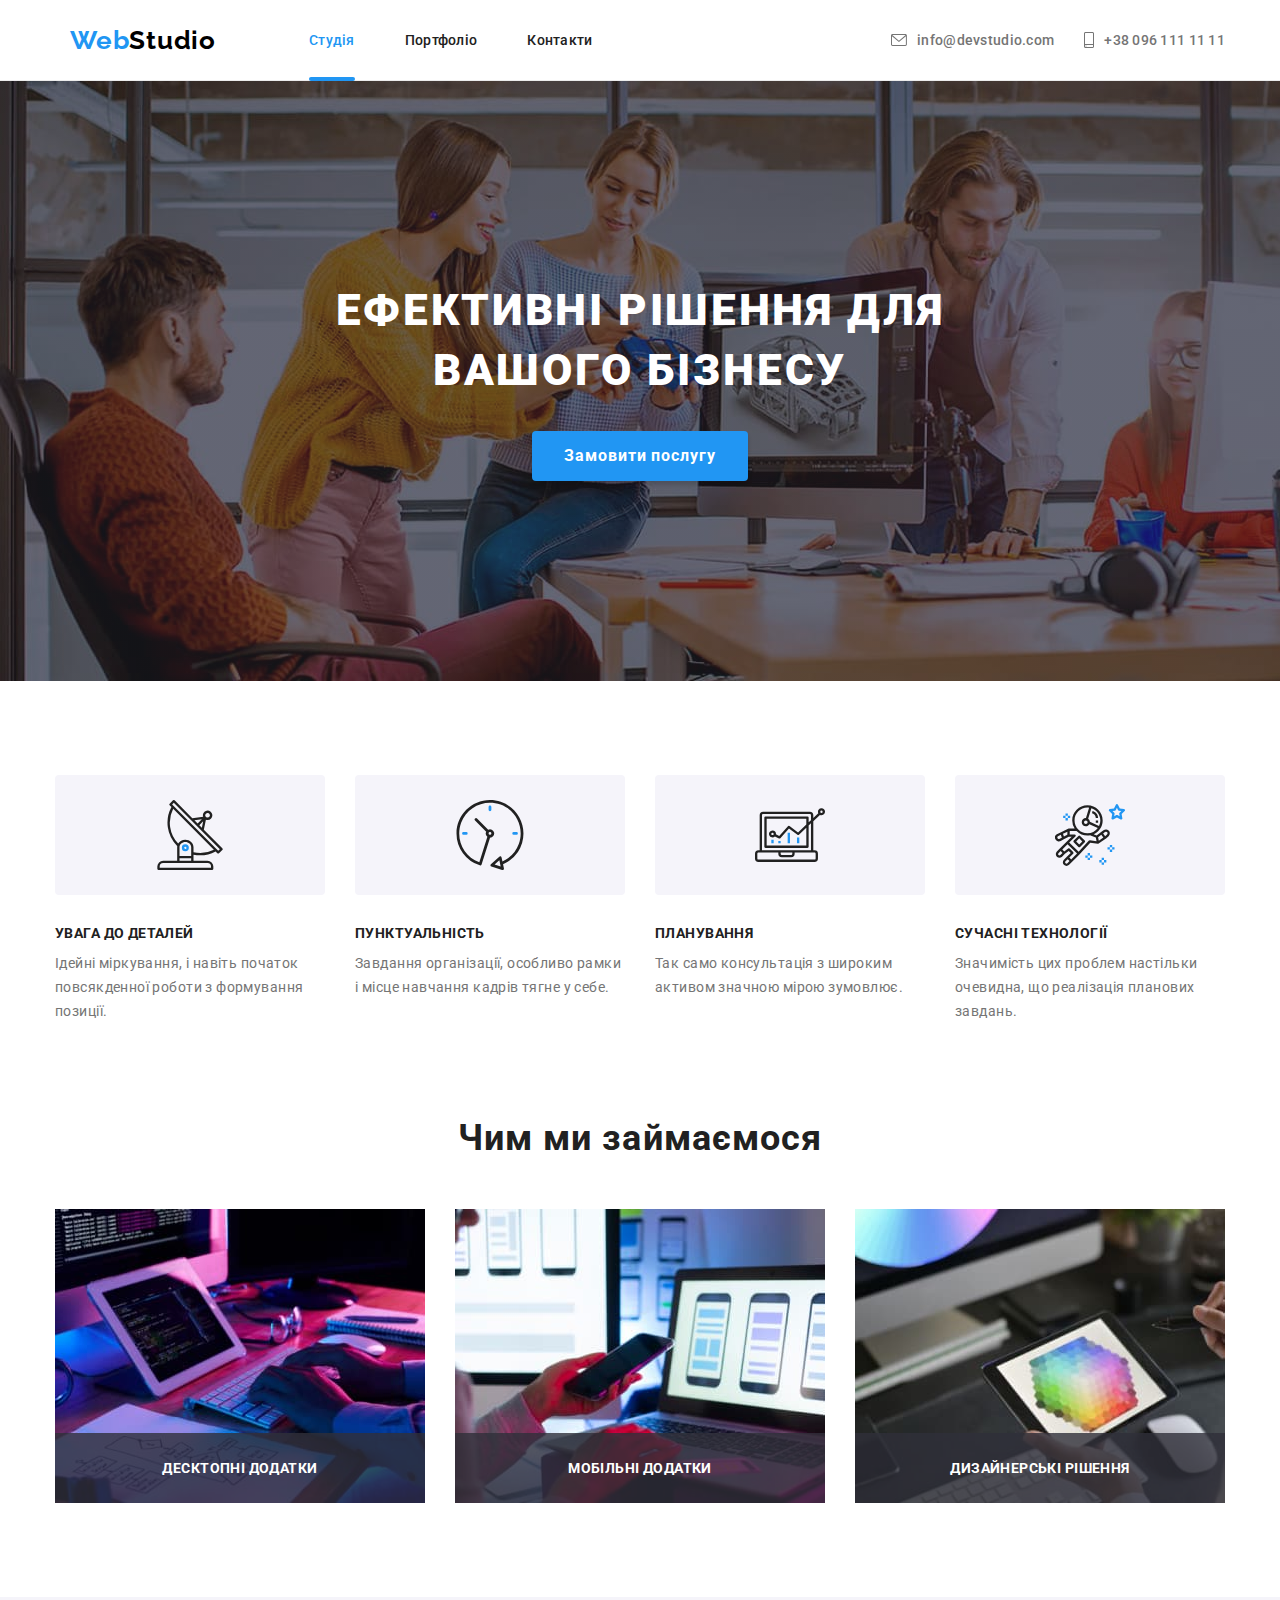
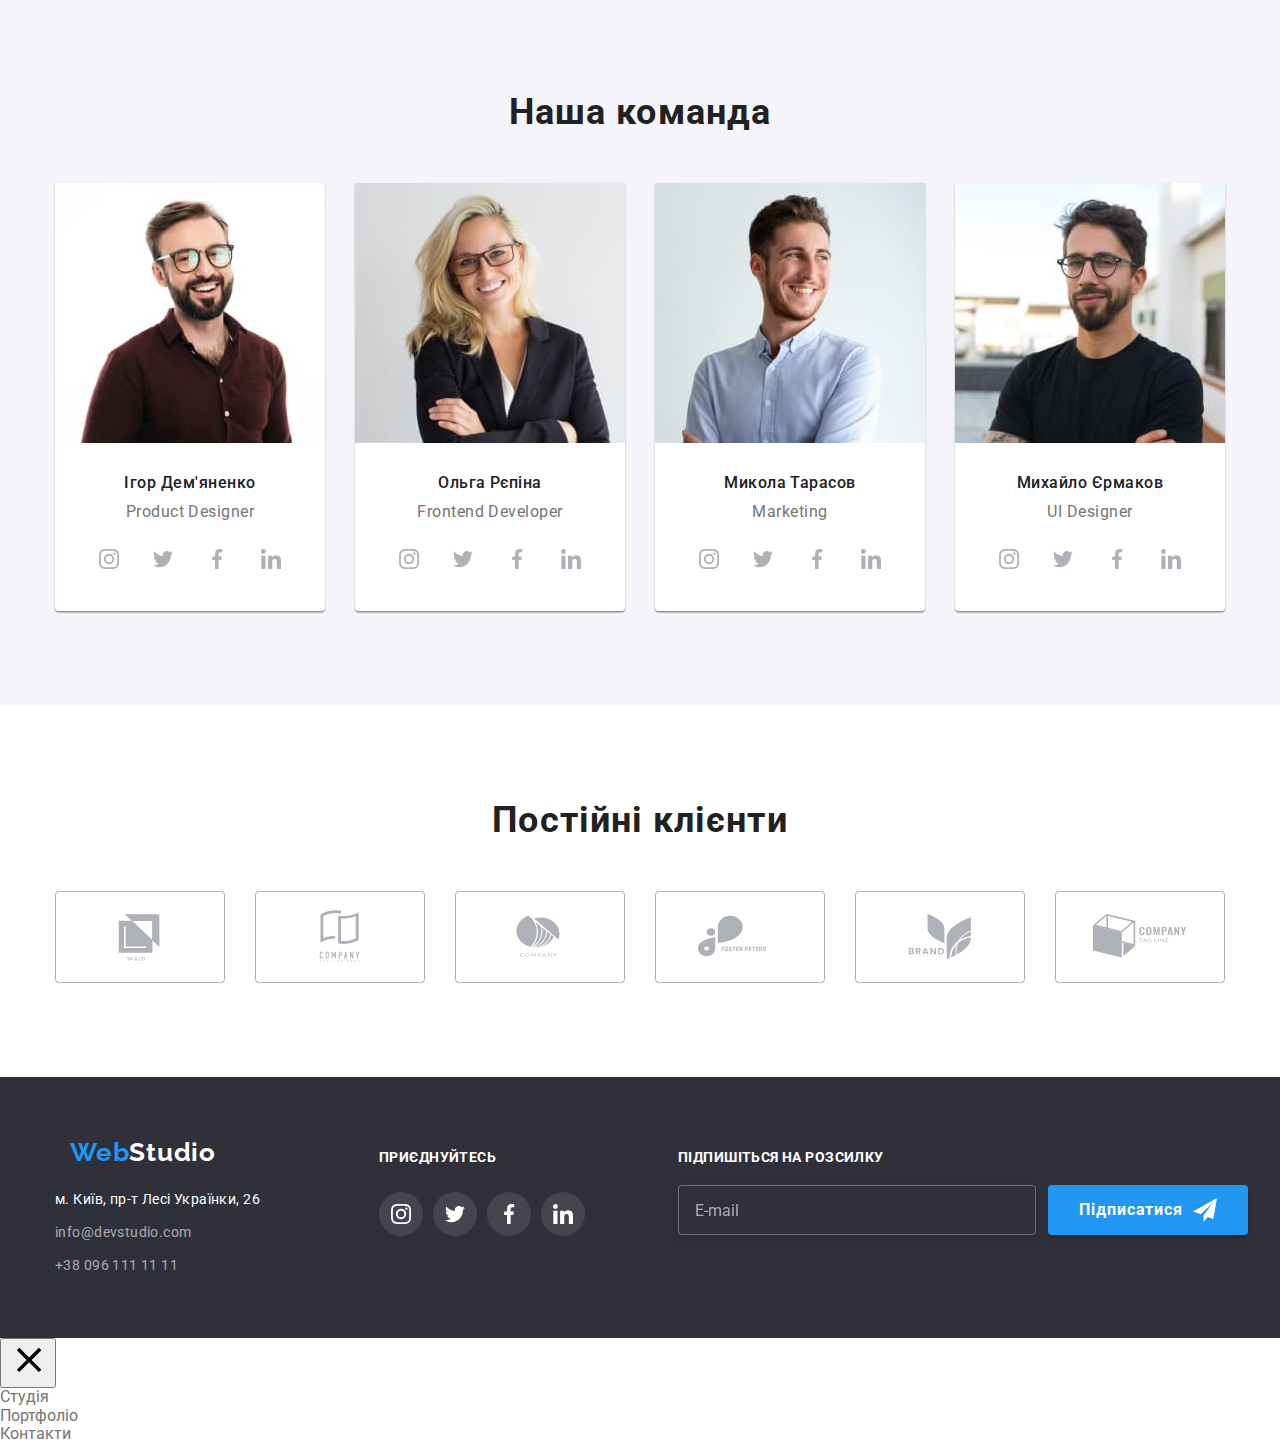
==== index.html @ e2c341a9 "moar images" ====
<!DOCTYPE html>
<html lang="en">
<head>
    <meta charset="UTF-8">
    <meta http-equiv="X-UA-Compatible" content="IE=edge">
    <meta name="viewport" content="width=device-width, initial-scale=1.0">
    <link rel="preconnect" href="https://fonts.googleapis.com">
    <link rel="preconnect" href="https://fonts.gstatic.com" crossorigin>
    <link href="https://fonts.googleapis.com/css2?family=Raleway:wght@700&family=Roboto:wght@400;500;700;900&display=swap" rel="stylesheet">
    <link rel="stylesheet" href="./css/main.min.css">
    <title>WebStudio</title>
</head>
<body>    
    
        <!-- Head -->
        <header class="header">
            <div class="container header__container">
            <!-- Name -->            
                <a class="logo header__logo" href="./index.html">Web<span>Studio</span></a>
                <!-- mobile menu -->
                <button class="menu-toggle js-open-menu btn--header" aria-expanded="false"
                aria-controls="mobile-menu">
                    <svg width="40" height="40">
                        <use xlink:href="./img/icons.svg#icon-menu_40px"></use>
                    </svg>
                </button>          
            <!-- Навігація -->
            <nav>
                <ul class="nav">
                    <li class="nav__item">
                        <a href="./index.html" target="_self" class="nav__link link nav__link--current">Студія</a>
                    </li>
                    <li class="nav__item">
                        <a href="./portfolio.html" target="_self" class="nav__link link">Портфоліо</a>
                    </li>
                    <li class="nav__item">
                        <a href="#" class="nav__link link">Контакти</a>
                    </li>
                </ul>                                                
            </nav>
            <!-- mail_tel --> 
            <ul class="contact-list">                
                <li>                    
                    <a href="mailto:info@devstudio.com" class="contact-list__link link">
                        <svg class="contact-list__icon-envelope" width="16" height="12">
                            <use xlink:href="./img/icons.svg#icon-envelope"></use>
                        </svg>info@devstudio.com</a>
                </li>                
                <li>                    
                    <a href="tel:+380961111111" class="contact-list__link link">
                        <svg class="contact-list__icon-tel" width="10" height="16">
                            <use xlink:href="./img/icons.svg#icon-smartphone"></use>
                        </svg>+38 096 111 11 11</a>
                </li>
            </ul>
        </div>                       
    </header>
        <!-- Main_content -->
    <main>
        <section class="hero hero--container">
            <div class="container">
                <h1 class="hero__title">Ефективні рішення для <br>вашого бізнесу</h1>
                <button type="button" class="btn btn--hero" data-modal-open>Замовити послугу</button>
            </div>
        </section>
        <!-- description -->
        <section class="section">
            <div class="container description">            
                <h2 class="visually-hidden">Особливості</h2>
                <ul class="description__list">
                    <li class="description__item">
                        <div class="description__icon-style">
                            <svg width="70" height="70"><use xlink:href="./img/icons.svg#icon-antenna"></use></svg>
                        </div>                        
                        <h3 class="title-uppercase description__title">УВАГА ДО ДЕТАЛЕЙ</h3>
                        <p class="description__text">Ідейні міркування, і навіть початок повсякденної роботи з формування позиції.</p>
                    </li>
                    <li class="description__item">
                        <div class="description__icon-style">
                            <svg width="70" height="70"><use xlink:href="./img/icons.svg#icon-clock"></use></svg>
                        </div>                        
                        <h3 class="title-uppercase description__title">ПУНКТУАЛЬНІСТЬ</h3>
                        <p class="description__text">Завдання організації, особливо рамки і місце навчання кадрів тягне у себе.</p>
                    </li>
                    <li class="description__item">
                        <div class="description__icon-style">
                            <svg width="70" height="70"><use xlink:href="./img/icons.svg#icon-diagram"></use></svg>
                        </div>                        
                        <h3 class="title-uppercase description__title">ПЛАНУВАННЯ</h3>
                        <p class="description__text">Так само консультація з широким активом значною мірою зумовлює.</p>
                    </li>
                    <li class="description__item">
                        <div class="description__icon-style">
                            <svg width="70" height="70"><use xlink:href="./img/icons.svg#icon-astronaut"></use></svg>
                        </div>                        
                        <h3 class="title-uppercase description__title">СУЧАСНІ ТЕХНОЛОГІЇ</h3>
                        <p class="description__text">Значимість цих проблем настільки очевидна, що реалізація планових завдань.</p>
                    </li>
                </ul>
            </div>                                                                                                                               
        </section>
        <!-- occupation -->
        <section class="occupation">
            <div class="container">
            <h2 class="title-section occupation__title">Чим ми займаємося</h2>
            <ul class="occupation__list">
                <li class="occupation__item">
                    <img src="./img/occupation1.jpg" alt="Десктопні додатки" width="370" height="294">
                    <p class="title-uppercase occupation__text">Десктопні додатки</p>                    
                </li>
                <li class="occupation__item">
                    <img src="./img/occupation2.jpg" alt="Мобільні додатки" width="370" height="294">
                    <p class="title-uppercase occupation__text">Мобільні додатки</p>
                </li>
                <li class="occupation__item">
                    <img src="./img/occupation3.jpg" alt="Дизайнерські рішення" width="370" height="294">
                    <p class="title-uppercase occupation__text">Дизайнерські рішення</p>
                </li>
            </ul>
        </div>                                                  
        </section>
        <!-- Crew -->
        <section class="section team">
            <div class="container">
            <h2 class="title-section team__title">Наша команда</h2>
            <ul class="team__list">
                <li class="team__item">
                    <div class="member">
                        <img class="member__pic" src="./img/igor-desktop.jpg" alt="Ігор Дем'яненко" width="270" height="260">                    
                        <div class="member__description">
                            <h3 class="member__name">Ігор Дем'яненко</h3>
                            <p class="member__job-title">Product Designer</p>
                            <ul class="socials member__social">
                                <li>
                                    <a class="link socials__link member__link" href="#" target="_blank" rel="noopener noreferrer">
                                        <svg width="20" height="20"><use xlink:href="./img/icons.svg#icon-instagram"></use></svg>
                                    </a>
                                </li>
                                <li>
                                    <a class="link socials__link member__link" href="#" target="_blank" rel="noopener noreferrer">
                                        <svg width="20" height="20"><use xlink:href="./img/icons.svg#icon-twitter"></use></svg>
                                    </a>
                                </li>
                                <li>
                                    <a class="link socials__link member__link" href="#" target="_blank" rel="noopener noreferrer">
                                        <svg width="20" height="20"><use xlink:href="./img/icons.svg#icon-facebook"></use></svg>
                                    </a>
                                </li>
                                <li>
                                    <a class="link socials__link member__link" href="#" target="_blank" rel="noopener noreferrer">
                                        <svg width="20" height="20"><use xlink:href="./img/icons.svg#icon-linkedin"></use></svg>
                                    </a>
                                </li>
                            </ul>
                        </div>
                    </div>
                </li>
                    
                <li class="team__item">
                    <div class="member">
                        <img class="member__pic" src="./img/olga-desktop.jpg" alt="Ольга Рєпіна" width="270" height="260">
                        <div class="member__description">
                            <h3 class="member__name">Ольга Рєпіна</h3>
                            <p class="member__job-title">Frontend Developer</p>
                            <ul class="socials member__social">
                                <li>
                                    <a class="link socials__link member__link" href="#" target="_blank" rel="noopener noreferrer">
                                        <svg width="20" height="20">
                                            <use xlink:href="./img/icons.svg#icon-instagram"></use>
                                        </svg>
                                    </a>
                                </li>
                                <li>
                                    <a class="link socials__link member__link" href="#" target="_blank" rel="noopener noreferrer">
                                        <svg width="20" height="20">
                                            <use xlink:href="./img/icons.svg#icon-twitter"></use>
                                        </svg>
                                    </a>
                                </li>
                                <li>
                                    <a class="link socials__link member__link" href="#" target="_blank" rel="noopener noreferrer">
                                        <svg width="20" height="20">
                                            <use xlink:href="./img/icons.svg#icon-facebook"></use>
                                        </svg>
                                    </a>
                                </li>
                                <li>
                                    <a class="link socials__link member__link" href="#" target="_blank" rel="noopener noreferrer">
                                        <svg width="20" height="20">
                                            <use xlink:href="./img/icons.svg#icon-linkedin"></use>
                                        </svg>
                                    </a>
                                </li>
                            </ul>
                        </div>
                    </div>
                </li>
                    
                <li class="team__item">
                    <div class="member">
                        <img class="member__pic" src="./img/mikola-desktop.jpg" alt="Микола Тарасов" width="270" height="260">                    
                        <div class="member__description">
                            <h3 class="member__name">Микола Тарасов</h3>
                            <p class="member__job-title">Marketing</p>
                            <ul class="socials member__social">
                                <li>
                                    <a class="link socials__link member__link" href="#" target="_blank" rel="noopener noreferrer">
                                        <svg width="20" height="20"><use xlink:href="./img/icons.svg#icon-instagram"></use></svg>
                                    </a>
                                </li>
                                <li>
                                    <a class="link socials__link member__link" href="#" target="_blank" rel="noopener noreferrer">
                                        <svg width="20" height="20"><use xlink:href="./img/icons.svg#icon-twitter"></use></svg>
                                    </a>
                                </li>
                                <li>
                                    <a class="link socials__link member__link" href="#" target="_blank" rel="noopener noreferrer">
                                        <svg width="20" height="20"><use xlink:href="./img/icons.svg#icon-facebook"></use></svg>
                                    </a>
                                </li>
                                <li>
                                    <a class="link socials__link member__link" href="#" target="_blank" rel="noopener noreferrer">
                                        <svg width="20" height="20"><use xlink:href="./img/icons.svg#icon-linkedin"></use></svg>
                                    </a>
                                </li>
                            </ul>
                        </div>
                    </div>
                </li>
                <li class="team__item">
                    <div class="member">
                        <img class="member__pic" src="./img/mihailo-desktop.jpg" alt="Михайло Єрмаков" width="270" height="260">
                        <div class="member__description">
                            <h3 class="member__name">Михайло Єрмаков</h3>
                            <p class="member__job-title">UI Designer</p>
                            <ul class="socials member__social">
                                <li>
                                    <a class="link socials__link member__link" href="#" target="_blank" rel="noopener noreferrer">
                                        <svg width="20" height="20">
                                            <use xlink:href="./img/icons.svg#icon-instagram"></use>
                                        </svg>
                                    </a>
                                </li>
                                <li>
                                    <a class="link socials__link member__link" href="#" target="_blank" rel="noopener noreferrer">
                                        <svg width="20" height="20">
                                            <use xlink:href="./img/icons.svg#icon-twitter"></use>
                                        </svg>
                                    </a>
                                </li>
                                <li>
                                    <a class="link socials__link member__link" href="#" target="_blank" rel="noopener noreferrer">
                                        <svg width="20" height="20">
                                            <use xlink:href="./img/icons.svg#icon-facebook"></use>
                                        </svg>
                                    </a>
                                </li>
                                <li>
                                    <a class="link socials__link member__link" href="#" target="_blank" rel="noopener noreferrer">
                                        <svg width="20" height="20">
                                            <use xlink:href="./img/icons.svg#icon-linkedin"></use>
                                        </svg>
                                    </a>
                                </li>
                            </ul>
                        </div>
                    </div>
                </li>
                    
            </ul>
        </div>                                   
        </section>
        <!-- regular customers -->
        <section class="section">
            <div class="container">
                <h2 class="title-section">Постійні клієнти</h2>
                <ul class="customers">
                    <li>
                        <a class="link customers__link" href="#" target="_blank" rel="noopener noreferrer">
                            <svg width="106" height="60"><use xlink:href="./img/icons.svg#icon-Logo-one"></use></svg>
                        </a>
                    </li>
                    <li>
                        <a class="link customers__link" href="#" target="_blank" rel="noopener noreferrer">
                            <svg width="106" height="60"><use xlink:href="./img/icons.svg#icon-Logo-two"></use></svg>
                        </a>
                    </li>
                    <li>
                        <a class="link customers__link" href="#" target="_blank" rel="noopener noreferrer">
                            <svg width="106" height="60"><use xlink:href="./img/icons.svg#icon-Logo-three"></use></svg>
                        </a>
                    </li>
                    <li>
                        <a class="link customers__link" href="#" target="_blank" rel="noopener noreferrer">
                            <svg width="106" height="60"><use xlink:href="./img/icons.svg#icon-Logo-four"></use></svg>
                        </a>
                    </li>
                    <li>
                        <a class="link customers__link" href="#" target="_blank" rel="noopener noreferrer">
                            <svg width="106" height="60"><use xlink:href="./img/icons.svg#icon-Logo-five"></use></svg>
                        </a>
                    </li>
                    <li>
                        <a class="link customers__link" href="#" target="_blank" rel="noopener noreferrer">
                            <svg width="106" height="60"><use xlink:href="./img/icons.svg#icon-Logo-six"></use></svg>
                        </a>
                    </li>
                </ul>
            </div>
        </section>
    </main>
        <!-- Contacts -->
        <footer class="footer">
            <div class="container footer__container">
                <div class="footer__header">
                    <a class="logo footer__logo" href="./index.html">Web<span>Studio</span></a>
                    <address>
                        <ul class="footer__address">
                            <li class="footer__item">
                                <a href="https://www.google.com.ua/maps/place/%D0%B1%D1%83%D0%BB.+%D0%9B%D0%B5%D1%81%D0%B8+%D0%A3%D0%BA%D1%80%D0%B0%D0%B8%D0%BD%D0%BA%D0%B8,+26,+%D0%9A%D0%B8%D0%B5%D0%B2,+02000/@50.4265807,30.5361918,17z/data=!3m1!4b1!4m5!3m4!1s0x40d4cf0e033ecbe9:0x57a4dffefec77da0!8m2!3d50.4265807!4d30.5383858?hl=ru" 
                                target="_blank" rel="noopener noreferrer" class="footer__link footer__link--place">м. Київ, пр-т Лесі Українки, 26</a>
                            </li>
                            <li class="footer__item">
                                <a href="mailto:info@devstudio.com" class="footer__link footer__link--contacts">info@devstudio.com</a>
                            </li>
                            <li class="footer__item">
                                <a href="tel:+380961111111" class="footer__link footer__link--contacts">+38 096 111 11 11</a>
                            </li>
                        </ul>             
                    </address>
                </div>
            <!-- Socials -->
                <div class="footer__socials">
                    <h3 class="title-uppercase footer__title">приєднуйтесь</h3>
                    <ul class="socials">
                        <li>
                            <a class="link socials__link socials__link--footer" href="#" target="_blank" rel="noopener noreferrer">
                                <svg width="20" height="20"><use xlink:href="./img/icons.svg#icon-instagram"></use></svg>
                            </a>
                        </li>
                        <li>
                            <a class="link socials__link socials__link--footer" href="#" target="_blank" rel="noopener noreferrer">
                                <svg width="20" height="20"><use xlink:href="./img/icons.svg#icon-twitter"></use></svg>
                            </a>
                        </li>
                        <li>
                            <a class="link socials__link socials__link--footer" href="#" target="_blank" rel="noopener noreferrer">
                                <svg width="20" height="20"><use xlink:href="./img/icons.svg#icon-facebook"></use></svg>
                            </a>
                        </li>
                        <li>
                            <a class="link socials__link socials__link--footer" href="#" target="_blank" rel="noopener noreferrer">
                                <svg width="20" height="20"><use xlink:href="./img/icons.svg#icon-linkedin"></use></svg>
                            </a>
                        </li>
                    </ul>
                </div>
            <!-- subscribe form -->
                <div class="footer__subs-form">
                    <h3 class="title-uppercase footer__title">Підпишіться на розсилку</h3>
                    <form action="#" class="subs-form">
                        <label class="subs-form__label" for="subscribe-form">
                            <input class="subs-form__input" type="email" name="subscribe-form" placeholder="E-mail" id="subscribe-form">
                        </label>
                        <button type="submit" class="btn btn--subs-form">
                            Підписатися
                            <svg width="24" height="24">
                                <use xlink:href="./img/icons.svg#icon-telegram-send"></use>
                            </svg>
                        </button>
                    </form>
                </div>
            </div>
        </footer>
        
        <!-- pop-up menu -->
        <div class="menu-container js-menu-container" id="mobile-menu">
            <button class="menu-toggle js-close-menu">
                <svg class="popup-menu__icon" width="40" height="40">
                    <use xlink:href="./img/icons.svg#icon-close-black"></use>
                </svg>
            </button>
            <!-- <div class="popup-menu__wrap"> -->
                <ul class="mobile-menu">
                    <li>Студія</li>
                    <li>Портфоліо</li>
                    <li>Контакти</li>
                </ul>
                <!-- <ul class="popup-menu__contact">
                    <li>+38 096 111 11 11</li>
                    <li>info@devstudio.com</li>
                </ul>
                <ul class="popup-menu__socials">
                    <li>Instagram</li>
                    <li>Twitter</li>
                    <li>Facebook</li>
                    <li>LinkedIn</li>
                </ul> -->
                <!-- <button class="btn popup-menu__btn .js-close-menu" type="button">
                    <svg class="popup__icon" width="40" height="40">
                        <use xlink:href="./img/icons.svg#icon-close-black"></use>
                    </svg>
                </button> -->
            <!-- </div> -->
            
        </div>

        <!-- pop-up window -->
        <div class="backdrop is-hidden" data-modal>
            <div class="modal">
                <!-- form -->
                <form action="#" class="modal-form">
                        <h3 class="modal-form__header">Залиште свої дані, ми вам передзвонимо</h3>
                    <label class="modal-form__label" for="name-form">
                        Ім'я
                        <input class="modal-form__input" type="text" name="name-form" autofocus>
                        <svg class="modal-form__icon" width="18" height="18">
                            <use xlink:href="./img/icons.svg#icon-person-black"></use>
                        </svg>
                    </label>
                    <label class="modal-form__label" for="tel-form">
                        Телефон
                        <input class="modal-form__input" type="tel" name="tel-form">
                        <svg class="modal-form__icon" width="18" height="18">
                            <use xlink:href="./img/icons.svg#icon-phone-black"></use>
                        </svg>
                    </label>
                    <label class="modal-form__label" for="email-form">
                        Пошта
                        <input class="modal-form__input" type="email" name="email-form">
                        <svg class="modal-form__icon" width="18" height="18">
                            <use xlink:href="./img/icons.svg#icon-email-black"></use>
                        </svg>
                    </label>
                    <label class="modal-form__label" for="textarea">
                        Коментар
                        <!-- <div class="form-textarea-div"> -->
                            <textarea class="modal-form__textarea" name="textarea" placeholder="Введіть текст"></textarea>
                        <!-- </div> -->
                    </label>
                    <div class="modal-form__checkbox">
                        <input class="visually-hidden" type="checkbox" name="form-checkbox" id="form-checkbox">
                        <label for="form-checkbox" class="modal-form__checkbox-label">Погоджуюся з розсилкою та приймаю <a href="#" class="modal-form__checkbox-link" target="_blank" rel="noopener noreferrer">Умови договору</a></label>
                    </div>
                    <button class="btn btn--modal-form" type="submit">Відправити</button>
                </form>
                <button type="button" class="btn modal__btn" data-modal-close>
                    <svg class="modal__icon" width="30" height="30"><use xlink:href="./img/icons.svg#icon-close-black"></use></svg>
                </button>                
            </div>
        </div>
    <script src="./js/mobile-menu.js"></script>
    <script src="./js/modal.js"></script>
</body>
</html>
---- css/main.min.css ----
/*! modern-normalize v1.1.0 | MIT License | https://github.com/sindresorhus/modern-normalize */*,::before,::after{-webkit-box-sizing:border-box;box-sizing:border-box}html{line-height:1.15;-webkit-text-size-adjust:100%;-moz-tab-size:4;-o-tab-size:4;tab-size:4}body{margin:0;font-family:system-ui,-apple-system,"Segoe UI",Roboto,Helvetica,Arial,sans-serif,"Apple Color Emoji","Segoe UI Emoji"}hr{height:0;color:inherit}abbr[title]{-webkit-text-decoration:underline dotted;text-decoration:underline dotted}b,strong{font-weight:bolder}code,kbd,samp,pre{font-family:ui-monospace,SFMono-Regular,Consolas,"Liberation Mono",Menlo,monospace;font-size:1em}small{font-size:80%}sub,sup{font-size:75%;line-height:0;position:relative;vertical-align:baseline}sub{bottom:-0.25em}sup{top:-0.5em}table{text-indent:0;border-color:inherit}button,input,optgroup,select,textarea{font-family:inherit;font-size:100%;line-height:1.15;margin:0}button,select{text-transform:none}button,[type=button],[type=reset],[type=submit]{-webkit-appearance:button;-moz-appearance:button;appearance:button}::-moz-focus-inner{border-style:none;padding:0}:-moz-focusring{outline:1px dotted ButtonText}:-moz-ui-invalid{box-shadow:none}legend{padding:0}progress{vertical-align:baseline}::-webkit-inner-spin-button,::-webkit-outer-spin-button{height:auto}[type=search]{-webkit-appearance:textfield;-moz-appearance:textfield;appearance:textfield;outline-offset:-2px}::-webkit-search-decoration{-webkit-appearance:none;appearance:none}::-webkit-file-upload-button{-webkit-appearance:button;appearance:button;font:inherit}summary{display:list-item}:root{--bgnd-gray: #2F303A;--bgnd-gray-main: rgba(47, 48, 58, 0.4);--bgnd-light-blue: rgba(33, 150, 243, 0.9);--bgnd-light-gray: #F5F4FA;--black-color: #000;--dark-gray: #212121;--dark-shadow: rgba(0, 0, 0, 0.15);--light-blue: #2196F3;--light-blue-bord: rgba(33, 150, 243, 1);--light-blue-select: #188CE8;--light-gray: #757575;--light-gray-bord: rgba(255, 255, 255, 0.3);--selection-color: #2196F3;--shadow-bord: rgba(33, 33, 33, 0.2);--white-color: #FFF;--white-bord: #ECECEC;--white-bord-menu: #EEEEEE;--logo-black: #000;--logo-light-blue: #2196F3;--logo-white: #FFF;--icon-dark: rgba(255, 255, 255, 0.1);--icon-gray: #AFB1B8;--icon-white: #fff;--time: 250ms;--time-effect: cubic-bezier(0.4, 0, 0.2, 1);--font-roboto: "Roboto", sans-serif;--font-raleway: "Raleway", sans-serif}body{font-family:var(--font-roboto);color:var(--light-gray)}h1,h2,h3,p{margin-top:0;margin-bottom:0}ul{margin-top:0;margin-bottom:0;padding-left:0;list-style:none}img{display:block;max-width:100%;height:auto}input{display:block;outline:none}.btn{display:-webkit-box;display:-ms-flexbox;display:flex;-webkit-box-align:center;-ms-flex-align:center;align-items:center;text-align:center;cursor:pointer}.container{max-width:767px;margin:0 auto;padding:0 15px}@media screen and (min-width: 768px){.container{max-width:1199px}}@media screen and (min-width: 1200px){.container{min-width:1200px}}.link{text-decoration:none}.section{padding-top:60px;padding-bottom:60px}@media screen and (min-width: 1200px){.section{padding-top:94px;padding-bottom:94px}}.title-section{font-weight:700;font-size:36px;line-height:1.1667;text-align:center;letter-spacing:.03em;color:var(--dark-gray)}.title-uppercase{font-weight:700;font-size:14px;line-height:1.1429;letter-spacing:.03em;text-transform:uppercase}.visually-hidden{position:absolute;width:1px;height:1px;margin:-1px;border:0;padding:0;white-space:nowrap;-webkit-clip-path:inset(100%);clip-path:inset(100%);clip:rect(0 0 0 0);overflow:hidden}#subscribe-form{color:var(--light-gray)}.header{border-bottom:1px solid var(--white-bord);background-color:var(--white-color)}@media screen and (max-width: 767px){.header{position:relative}}.header__container{display:-webkit-box;display:-ms-flexbox;display:flex;-webkit-box-align:center;-ms-flex-align:center;align-items:center}.header__logo{margin-right:auto}@media screen and (min-width: 768px){.header__logo{margin-right:87px}}@media screen and (min-width: 1200px){.header__logo{margin-right:93px}}.header__logo span{color:var(--logo-black)}.logo{font-family:var(--font-raleway);font-weight:700;font-size:24px;line-height:1.1667;letter-spacing:.03em;padding-top:16px;padding-bottom:16px;padding-left:15px;color:var(--logo-light-blue);text-decoration:none}@media screen and (min-width: 768px){.logo{font-weight:700;font-size:24px;line-height:1.1667;padding-left:15px}}@media screen and (min-width: 1200px){.logo{font-weight:700;font-size:26px;line-height:1.1923}}.nav{display:none}@media screen and (min-width: 768px){.nav{display:-webkit-box;display:-ms-flexbox;display:flex;-webkit-box-align:center;-ms-flex-align:center;align-items:center}}.nav__item:not(:last-child){margin-right:50px}.nav__item{position:relative}.nav__link{position:relative;display:block;font-weight:500;font-size:14px;line-height:1.1429;letter-spacing:.02em;color:var(--dark-gray);padding-top:32px;padding-bottom:32px;-webkit-transition:color var(--time) var(--time-effect);transition:color var(--time) var(--time-effect)}.nav__link:hover,.nav__link:focus{color:var(--selection-color)}.nav__link:hover::after,.nav__link:focus::after{-webkit-transform:scaleX(1);transform:scaleX(1)}.nav__link--current{color:var(--selection-color)}.nav__link--current::after{position:absolute;content:"";display:block;bottom:-1px;width:100%;height:4px;border-radius:2px;background:var(--selection-color);-webkit-transition:-webkit-transform var(--time) var(--time-effect);transition:-webkit-transform var(--time) var(--time-effect);transition:transform var(--time) var(--time-effect);transition:transform var(--time) var(--time-effect), -webkit-transform var(--time) var(--time-effect)}.contact-list{display:none}@media screen and (min-width: 768px)and (max-width: 1199px){.contact-list{display:-webkit-box;display:-ms-flexbox;display:flex;-webkit-box-orient:vertical;-webkit-box-direction:normal;-ms-flex-direction:column;flex-direction:column;gap:10px;position:absolute;top:21px;right:15px}}@media screen and (min-width: 1200px){.contact-list{display:-webkit-box;display:-ms-flexbox;display:flex;margin-left:auto;gap:30px}}.contact-list__link{font-weight:500;font-size:12px;line-height:1.1667;letter-spacing:.02em;color:var(--light-gray);margin-left:auto;display:-webkit-box;display:-ms-flexbox;display:flex;-webkit-box-align:center;-ms-flex-align:center;align-items:center;fill:currentColor;-webkit-transition:color var(--time) var(--time-effect);transition:color var(--time) var(--time-effect)}@media screen and (min-width: 1200px){.contact-list__link{font-weight:500;font-size:14px;line-height:1.1429}}.contact-list__link:hover,.contact-list__link:focus{color:var(--selection-color);fill:currentColor}.contact-list__icon-envelope{margin-right:8px;width:14px;height:10px}@media screen and (min-width: 1200px){.contact-list__icon-envelope{margin-right:10px;width:16px;height:12px}}.contact-list__icon-tel{margin-right:8px;width:10px;height:14px}@media screen and (min-width: 1200px){.contact-list__icon-tel{margin-right:10px;width:10px;height:16px}}.hero{display:-webkit-box;display:-ms-flexbox;display:flex;-webkit-box-pack:center;-ms-flex-pack:center;justify-content:center;background-color:var(--bgnd-gray);margin:0 auto}@media screen and (min-width: 1200px){.hero{max-width:1600px}}.hero--container{padding-top:118px;padding-bottom:118px;height:400px;background-image:-webkit-gradient(linear, left top, right top, from(var(--bgnd-gray-main)), to(var(--bgnd-gray-main))),url(../img/head-mobile.jpg);background-image:linear-gradient(to right, var(--bgnd-gray-main), var(--bgnd-gray-main)),url(../img/head-mobile.jpg);background-repeat:no-repeat;background-size:cover;text-align:center}@media screen and (min-width: 768px){.hero--container{background-image:-webkit-gradient(linear, left top, right top, from(var(--bgnd-gray-main)), to(var(--bgnd-gray-main))),url(../img/head-tablet.jpg);background-image:linear-gradient(to right, var(--bgnd-gray-main), var(--bgnd-gray-main)),url(../img/head-tablet.jpg)}}@media screen and (min-width: 1200px){.hero--container{padding-top:200px;padding-bottom:200px;background-image:-webkit-gradient(linear, left top, right top, from(var(--bgnd-gray-main)), to(var(--bgnd-gray-main))),url(../img/head-desktop.jpg);background-image:linear-gradient(to right, var(--bgnd-gray-main), var(--bgnd-gray-main)),url(../img/head-desktop.jpg);max-width:1600px;height:600px}}.hero__title{font-weight:900;font-size:26px;line-height:1.6154;max-width:360px;text-align:center;letter-spacing:.06em;text-transform:uppercase;color:var(--white-color);margin-bottom:30px;margin-left:auto;margin-right:auto}@media screen and (min-width: 1200px){.hero__title{font-weight:900;font-size:44px;line-height:1.36;max-width:696px}}.btn--header{-webkit-box-pack:center;-ms-flex-pack:center;justify-content:center;position:absolute;top:10px;right:15px;background-color:rgba(0,0,0,0);fill:var(--black-color);border:1px solid rgba(0,0,0,0)}@media screen and (min-width: 768px){.btn--header{display:none}}.btn--hero{font-family:var(--font-roboto);font-weight:700;font-size:16px;line-height:1.875;display:-webkit-box;display:-ms-flexbox;display:flex;-webkit-box-pack:center;-ms-flex-pack:center;justify-content:center;-webkit-box-align:center;-ms-flex-align:center;align-items:center;text-align:center;letter-spacing:.06em;-webkit-box-shadow:0px 4px 4px var(--dark-shadow);box-shadow:0px 4px 4px var(--dark-shadow);border-radius:4px;color:var(--white-color);background-color:var(--light-blue);padding:10px 24px;min-width:200px;height:50px;margin:0 auto;border:none}@media screen and (min-width: 1200px){.btn--hero{font-weight:700;font-size:16px;line-height:1.875;padding:10px 32px;min-width:216px}}.btn--modal-form{-webkit-box-pack:center;-ms-flex-pack:center;justify-content:center;margin-bottom:0;margin-left:124px;width:200px;height:50px;font-weight:700;font-size:16px;line-height:1.875;letter-spacing:.06em;color:var(--white-color);background:var(--light-blue);-webkit-box-shadow:0px 4px 4px var(--dark-shadow);box-shadow:0px 4px 4px var(--dark-shadow);border-radius:4px;padding:10px 52px;border:none;-webkit-transition:background-color var(--time) var(--time-effect),color var(--time) var(--time-effect);transition:background-color var(--time) var(--time-effect),color var(--time) var(--time-effect)}.btn--modal-form:hover,.btn--modal-form:focus{background-color:var(--light-blue-select);color:var(--white-color);-webkit-box-shadow:0px 4px 4px var(--dark-shadow);box-shadow:0px 4px 4px var(--dark-shadow);border-radius:4px}.btn--subs-form{-webkit-box-pack:center;-ms-flex-pack:center;justify-content:center;gap:10px;width:200px;height:50px;font-weight:700;font-size:16px;line-height:1.875;letter-spacing:.06em;color:var(--white-color);fill:var(--white-color);background-color:var(--light-blue);-webkit-box-shadow:0px 4px 4px var(--dark-shadow);box-shadow:0px 4px 4px var(--dark-shadow);border-radius:4px;border:none}.btn--link-filter{font-family:var(--font-roboto);font-weight:500;font-size:16px;line-height:1.625;letter-spacing:.03em;border-radius:4px;color:var(--dark-gray);padding:6px 22px;background:var(--bgnd-light-gray);border-radius:4px;border:none;-webkit-transition:color var(--time) var(--time-effect),background-color var(--time) var(--time-effect);transition:color var(--time) var(--time-effect),background-color var(--time) var(--time-effect)}.btn--link-filter:hover,.btn--link-filter:focus{background-color:var(--selection-color);color:var(--white-color);-webkit-box-shadow:0px 3px 1px rgba(0,0,0,.1),0px 1px 2px rgba(0,0,0,.08),0px 2px 2px rgba(0,0,0,.12);box-shadow:0px 3px 1px rgba(0,0,0,.1),0px 1px 2px rgba(0,0,0,.08),0px 2px 2px rgba(0,0,0,.12);border-radius:4px}.description{background-color:var(--white-color)}.description__list{display:-webkit-box;display:-ms-flexbox;display:flex}@media screen and (max-width: 767px){.description__list{-webkit-box-orient:vertical;-webkit-box-direction:normal;-ms-flex-direction:column;flex-direction:column;-webkit-box-align:center;-ms-flex-align:center;align-items:center}}@media screen and (min-width: 768px)and (max-width: 1199px){.description__list{gap:30px;-ms-flex-wrap:wrap;flex-wrap:wrap;-webkit-box-align:center;-ms-flex-align:center;align-items:center;-webkit-box-pack:center;-ms-flex-pack:center;justify-content:center}}@media screen and (min-width: 1200px){.description__list{-webkit-box-orient:horizontal;-webkit-box-direction:normal;-ms-flex-direction:row;flex-direction:row}}.description__item{max-width:450px}@media screen and (max-width: 767px){.description__item{-webkit-box-pack:center;-ms-flex-pack:center;justify-content:center}.description__item:not(:first-child){margin-top:30px}}@media screen and (min-width: 768px)and (max-width: 1199px){.description__item{width:354px}}@media screen and (min-width: 1200px){.description__item{width:270px}.description__item:not(:last-child){margin-right:30px}}.description__icon-style{display:-webkit-box;display:-ms-flexbox;display:flex;-webkit-box-align:center;-ms-flex-align:center;align-items:center;-webkit-box-pack:center;-ms-flex-pack:center;justify-content:center;width:450px;height:120px;margin-bottom:30px;background:var(--bgnd-light-gray);border-radius:4px;fill:var(--dark-gray)}@media screen and (min-width: 768px){.description__icon-style{width:354px;height:120px}}@media screen and (min-width: 1200px){.description__icon-style{width:270px;height:120px}}.description__title{color:var(--dark-gray);margin-bottom:10px}@media screen and (max-width: 767px){.description__title{text-align:center}}.description__text{font-size:14px;line-height:1.7143;letter-spacing:.03em}.occupation{display:none}@media screen and (min-width: 1200px){.occupation{display:-webkit-box;display:-ms-flexbox;display:flex;padding-bottom:94px}}.occupation__title{margin-bottom:50px;display:-webkit-box;display:-ms-flexbox;display:flex;text-align:center;-webkit-box-pack:center;-ms-flex-pack:center;justify-content:center}.occupation__list{display:-webkit-box;display:-ms-flexbox;display:flex;text-align:center;width:1170px;margin-right:-30px}.occupation__item{margin-right:30px;position:relative}.occupation__item:last-child{margin-right:0}.occupation__text{text-align:center;width:100%;height:70px;position:absolute;padding-top:27px;padding-bottom:27px;bottom:0;color:var(--white-color);background-color:rgba(47,48,58,.8)}.team{background-color:var(--bgnd-light-gray)}.team__title{margin-bottom:50px}.team__list{display:-webkit-box;display:-ms-flexbox;display:flex}.team__item{width:1170px;background:var(--white-color);-webkit-box-shadow:0px 1px 3px rgba(0,0,0,.12),0px 1px 1px rgba(0,0,0,.14),0px 2px 1px rgba(0,0,0,.2);box-shadow:0px 1px 3px rgba(0,0,0,.12),0px 1px 1px rgba(0,0,0,.14),0px 2px 1px rgba(0,0,0,.2);border-radius:0px 0px 4px 4px}.team__item:not(:last-child){margin-right:30px}.member{display:block}.member__pic{padding-top:0}.member__description{padding-top:30px;padding-bottom:30px}.member__social{margin-top:16px}.member__name{font-weight:500;font-size:16px;line-height:1.1875;text-align:center;letter-spacing:.03em;color:var(--dark-gray);margin-bottom:10px}.member__job-title{font-size:16px;line-height:1.1875;text-align:center;letter-spacing:.03em}.member__link{background-color:var(--white-color);fill:var(--icon-gray);-webkit-transition:fill var(--time) var(--time-effect),background-color var(--time) var(--time-effect);transition:fill var(--time) var(--time-effect),background-color var(--time) var(--time-effect)}.socials{display:-webkit-box;display:-ms-flexbox;display:flex;-webkit-box-align:center;-ms-flex-align:center;align-items:center;-webkit-box-pack:center;-ms-flex-pack:center;justify-content:center;gap:10px}.socials__link{display:-webkit-box;display:-ms-flexbox;display:flex;-webkit-box-align:center;-ms-flex-align:center;align-items:center;-webkit-box-pack:center;-ms-flex-pack:center;justify-content:center;width:44px;height:44px;border-radius:50%}.socials__link:hover,.socials__link:focus{fill:var(--icon-white);background-color:var(--selection-color)}.socials__link--footer{background-color:var(--icon-dark);fill:var(--icon-white);-webkit-transition:background-color var(--time) var(--time-effect);transition:background-color var(--time) var(--time-effect)}.customers{display:-webkit-box;display:-ms-flexbox;display:flex;-webkit-box-align:center;-ms-flex-align:center;align-items:center;-webkit-box-pack:center;-ms-flex-pack:center;justify-content:center;gap:30px;margin-top:50px}.customers__link{display:-webkit-box;display:-ms-flexbox;display:flex;-webkit-box-align:center;-ms-flex-align:center;align-items:center;-webkit-box-pack:center;-ms-flex-pack:center;justify-content:center;width:170px;height:92px;border:1px solid var(--icon-gray);border-radius:4px;fill:var(--icon-gray);-webkit-transition:fill var(--time) var(--time-effect),border var(--time) var(--time-effect);transition:fill var(--time) var(--time-effect),border var(--time) var(--time-effect)}.customers__link:hover,.customers__link:focus{border:1px solid var(--selection-color);fill:var(--selection-color)}.footer{background-color:var(--bgnd-gray)}.footer__container{display:-webkit-box;display:-ms-flexbox;display:flex;-webkit-box-pack:start;-ms-flex-pack:start;justify-content:flex-start;gap:70px}.footer__header{display:block;padding-top:60px;padding-bottom:60px}.footer__logo{margin-right:93px}.footer__logo span{color:var(--logo-white)}.footer__address{margin-top:20px}.footer__item:not(:last-child){margin-bottom:9px}.footer__link{font-style:normal;font-size:14px;line-height:1.71;letter-spacing:.03em;text-decoration:none}.footer__link--place{color:var(--white-color)}.footer__link--contacts{color:rgba(255,255,255,.6)}.footer__link:hover,.footer__link:focus{color:var(--selection-color)}.footer__socials{display:-webkit-box;display:-ms-flexbox;display:flex;width:206px;-ms-flex-wrap:wrap;flex-wrap:wrap;padding-top:72px;padding-bottom:100px}.footer__title{color:var(--white-color);margin-bottom:20px}.footer__subs-form{display:-webkit-box;display:-ms-flexbox;display:flex;-ms-flex-wrap:wrap;flex-wrap:wrap;width:570px;height:86px;margin-left:23px;padding-top:72px;padding-bottom:94px}.subs-form{display:-webkit-box;display:-ms-flexbox;display:flex;-webkit-box-pack:start;-ms-flex-pack:start;justify-content:flex-start;-ms-flex-wrap:nowrap;flex-wrap:nowrap;-webkit-box-align:center;-ms-flex-align:center;align-items:center;gap:12px}.subs-form__label{display:-webkit-box;display:-ms-flexbox;display:flex;font-size:16px;line-height:1.25;-webkit-box-align:center;-ms-flex-align:center;align-items:center;letter-spacing:.03em}.subs-form__input{width:358px;height:50px;border:1px solid var(--light-gray-bord);-webkit-filter:drop-shadow(0px 4px 4px var(--dark-shadow));filter:drop-shadow(0px 4px 4px var(--dark-shadow));border-radius:4px;background-color:var(--bgnd-gray);padding:15px 16px;resize:none}.subs-form__input::-webkit-input-placeholder{color:rgba(255,255,255,.6)}.subs-form__input::-moz-placeholder{color:rgba(255,255,255,.6)}.subs-form__input:-ms-input-placeholder{color:rgba(255,255,255,.6)}.subs-form__input::-ms-input-placeholder{color:rgba(255,255,255,.6)}.subs-form__input::placeholder{color:rgba(255,255,255,.6)}.backdrop{position:fixed;top:0;left:0;width:100%;height:100%;background-color:rgba(0,0,0,.2);-webkit-transition:opacity var(--time) var(--time-effect),visibility var(--time) var(--time-effect);transition:opacity var(--time) var(--time-effect),visibility var(--time) var(--time-effect)}.is-hidden{opacity:0;visibility:hidden;pointer-events:none}.modal{position:absolute;left:50%;top:50%;width:528px;height:581px;-webkit-transform:translate(-50%, -50%);transform:translate(-50%, -50%);background-color:var(--white-color);-webkit-box-shadow:0px 1px 3px rgba(0,0,0,.12),0px 1px 1px rgba(0,0,0,.14),0px 2px 1px rgba(0,0,0,.2);box-shadow:0px 1px 3px rgba(0,0,0,.12),0px 1px 1px rgba(0,0,0,.14),0px 2px 1px rgba(0,0,0,.2);border-radius:4px}.modal__btn{-webkit-box-pack:center;-ms-flex-pack:center;justify-content:center;position:absolute;top:8px;right:8px;width:30px;height:30px;border-radius:50%;border:1px solid rgba(0,0,0,.1);background-color:rgba(0,0,0,0);padding:0;fill:var(--black-color);-webkit-transition:fill var(--time) var(--time-effect);transition:fill var(--time) var(--time-effect)}.modal__btn:hover,.modal__btn:focus{fill:var(--selection-color)}.modal__icon{width:18px;height:18px}.modal-form{padding:40px 40px;max-width:528px}.modal-form__header{font-weight:700;font-size:20px;line-height:1.15;text-align:center;letter-spacing:.03em;color:var(--dark-gray);display:block;margin-top:0;margin-bottom:12px}.modal-form__input{height:40px;border:1px solid var(--shadow-bord);border-radius:4px;padding:12px 12px 12px 42px;color:var(--dark-gray);-webkit-transition:border var(--time) var(--time-effect);transition:border var(--time) var(--time-effect)}.modal-form__input:hover+svg,.modal-form__input:focus+svg{fill:var(--selection-color)}.modal-form__input:hover,.modal-form__input:focus{border:1px solid var(--light-blue-bord)}.modal-form__label{display:-webkit-box;display:-ms-flexbox;display:flex;-webkit-box-orient:vertical;-webkit-box-direction:normal;-ms-flex-direction:column;flex-direction:column;font-size:12px;line-height:1.1667;letter-spacing:.01em;position:relative;fill:var(--dark-gray)}.modal-form__label:not(:last-child){margin-bottom:10px}.modal-form__input,.modal-form__textarea{display:block;width:100%;margin-top:4px;outline:none}.modal-form__icon{position:absolute;bottom:11px;left:12px;-webkit-transition:fill var(--time) var(--time-effect);transition:fill var(--time) var(--time-effect)}.modal-form__textarea{border:1px solid var(--shadow-bord);border-radius:4px;margin-top:4px;-webkit-transition:border var(--time) var(--time-effect);transition:border var(--time) var(--time-effect);height:120px;resize:none;padding:12px 16px}.modal-form__textarea::-webkit-input-placeholder{color:rgba(117,117,117,.5)}.modal-form__textarea::-moz-placeholder{color:rgba(117,117,117,.5)}.modal-form__textarea:-ms-input-placeholder{color:rgba(117,117,117,.5)}.modal-form__textarea::-ms-input-placeholder{color:rgba(117,117,117,.5)}.modal-form__textarea::placeholder{color:rgba(117,117,117,.5)}.modal-form__textarea:hover,.modal-form__textarea:focus{border:1px solid var(--light-blue-bord)}.modal-form__checkbox{display:-webkit-box;display:-ms-flexbox;display:flex;-webkit-box-align:center;-ms-flex-align:center;align-items:center;-webkit-box-pack:start;-ms-flex-pack:start;justify-content:flex-start;margin-top:20px;margin-left:12px;height:24px;margin-bottom:30px}.modal-form__checkbox label{position:relative}.modal-form__checkbox label::before{position:absolute;top:5px;left:2px;display:inline-block;content:"";width:16px;height:15px;border:1px solid var(--dark-gray);border-radius:2px;margin-right:7px;cursor:pointer;-webkit-transition:background-color var(--time) var(--time-effect),border var(--time) var(--time-effect);transition:background-color var(--time) var(--time-effect),border var(--time) var(--time-effect)}.modal-form__checkbox input:checked+label::before{background-color:var(--selection-color);background-image:url(../img/check.svg);background-position:center;background-repeat:no-repeat;border:1px solid var(--selection-color)}.modal-form__checkbox-label{display:inline-block;font-size:14px;line-height:1.7143;letter-spacing:.03em;padding-left:25px}.modal-form__checkbox-link{color:var(--light-blue)}.link-filter{display:-webkit-box;display:-ms-flexbox;display:flex;margin-bottom:50px;-webkit-box-pack:center;-ms-flex-pack:center;justify-content:center}.link-filter__item:not(:last-child){margin-right:8px}.project{display:-webkit-box;display:-ms-flexbox;display:flex;-ms-flex-wrap:wrap;flex-wrap:wrap;gap:30px}.project__item{background:var(--white-color);border:1px solid var(--white-bord-menu);max-width:370px;-webkit-transition:-webkit-box-shadow var(--time) var(--time-effect);transition:-webkit-box-shadow var(--time) var(--time-effect);transition:box-shadow var(--time) var(--time-effect);transition:box-shadow var(--time) var(--time-effect), -webkit-box-shadow var(--time) var(--time-effect)}.project__name{padding-left:24px;padding-top:20px;padding-bottom:20px}.project__title{font-weight:700;font-size:18px;line-height:2;letter-spacing:.06em;color:var(--dark-gray)}.project__link{display:block;text-decoration:none}.project__link:hover,.project__link:focus{background:var(--white-color);border:1px solid var(--white-bord-menu);-webkit-box-shadow:0px 1px 1px rgba(0,0,0,.12),0px 4px 4px rgba(0,0,0,.06),1px 4px 6px rgba(0,0,0,.16);box-shadow:0px 1px 1px rgba(0,0,0,.12),0px 4px 4px rgba(0,0,0,.06),1px 4px 6px rgba(0,0,0,.16)}.project__link:hover .project__wrap-text,.project__link:focus .project__wrap-text{-webkit-transform:translateY(0%);transform:translateY(0%)}.project__wrap{position:relative;overflow:hidden}.project__text{font-size:16px;line-height:1.875;letter-spacing:.03em;color:var(--dark-gray)}.project__wrap-text{font-size:18px;line-height:1.5556;letter-spacing:.03em;color:var(--white-color);background-color:var(--bgnd-light-blue);position:absolute;top:0;left:0;width:100%;height:100%;padding:63px 24px;overflow:hidden;-webkit-transform:translateY(101%);transform:translateY(101%);-webkit-transition:-webkit-transform var(--time) var(--time-effect);transition:-webkit-transform var(--time) var(--time-effect);transition:transform var(--time) var(--time-effect);transition:transform var(--time) var(--time-effect), -webkit-transform var(--time) var(--time-effect)}/*# sourceMappingURL=main.min.css.map */
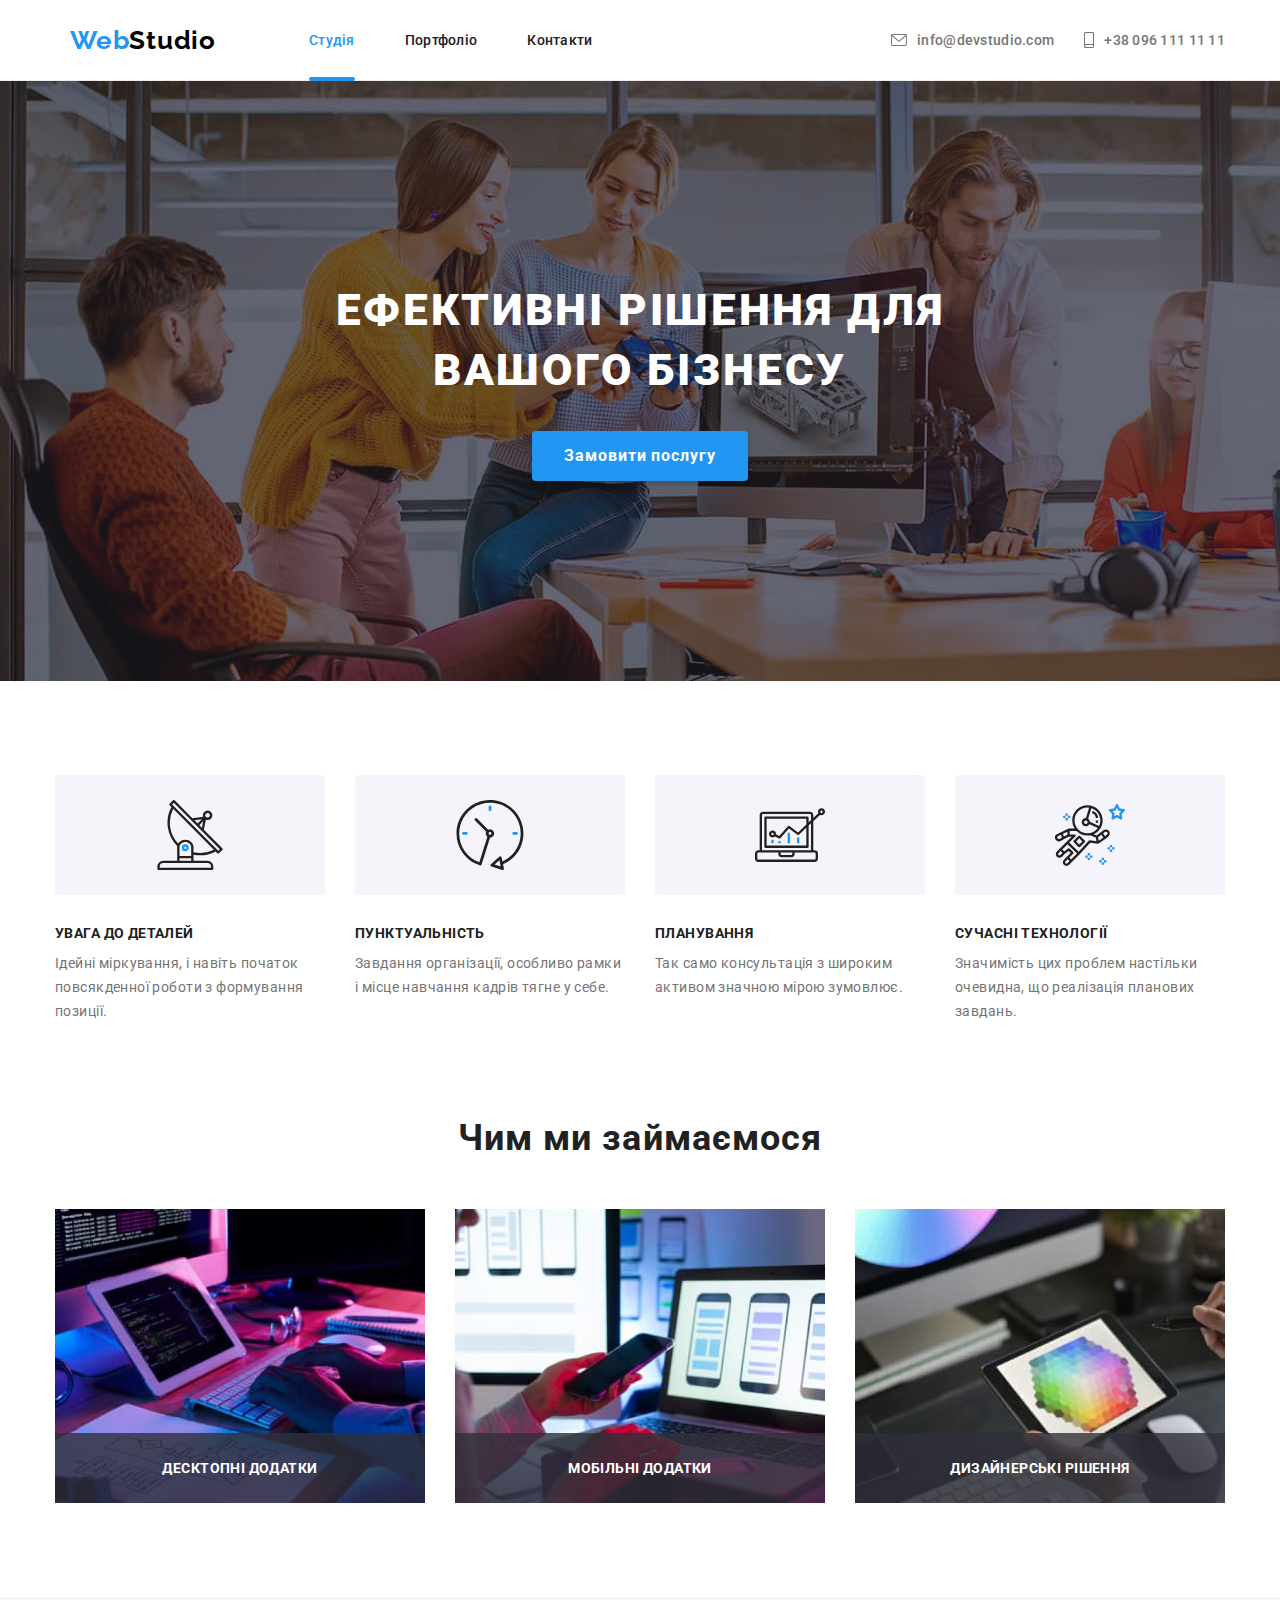
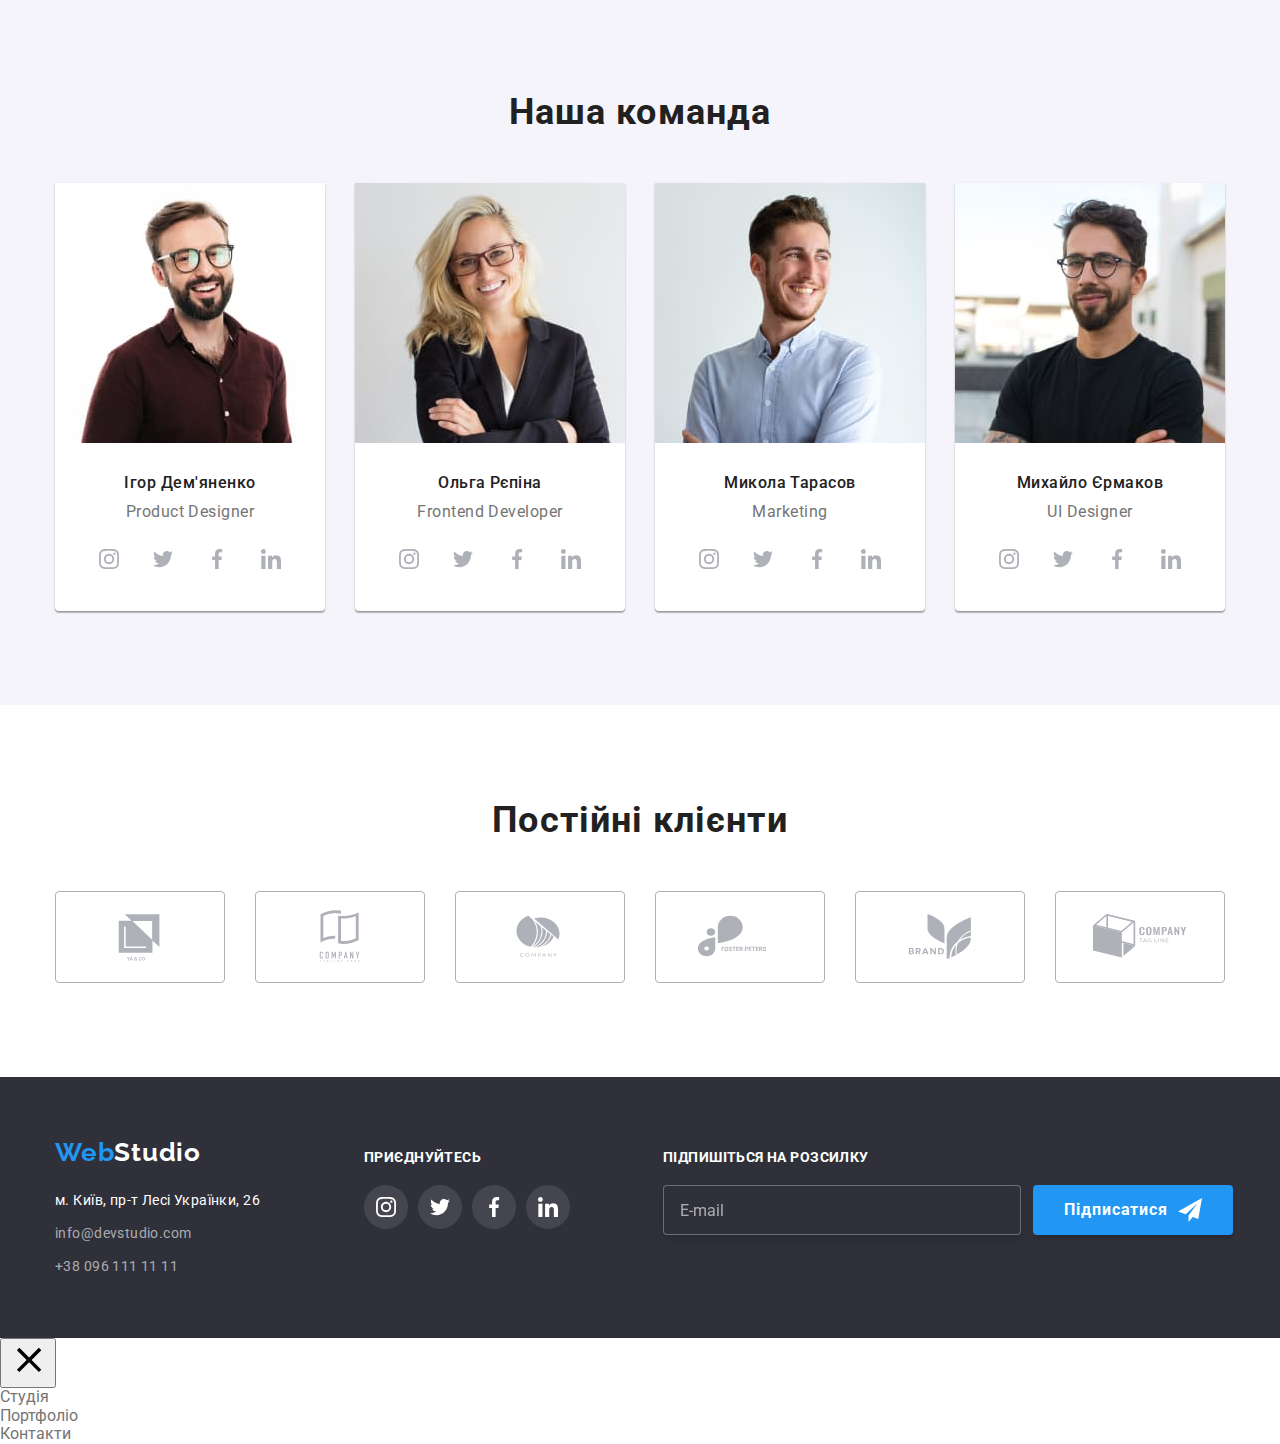
==== commit ddbf1cb2: "night update" ====
--- a/index.html
+++ b/index.html
@@ -105,15 +105,26 @@
             <h2 class="title-section occupation__title">Чим ми займаємося</h2>
             <ul class="occupation__list">
                 <li class="occupation__item">
-                    <img src="./img/occupation1.jpg" alt="Десктопні додатки" width="370" height="294">
+                    <picture>
+                        <source srcset="./img/occupation1.jpg 1x, ./img/occupation1@2x.jpg 2x"
+                            media="(min-width:1200px)" type="image/jpeg" />
+                        <img src="./img/occupation1.jpg" alt="Десктопні додатки">
+                    </picture>
                     <p class="title-uppercase occupation__text">Десктопні додатки</p>                    
                 </li>
                 <li class="occupation__item">
-                    <img src="./img/occupation2.jpg" alt="Мобільні додатки" width="370" height="294">
+                    <picture>
+                        <source srcset="./img/occupation2.jpg 1x, ./img/occupation2@2x.jpg 2x"
+                            media="(min-width:1200px)" type="image/jpeg" />
+                        <img src="./img/occupation2.jpg" alt="Мобільні додатки" width="370" height="294">
+                    </picture>
                     <p class="title-uppercase occupation__text">Мобільні додатки</p>
                 </li>
                 <li class="occupation__item">
-                    <img src="./img/occupation3.jpg" alt="Дизайнерські рішення" width="370" height="294">
+                    <picture>
+                        <source srcset="./img/occupation3.jpg 1x, ./img/occupation3@2x.jpg 2x" media="(min-width:1200px)" type="image/jpeg" />
+                        <img src="./img/occupation3.jpg" alt="Дизайнерські рішення" width="370" height="294">
+                    </picture>
                     <p class="title-uppercase occupation__text">Дизайнерські рішення</p>
                 </li>
             </ul>
@@ -126,7 +137,12 @@
             <ul class="team__list">
                 <li class="team__item">
                     <div class="member">
-                        <img class="member__pic" src="./img/igor-desktop.jpg" alt="Ігор Дем'яненко" width="270" height="260">                    
+                        <picture >
+                            <source srcset="./img/igor-mobile.jpg 1x, ./img/igor-mobile@2x.jpg 2x" media="(max-width:767px)" type="image/jpeg" />
+                            <source srcset="./img/igor-tablet.jpg 1x, ./img/igor-tablet@2x.jpg 2x" media="(min-width:768px) and (max-width:1199px)" type="image/jpeg" />
+                            <source srcset="./img/igor-desktop.jpg 1x, ./img/igor-desktop@2x.jpg 2x" media="(min-width:1200px)" type="image/jpeg" />
+                            <img class="member__pic" src="./img/igor-mobile.jpg" alt="Ігор Дем'яненко">
+                        </picture>                    
                         <div class="member__description">
                             <h3 class="member__name">Ігор Дем'яненко</h3>
                             <p class="member__job-title">Product Designer</p>
@@ -158,7 +174,12 @@
                     
                 <li class="team__item">
                     <div class="member">
-                        <img class="member__pic" src="./img/olga-desktop.jpg" alt="Ольга Рєпіна" width="270" height="260">
+                        <picture>
+                            <source srcset="./img/olga-mobile.jpg 1x, ./img/olga-mobile@2x.jpg 2x" media="(max-width:767px)" type="image/jpeg" />
+                            <source srcset="./img/olga-tablet.jpg 1x, ./img/olga-tablet@2x.jpg 2x" media="(min-width:768px) and (max-width:1199px)" type="image/jpeg" />
+                            <source srcset="./img/olga-desktop.jpg 1x, ./img/olga-desktop@2x.jpg 2x" media="(min-width:1200px)" type="image/jpeg" />
+                            <img class="member__pic" src="./img/olga-mobile.jpg" alt="Ольга Рєпіна">
+                        </picture>
                         <div class="member__description">
                             <h3 class="member__name">Ольга Рєпіна</h3>
                             <p class="member__job-title">Frontend Developer</p>
@@ -198,7 +219,13 @@
                     
                 <li class="team__item">
                     <div class="member">
-                        <img class="member__pic" src="./img/mikola-desktop.jpg" alt="Микола Тарасов" width="270" height="260">                    
+                        <picture>
+                            <source srcset="./img/mikola-mobile.jpg 1x, ./img/mikola-mobile@2x.jpg 2x" media="(max-width:767px)" type="image/jpeg" />
+                            <source srcset="./img/mikola-tablet.jpg 1x, ./img/mikola-tablet@2x.jpg 2x" media="(min-width:768px) and (max-width:1199px)"
+                                type="image/jpeg" />
+                            <source srcset="./img/mikola-desktop.jpg 1x, ./img/mikola-desktop@2x.jpg 2x" media="(min-width:1200px)" type="image/jpeg" />
+                            <img class="member__pic" src="./img/mikola-mobile.jpg" alt="Микола Тарасов">
+                        </picture>                    
                         <div class="member__description">
                             <h3 class="member__name">Микола Тарасов</h3>
                             <p class="member__job-title">Marketing</p>
@@ -229,7 +256,13 @@
                 </li>
                 <li class="team__item">
                     <div class="member">
-                        <img class="member__pic" src="./img/mihailo-desktop.jpg" alt="Михайло Єрмаков" width="270" height="260">
+                        <picture>
+                            <source srcset="./img/mihailo-mobile.jpg 1x, ./img/mihailo-mobile@2x.jpg 2x" media="(max-width:767px)" type="image/jpeg" />
+                            <source srcset="./img/mihailo-tablet.jpg 1x, ./img/mihailo-tablet@2x.jpg 2x" media="(min-width:768px) and (max-width:1199px)"
+                                type="image/jpeg" />
+                            <source srcset="./img/mihailo-desktop.jpg 1x, ./img/mihailo-desktop@2x.jpg 2x" media="(min-width:1200px)" type="image/jpeg" />
+                            <img class="member__pic" src="./img/mihailo-mobile.jpg" alt="Михайло Єрмаков">
+                        </picture>
                         <div class="member__description">
                             <h3 class="member__name">Михайло Єрмаков</h3>
                             <p class="member__job-title">UI Designer</p>
--- a/css/main.min.css
+++ b/css/main.min.css
@@ -1 +1 @@
-/*! modern-normalize v1.1.0 | MIT License | https://github.com/sindresorhus/modern-normalize */*,::before,::after{-webkit-box-sizing:border-box;box-sizing:border-box}html{line-height:1.15;-webkit-text-size-adjust:100%;-moz-tab-size:4;-o-tab-size:4;tab-size:4}body{margin:0;font-family:system-ui,-apple-system,"Segoe UI",Roboto,Helvetica,Arial,sans-serif,"Apple Color Emoji","Segoe UI Emoji"}hr{height:0;color:inherit}abbr[title]{-webkit-text-decoration:underline dotted;text-decoration:underline dotted}b,strong{font-weight:bolder}code,kbd,samp,pre{font-family:ui-monospace,SFMono-Regular,Consolas,"Liberation Mono",Menlo,monospace;font-size:1em}small{font-size:80%}sub,sup{font-size:75%;line-height:0;position:relative;vertical-align:baseline}sub{bottom:-0.25em}sup{top:-0.5em}table{text-indent:0;border-color:inherit}button,input,optgroup,select,textarea{font-family:inherit;font-size:100%;line-height:1.15;margin:0}button,select{text-transform:none}button,[type=button],[type=reset],[type=submit]{-webkit-appearance:button;-moz-appearance:button;appearance:button}::-moz-focus-inner{border-style:none;padding:0}:-moz-focusring{outline:1px dotted ButtonText}:-moz-ui-invalid{box-shadow:none}legend{padding:0}progress{vertical-align:baseline}::-webkit-inner-spin-button,::-webkit-outer-spin-button{height:auto}[type=search]{-webkit-appearance:textfield;-moz-appearance:textfield;appearance:textfield;outline-offset:-2px}::-webkit-search-decoration{-webkit-appearance:none;appearance:none}::-webkit-file-upload-button{-webkit-appearance:button;appearance:button;font:inherit}summary{display:list-item}:root{--bgnd-gray: #2F303A;--bgnd-gray-main: rgba(47, 48, 58, 0.4);--bgnd-light-blue: rgba(33, 150, 243, 0.9);--bgnd-light-gray: #F5F4FA;--black-color: #000;--dark-gray: #212121;--dark-shadow: rgba(0, 0, 0, 0.15);--light-blue: #2196F3;--light-blue-bord: rgba(33, 150, 243, 1);--light-blue-select: #188CE8;--light-gray: #757575;--light-gray-bord: rgba(255, 255, 255, 0.3);--selection-color: #2196F3;--shadow-bord: rgba(33, 33, 33, 0.2);--white-color: #FFF;--white-bord: #ECECEC;--white-bord-menu: #EEEEEE;--logo-black: #000;--logo-light-blue: #2196F3;--logo-white: #FFF;--icon-dark: rgba(255, 255, 255, 0.1);--icon-gray: #AFB1B8;--icon-white: #fff;--time: 250ms;--time-effect: cubic-bezier(0.4, 0, 0.2, 1);--font-roboto: "Roboto", sans-serif;--font-raleway: "Raleway", sans-serif}body{font-family:var(--font-roboto);color:var(--light-gray)}h1,h2,h3,p{margin-top:0;margin-bottom:0}ul{margin-top:0;margin-bottom:0;padding-left:0;list-style:none}img{display:block;max-width:100%;height:auto}input{display:block;outline:none}.btn{display:-webkit-box;display:-ms-flexbox;display:flex;-webkit-box-align:center;-ms-flex-align:center;align-items:center;text-align:center;cursor:pointer}.container{max-width:767px;margin:0 auto;padding:0 15px}@media screen and (min-width: 768px){.container{max-width:1199px}}@media screen and (min-width: 1200px){.container{min-width:1200px}}.link{text-decoration:none}.section{padding-top:60px;padding-bottom:60px}@media screen and (min-width: 1200px){.section{padding-top:94px;padding-bottom:94px}}.title-section{font-weight:700;font-size:36px;line-height:1.1667;text-align:center;letter-spacing:.03em;color:var(--dark-gray)}.title-uppercase{font-weight:700;font-size:14px;line-height:1.1429;letter-spacing:.03em;text-transform:uppercase}.visually-hidden{position:absolute;width:1px;height:1px;margin:-1px;border:0;padding:0;white-space:nowrap;-webkit-clip-path:inset(100%);clip-path:inset(100%);clip:rect(0 0 0 0);overflow:hidden}#subscribe-form{color:var(--light-gray)}.header{border-bottom:1px solid var(--white-bord);background-color:var(--white-color)}@media screen and (max-width: 767px){.header{position:relative}}.header__container{display:-webkit-box;display:-ms-flexbox;display:flex;-webkit-box-align:center;-ms-flex-align:center;align-items:center}.header__logo{margin-right:auto}@media screen and (min-width: 768px){.header__logo{margin-right:87px}}@media screen and (min-width: 1200px){.header__logo{margin-right:93px}}.header__logo span{color:var(--logo-black)}.logo{font-family:var(--font-raleway);font-weight:700;font-size:24px;line-height:1.1667;letter-spacing:.03em;padding-top:16px;padding-bottom:16px;padding-left:15px;color:var(--logo-light-blue);text-decoration:none}@media screen and (min-width: 768px){.logo{font-weight:700;font-size:24px;line-height:1.1667;padding-left:15px}}@media screen and (min-width: 1200px){.logo{font-weight:700;font-size:26px;line-height:1.1923}}.nav{display:none}@media screen and (min-width: 768px){.nav{display:-webkit-box;display:-ms-flexbox;display:flex;-webkit-box-align:center;-ms-flex-align:center;align-items:center}}.nav__item:not(:last-child){margin-right:50px}.nav__item{position:relative}.nav__link{position:relative;display:block;font-weight:500;font-size:14px;line-height:1.1429;letter-spacing:.02em;color:var(--dark-gray);padding-top:32px;padding-bottom:32px;-webkit-transition:color var(--time) var(--time-effect);transition:color var(--time) var(--time-effect)}.nav__link:hover,.nav__link:focus{color:var(--selection-color)}.nav__link:hover::after,.nav__link:focus::after{-webkit-transform:scaleX(1);transform:scaleX(1)}.nav__link--current{color:var(--selection-color)}.nav__link--current::after{position:absolute;content:"";display:block;bottom:-1px;width:100%;height:4px;border-radius:2px;background:var(--selection-color);-webkit-transition:-webkit-transform var(--time) var(--time-effect);transition:-webkit-transform var(--time) var(--time-effect);transition:transform var(--time) var(--time-effect);transition:transform var(--time) var(--time-effect), -webkit-transform var(--time) var(--time-effect)}.contact-list{display:none}@media screen and (min-width: 768px)and (max-width: 1199px){.contact-list{display:-webkit-box;display:-ms-flexbox;display:flex;-webkit-box-orient:vertical;-webkit-box-direction:normal;-ms-flex-direction:column;flex-direction:column;gap:10px;position:absolute;top:21px;right:15px}}@media screen and (min-width: 1200px){.contact-list{display:-webkit-box;display:-ms-flexbox;display:flex;margin-left:auto;gap:30px}}.contact-list__link{font-weight:500;font-size:12px;line-height:1.1667;letter-spacing:.02em;color:var(--light-gray);margin-left:auto;display:-webkit-box;display:-ms-flexbox;display:flex;-webkit-box-align:center;-ms-flex-align:center;align-items:center;fill:currentColor;-webkit-transition:color var(--time) var(--time-effect);transition:color var(--time) var(--time-effect)}@media screen and (min-width: 1200px){.contact-list__link{font-weight:500;font-size:14px;line-height:1.1429}}.contact-list__link:hover,.contact-list__link:focus{color:var(--selection-color);fill:currentColor}.contact-list__icon-envelope{margin-right:8px;width:14px;height:10px}@media screen and (min-width: 1200px){.contact-list__icon-envelope{margin-right:10px;width:16px;height:12px}}.contact-list__icon-tel{margin-right:8px;width:10px;height:14px}@media screen and (min-width: 1200px){.contact-list__icon-tel{margin-right:10px;width:10px;height:16px}}.hero{display:-webkit-box;display:-ms-flexbox;display:flex;-webkit-box-pack:center;-ms-flex-pack:center;justify-content:center;background-color:var(--bgnd-gray);margin:0 auto}@media screen and (min-width: 1200px){.hero{max-width:1600px}}.hero--container{padding-top:118px;padding-bottom:118px;height:400px;background-image:-webkit-gradient(linear, left top, right top, from(var(--bgnd-gray-main)), to(var(--bgnd-gray-main))),url(../img/head-mobile.jpg);background-image:linear-gradient(to right, var(--bgnd-gray-main), var(--bgnd-gray-main)),url(../img/head-mobile.jpg);background-repeat:no-repeat;background-size:cover;text-align:center}@media screen and (min-width: 768px){.hero--container{background-image:-webkit-gradient(linear, left top, right top, from(var(--bgnd-gray-main)), to(var(--bgnd-gray-main))),url(../img/head-tablet.jpg);background-image:linear-gradient(to right, var(--bgnd-gray-main), var(--bgnd-gray-main)),url(../img/head-tablet.jpg)}}@media screen and (min-width: 1200px){.hero--container{padding-top:200px;padding-bottom:200px;background-image:-webkit-gradient(linear, left top, right top, from(var(--bgnd-gray-main)), to(var(--bgnd-gray-main))),url(../img/head-desktop.jpg);background-image:linear-gradient(to right, var(--bgnd-gray-main), var(--bgnd-gray-main)),url(../img/head-desktop.jpg);max-width:1600px;height:600px}}.hero__title{font-weight:900;font-size:26px;line-height:1.6154;max-width:360px;text-align:center;letter-spacing:.06em;text-transform:uppercase;color:var(--white-color);margin-bottom:30px;margin-left:auto;margin-right:auto}@media screen and (min-width: 1200px){.hero__title{font-weight:900;font-size:44px;line-height:1.36;max-width:696px}}.btn--header{-webkit-box-pack:center;-ms-flex-pack:center;justify-content:center;position:absolute;top:10px;right:15px;background-color:rgba(0,0,0,0);fill:var(--black-color);border:1px solid rgba(0,0,0,0)}@media screen and (min-width: 768px){.btn--header{display:none}}.btn--hero{font-family:var(--font-roboto);font-weight:700;font-size:16px;line-height:1.875;display:-webkit-box;display:-ms-flexbox;display:flex;-webkit-box-pack:center;-ms-flex-pack:center;justify-content:center;-webkit-box-align:center;-ms-flex-align:center;align-items:center;text-align:center;letter-spacing:.06em;-webkit-box-shadow:0px 4px 4px var(--dark-shadow);box-shadow:0px 4px 4px var(--dark-shadow);border-radius:4px;color:var(--white-color);background-color:var(--light-blue);padding:10px 24px;min-width:200px;height:50px;margin:0 auto;border:none}@media screen and (min-width: 1200px){.btn--hero{font-weight:700;font-size:16px;line-height:1.875;padding:10px 32px;min-width:216px}}.btn--modal-form{-webkit-box-pack:center;-ms-flex-pack:center;justify-content:center;margin-bottom:0;margin-left:124px;width:200px;height:50px;font-weight:700;font-size:16px;line-height:1.875;letter-spacing:.06em;color:var(--white-color);background:var(--light-blue);-webkit-box-shadow:0px 4px 4px var(--dark-shadow);box-shadow:0px 4px 4px var(--dark-shadow);border-radius:4px;padding:10px 52px;border:none;-webkit-transition:background-color var(--time) var(--time-effect),color var(--time) var(--time-effect);transition:background-color var(--time) var(--time-effect),color var(--time) var(--time-effect)}.btn--modal-form:hover,.btn--modal-form:focus{background-color:var(--light-blue-select);color:var(--white-color);-webkit-box-shadow:0px 4px 4px var(--dark-shadow);box-shadow:0px 4px 4px var(--dark-shadow);border-radius:4px}.btn--subs-form{-webkit-box-pack:center;-ms-flex-pack:center;justify-content:center;gap:10px;width:200px;height:50px;font-weight:700;font-size:16px;line-height:1.875;letter-spacing:.06em;color:var(--white-color);fill:var(--white-color);background-color:var(--light-blue);-webkit-box-shadow:0px 4px 4px var(--dark-shadow);box-shadow:0px 4px 4px var(--dark-shadow);border-radius:4px;border:none}.btn--link-filter{font-family:var(--font-roboto);font-weight:500;font-size:16px;line-height:1.625;letter-spacing:.03em;border-radius:4px;color:var(--dark-gray);padding:6px 22px;background:var(--bgnd-light-gray);border-radius:4px;border:none;-webkit-transition:color var(--time) var(--time-effect),background-color var(--time) var(--time-effect);transition:color var(--time) var(--time-effect),background-color var(--time) var(--time-effect)}.btn--link-filter:hover,.btn--link-filter:focus{background-color:var(--selection-color);color:var(--white-color);-webkit-box-shadow:0px 3px 1px rgba(0,0,0,.1),0px 1px 2px rgba(0,0,0,.08),0px 2px 2px rgba(0,0,0,.12);box-shadow:0px 3px 1px rgba(0,0,0,.1),0px 1px 2px rgba(0,0,0,.08),0px 2px 2px rgba(0,0,0,.12);border-radius:4px}.description{background-color:var(--white-color)}.description__list{display:-webkit-box;display:-ms-flexbox;display:flex}@media screen and (max-width: 767px){.description__list{-webkit-box-orient:vertical;-webkit-box-direction:normal;-ms-flex-direction:column;flex-direction:column;-webkit-box-align:center;-ms-flex-align:center;align-items:center}}@media screen and (min-width: 768px)and (max-width: 1199px){.description__list{gap:30px;-ms-flex-wrap:wrap;flex-wrap:wrap;-webkit-box-align:center;-ms-flex-align:center;align-items:center;-webkit-box-pack:center;-ms-flex-pack:center;justify-content:center}}@media screen and (min-width: 1200px){.description__list{-webkit-box-orient:horizontal;-webkit-box-direction:normal;-ms-flex-direction:row;flex-direction:row}}.description__item{max-width:450px}@media screen and (max-width: 767px){.description__item{-webkit-box-pack:center;-ms-flex-pack:center;justify-content:center}.description__item:not(:first-child){margin-top:30px}}@media screen and (min-width: 768px)and (max-width: 1199px){.description__item{width:354px}}@media screen and (min-width: 1200px){.description__item{width:270px}.description__item:not(:last-child){margin-right:30px}}.description__icon-style{display:-webkit-box;display:-ms-flexbox;display:flex;-webkit-box-align:center;-ms-flex-align:center;align-items:center;-webkit-box-pack:center;-ms-flex-pack:center;justify-content:center;width:450px;height:120px;margin-bottom:30px;background:var(--bgnd-light-gray);border-radius:4px;fill:var(--dark-gray)}@media screen and (min-width: 768px){.description__icon-style{width:354px;height:120px}}@media screen and (min-width: 1200px){.description__icon-style{width:270px;height:120px}}.description__title{color:var(--dark-gray);margin-bottom:10px}@media screen and (max-width: 767px){.description__title{text-align:center}}.description__text{font-size:14px;line-height:1.7143;letter-spacing:.03em}.occupation{display:none}@media screen and (min-width: 1200px){.occupation{display:-webkit-box;display:-ms-flexbox;display:flex;padding-bottom:94px}}.occupation__title{margin-bottom:50px;display:-webkit-box;display:-ms-flexbox;display:flex;text-align:center;-webkit-box-pack:center;-ms-flex-pack:center;justify-content:center}.occupation__list{display:-webkit-box;display:-ms-flexbox;display:flex;text-align:center;width:1170px;margin-right:-30px}.occupation__item{margin-right:30px;position:relative}.occupation__item:last-child{margin-right:0}.occupation__text{text-align:center;width:100%;height:70px;position:absolute;padding-top:27px;padding-bottom:27px;bottom:0;color:var(--white-color);background-color:rgba(47,48,58,.8)}.team{background-color:var(--bgnd-light-gray)}.team__title{margin-bottom:50px}.team__list{display:-webkit-box;display:-ms-flexbox;display:flex}.team__item{width:1170px;background:var(--white-color);-webkit-box-shadow:0px 1px 3px rgba(0,0,0,.12),0px 1px 1px rgba(0,0,0,.14),0px 2px 1px rgba(0,0,0,.2);box-shadow:0px 1px 3px rgba(0,0,0,.12),0px 1px 1px rgba(0,0,0,.14),0px 2px 1px rgba(0,0,0,.2);border-radius:0px 0px 4px 4px}.team__item:not(:last-child){margin-right:30px}.member{display:block}.member__pic{padding-top:0}.member__description{padding-top:30px;padding-bottom:30px}.member__social{margin-top:16px}.member__name{font-weight:500;font-size:16px;line-height:1.1875;text-align:center;letter-spacing:.03em;color:var(--dark-gray);margin-bottom:10px}.member__job-title{font-size:16px;line-height:1.1875;text-align:center;letter-spacing:.03em}.member__link{background-color:var(--white-color);fill:var(--icon-gray);-webkit-transition:fill var(--time) var(--time-effect),background-color var(--time) var(--time-effect);transition:fill var(--time) var(--time-effect),background-color var(--time) var(--time-effect)}.socials{display:-webkit-box;display:-ms-flexbox;display:flex;-webkit-box-align:center;-ms-flex-align:center;align-items:center;-webkit-box-pack:center;-ms-flex-pack:center;justify-content:center;gap:10px}.socials__link{display:-webkit-box;display:-ms-flexbox;display:flex;-webkit-box-align:center;-ms-flex-align:center;align-items:center;-webkit-box-pack:center;-ms-flex-pack:center;justify-content:center;width:44px;height:44px;border-radius:50%}.socials__link:hover,.socials__link:focus{fill:var(--icon-white);background-color:var(--selection-color)}.socials__link--footer{background-color:var(--icon-dark);fill:var(--icon-white);-webkit-transition:background-color var(--time) var(--time-effect);transition:background-color var(--time) var(--time-effect)}.customers{display:-webkit-box;display:-ms-flexbox;display:flex;-webkit-box-align:center;-ms-flex-align:center;align-items:center;-webkit-box-pack:center;-ms-flex-pack:center;justify-content:center;gap:30px;margin-top:50px}.customers__link{display:-webkit-box;display:-ms-flexbox;display:flex;-webkit-box-align:center;-ms-flex-align:center;align-items:center;-webkit-box-pack:center;-ms-flex-pack:center;justify-content:center;width:170px;height:92px;border:1px solid var(--icon-gray);border-radius:4px;fill:var(--icon-gray);-webkit-transition:fill var(--time) var(--time-effect),border var(--time) var(--time-effect);transition:fill var(--time) var(--time-effect),border var(--time) var(--time-effect)}.customers__link:hover,.customers__link:focus{border:1px solid var(--selection-color);fill:var(--selection-color)}.footer{background-color:var(--bgnd-gray)}.footer__container{display:-webkit-box;display:-ms-flexbox;display:flex;-webkit-box-pack:start;-ms-flex-pack:start;justify-content:flex-start;gap:70px}.footer__header{display:block;padding-top:60px;padding-bottom:60px}.footer__logo{margin-right:93px}.footer__logo span{color:var(--logo-white)}.footer__address{margin-top:20px}.footer__item:not(:last-child){margin-bottom:9px}.footer__link{font-style:normal;font-size:14px;line-height:1.71;letter-spacing:.03em;text-decoration:none}.footer__link--place{color:var(--white-color)}.footer__link--contacts{color:rgba(255,255,255,.6)}.footer__link:hover,.footer__link:focus{color:var(--selection-color)}.footer__socials{display:-webkit-box;display:-ms-flexbox;display:flex;width:206px;-ms-flex-wrap:wrap;flex-wrap:wrap;padding-top:72px;padding-bottom:100px}.footer__title{color:var(--white-color);margin-bottom:20px}.footer__subs-form{display:-webkit-box;display:-ms-flexbox;display:flex;-ms-flex-wrap:wrap;flex-wrap:wrap;width:570px;height:86px;margin-left:23px;padding-top:72px;padding-bottom:94px}.subs-form{display:-webkit-box;display:-ms-flexbox;display:flex;-webkit-box-pack:start;-ms-flex-pack:start;justify-content:flex-start;-ms-flex-wrap:nowrap;flex-wrap:nowrap;-webkit-box-align:center;-ms-flex-align:center;align-items:center;gap:12px}.subs-form__label{display:-webkit-box;display:-ms-flexbox;display:flex;font-size:16px;line-height:1.25;-webkit-box-align:center;-ms-flex-align:center;align-items:center;letter-spacing:.03em}.subs-form__input{width:358px;height:50px;border:1px solid var(--light-gray-bord);-webkit-filter:drop-shadow(0px 4px 4px var(--dark-shadow));filter:drop-shadow(0px 4px 4px var(--dark-shadow));border-radius:4px;background-color:var(--bgnd-gray);padding:15px 16px;resize:none}.subs-form__input::-webkit-input-placeholder{color:rgba(255,255,255,.6)}.subs-form__input::-moz-placeholder{color:rgba(255,255,255,.6)}.subs-form__input:-ms-input-placeholder{color:rgba(255,255,255,.6)}.subs-form__input::-ms-input-placeholder{color:rgba(255,255,255,.6)}.subs-form__input::placeholder{color:rgba(255,255,255,.6)}.backdrop{position:fixed;top:0;left:0;width:100%;height:100%;background-color:rgba(0,0,0,.2);-webkit-transition:opacity var(--time) var(--time-effect),visibility var(--time) var(--time-effect);transition:opacity var(--time) var(--time-effect),visibility var(--time) var(--time-effect)}.is-hidden{opacity:0;visibility:hidden;pointer-events:none}.modal{position:absolute;left:50%;top:50%;width:528px;height:581px;-webkit-transform:translate(-50%, -50%);transform:translate(-50%, -50%);background-color:var(--white-color);-webkit-box-shadow:0px 1px 3px rgba(0,0,0,.12),0px 1px 1px rgba(0,0,0,.14),0px 2px 1px rgba(0,0,0,.2);box-shadow:0px 1px 3px rgba(0,0,0,.12),0px 1px 1px rgba(0,0,0,.14),0px 2px 1px rgba(0,0,0,.2);border-radius:4px}.modal__btn{-webkit-box-pack:center;-ms-flex-pack:center;justify-content:center;position:absolute;top:8px;right:8px;width:30px;height:30px;border-radius:50%;border:1px solid rgba(0,0,0,.1);background-color:rgba(0,0,0,0);padding:0;fill:var(--black-color);-webkit-transition:fill var(--time) var(--time-effect);transition:fill var(--time) var(--time-effect)}.modal__btn:hover,.modal__btn:focus{fill:var(--selection-color)}.modal__icon{width:18px;height:18px}.modal-form{padding:40px 40px;max-width:528px}.modal-form__header{font-weight:700;font-size:20px;line-height:1.15;text-align:center;letter-spacing:.03em;color:var(--dark-gray);display:block;margin-top:0;margin-bottom:12px}.modal-form__input{height:40px;border:1px solid var(--shadow-bord);border-radius:4px;padding:12px 12px 12px 42px;color:var(--dark-gray);-webkit-transition:border var(--time) var(--time-effect);transition:border var(--time) var(--time-effect)}.modal-form__input:hover+svg,.modal-form__input:focus+svg{fill:var(--selection-color)}.modal-form__input:hover,.modal-form__input:focus{border:1px solid var(--light-blue-bord)}.modal-form__label{display:-webkit-box;display:-ms-flexbox;display:flex;-webkit-box-orient:vertical;-webkit-box-direction:normal;-ms-flex-direction:column;flex-direction:column;font-size:12px;line-height:1.1667;letter-spacing:.01em;position:relative;fill:var(--dark-gray)}.modal-form__label:not(:last-child){margin-bottom:10px}.modal-form__input,.modal-form__textarea{display:block;width:100%;margin-top:4px;outline:none}.modal-form__icon{position:absolute;bottom:11px;left:12px;-webkit-transition:fill var(--time) var(--time-effect);transition:fill var(--time) var(--time-effect)}.modal-form__textarea{border:1px solid var(--shadow-bord);border-radius:4px;margin-top:4px;-webkit-transition:border var(--time) var(--time-effect);transition:border var(--time) var(--time-effect);height:120px;resize:none;padding:12px 16px}.modal-form__textarea::-webkit-input-placeholder{color:rgba(117,117,117,.5)}.modal-form__textarea::-moz-placeholder{color:rgba(117,117,117,.5)}.modal-form__textarea:-ms-input-placeholder{color:rgba(117,117,117,.5)}.modal-form__textarea::-ms-input-placeholder{color:rgba(117,117,117,.5)}.modal-form__textarea::placeholder{color:rgba(117,117,117,.5)}.modal-form__textarea:hover,.modal-form__textarea:focus{border:1px solid var(--light-blue-bord)}.modal-form__checkbox{display:-webkit-box;display:-ms-flexbox;display:flex;-webkit-box-align:center;-ms-flex-align:center;align-items:center;-webkit-box-pack:start;-ms-flex-pack:start;justify-content:flex-start;margin-top:20px;margin-left:12px;height:24px;margin-bottom:30px}.modal-form__checkbox label{position:relative}.modal-form__checkbox label::before{position:absolute;top:5px;left:2px;display:inline-block;content:"";width:16px;height:15px;border:1px solid var(--dark-gray);border-radius:2px;margin-right:7px;cursor:pointer;-webkit-transition:background-color var(--time) var(--time-effect),border var(--time) var(--time-effect);transition:background-color var(--time) var(--time-effect),border var(--time) var(--time-effect)}.modal-form__checkbox input:checked+label::before{background-color:var(--selection-color);background-image:url(../img/check.svg);background-position:center;background-repeat:no-repeat;border:1px solid var(--selection-color)}.modal-form__checkbox-label{display:inline-block;font-size:14px;line-height:1.7143;letter-spacing:.03em;padding-left:25px}.modal-form__checkbox-link{color:var(--light-blue)}.link-filter{display:-webkit-box;display:-ms-flexbox;display:flex;margin-bottom:50px;-webkit-box-pack:center;-ms-flex-pack:center;justify-content:center}.link-filter__item:not(:last-child){margin-right:8px}.project{display:-webkit-box;display:-ms-flexbox;display:flex;-ms-flex-wrap:wrap;flex-wrap:wrap;gap:30px}.project__item{background:var(--white-color);border:1px solid var(--white-bord-menu);max-width:370px;-webkit-transition:-webkit-box-shadow var(--time) var(--time-effect);transition:-webkit-box-shadow var(--time) var(--time-effect);transition:box-shadow var(--time) var(--time-effect);transition:box-shadow var(--time) var(--time-effect), -webkit-box-shadow var(--time) var(--time-effect)}.project__name{padding-left:24px;padding-top:20px;padding-bottom:20px}.project__title{font-weight:700;font-size:18px;line-height:2;letter-spacing:.06em;color:var(--dark-gray)}.project__link{display:block;text-decoration:none}.project__link:hover,.project__link:focus{background:var(--white-color);border:1px solid var(--white-bord-menu);-webkit-box-shadow:0px 1px 1px rgba(0,0,0,.12),0px 4px 4px rgba(0,0,0,.06),1px 4px 6px rgba(0,0,0,.16);box-shadow:0px 1px 1px rgba(0,0,0,.12),0px 4px 4px rgba(0,0,0,.06),1px 4px 6px rgba(0,0,0,.16)}.project__link:hover .project__wrap-text,.project__link:focus .project__wrap-text{-webkit-transform:translateY(0%);transform:translateY(0%)}.project__wrap{position:relative;overflow:hidden}.project__text{font-size:16px;line-height:1.875;letter-spacing:.03em;color:var(--dark-gray)}.project__wrap-text{font-size:18px;line-height:1.5556;letter-spacing:.03em;color:var(--white-color);background-color:var(--bgnd-light-blue);position:absolute;top:0;left:0;width:100%;height:100%;padding:63px 24px;overflow:hidden;-webkit-transform:translateY(101%);transform:translateY(101%);-webkit-transition:-webkit-transform var(--time) var(--time-effect);transition:-webkit-transform var(--time) var(--time-effect);transition:transform var(--time) var(--time-effect);transition:transform var(--time) var(--time-effect), -webkit-transform var(--time) var(--time-effect)}/*# sourceMappingURL=main.min.css.map */+/*! modern-normalize v1.1.0 | MIT License | https://github.com/sindresorhus/modern-normalize */*,::before,::after{-webkit-box-sizing:border-box;box-sizing:border-box}html{line-height:1.15;-webkit-text-size-adjust:100%;-moz-tab-size:4;-o-tab-size:4;tab-size:4}body{margin:0;font-family:system-ui,-apple-system,"Segoe UI",Roboto,Helvetica,Arial,sans-serif,"Apple Color Emoji","Segoe UI Emoji"}hr{height:0;color:inherit}abbr[title]{-webkit-text-decoration:underline dotted;text-decoration:underline dotted}b,strong{font-weight:bolder}code,kbd,samp,pre{font-family:ui-monospace,SFMono-Regular,Consolas,"Liberation Mono",Menlo,monospace;font-size:1em}small{font-size:80%}sub,sup{font-size:75%;line-height:0;position:relative;vertical-align:baseline}sub{bottom:-0.25em}sup{top:-0.5em}table{text-indent:0;border-color:inherit}button,input,optgroup,select,textarea{font-family:inherit;font-size:100%;line-height:1.15;margin:0}button,select{text-transform:none}button,[type=button],[type=reset],[type=submit]{-webkit-appearance:button;-moz-appearance:button;appearance:button}::-moz-focus-inner{border-style:none;padding:0}:-moz-focusring{outline:1px dotted ButtonText}:-moz-ui-invalid{box-shadow:none}legend{padding:0}progress{vertical-align:baseline}::-webkit-inner-spin-button,::-webkit-outer-spin-button{height:auto}[type=search]{-webkit-appearance:textfield;-moz-appearance:textfield;appearance:textfield;outline-offset:-2px}::-webkit-search-decoration{-webkit-appearance:none;appearance:none}::-webkit-file-upload-button{-webkit-appearance:button;appearance:button;font:inherit}summary{display:list-item}:root{--bgnd-gray: #2F303A;--bgnd-gray-main: rgba(47, 48, 58, 0.4);--bgnd-light-blue: rgba(33, 150, 243, 0.9);--bgnd-light-gray: #F5F4FA;--black-color: #000;--dark-gray: #212121;--dark-shadow: rgba(0, 0, 0, 0.15);--light-blue: #2196F3;--light-blue-bord: rgba(33, 150, 243, 1);--light-blue-select: #188CE8;--light-gray: #757575;--light-gray-bord: rgba(255, 255, 255, 0.3);--selection-color: #2196F3;--shadow-bord: rgba(33, 33, 33, 0.2);--white-color: #FFF;--white-bord: #ECECEC;--white-bord-menu: #EEEEEE;--logo-black: #000;--logo-light-blue: #2196F3;--logo-white: #FFF;--icon-dark: rgba(255, 255, 255, 0.1);--icon-gray: #AFB1B8;--icon-white: #fff;--time: 250ms;--time-effect: cubic-bezier(0.4, 0, 0.2, 1);--font-roboto: "Roboto", sans-serif;--font-raleway: "Raleway", sans-serif}body{font-family:var(--font-roboto);color:var(--light-gray)}h1,h2,h3,p{margin-top:0;margin-bottom:0}ul{margin-top:0;margin-bottom:0;padding-left:0;list-style:none}img{display:block;max-width:100%;height:auto}input{display:block;outline:none}.btn{display:-webkit-box;display:-ms-flexbox;display:flex;-webkit-box-align:center;-ms-flex-align:center;align-items:center;text-align:center;cursor:pointer}.container{max-width:480px;margin:0 auto;padding:0 15px}@media screen and (min-width: 768px){.container{max-width:768px}}@media screen and (min-width: 1200px){.container{min-width:1200px}}.link{text-decoration:none}.section{padding-top:60px;padding-bottom:60px}@media screen and (min-width: 1200px){.section{padding-top:94px;padding-bottom:94px}}.title-section{font-weight:700;font-size:28px;line-height:1.1786;text-align:center;letter-spacing:.03em;color:var(--dark-gray)}@media screen and (min-width: 1200px){.title-section{font-weight:700;font-size:36px;line-height:1.1667}}.title-uppercase{font-weight:700;font-size:14px;line-height:1.1429;letter-spacing:.03em;text-transform:uppercase}.visually-hidden{position:absolute;width:1px;height:1px;margin:-1px;border:0;padding:0;white-space:nowrap;-webkit-clip-path:inset(100%);clip-path:inset(100%);clip:rect(0 0 0 0);overflow:hidden}#subscribe-form{color:var(--light-gray)}.header{border-bottom:1px solid var(--white-bord);background-color:var(--white-color)}@media screen and (max-width: 767px){.header{position:relative}}.header__container{display:-webkit-box;display:-ms-flexbox;display:flex;-webkit-box-align:center;-ms-flex-align:center;align-items:center}.header__logo{margin-right:auto;padding-top:16px;padding-bottom:16px;padding-left:15px}@media screen and (min-width: 768px){.header__logo{margin-right:87px}}@media screen and (min-width: 1200px){.header__logo{margin-right:93px}}.header__logo span{color:var(--logo-black)}.logo{font-family:var(--font-raleway);font-weight:700;font-size:24px;line-height:1.1667;letter-spacing:.03em;color:var(--logo-light-blue);text-decoration:none}@media screen and (min-width: 768px){.logo{font-weight:700;font-size:24px;line-height:1.1667}}@media screen and (min-width: 1200px){.logo{font-weight:700;font-size:26px;line-height:1.1923}}.nav{display:none}@media screen and (min-width: 768px){.nav{display:-webkit-box;display:-ms-flexbox;display:flex;-webkit-box-align:center;-ms-flex-align:center;align-items:center}}.nav__item:not(:last-child){margin-right:50px}.nav__item{position:relative}.nav__link{position:relative;display:block;font-weight:500;font-size:14px;line-height:1.1429;letter-spacing:.02em;color:var(--dark-gray);padding-top:32px;padding-bottom:32px;-webkit-transition:color var(--time) var(--time-effect);transition:color var(--time) var(--time-effect)}.nav__link:hover,.nav__link:focus{color:var(--selection-color)}.nav__link:hover::after,.nav__link:focus::after{-webkit-transform:scaleX(1);transform:scaleX(1)}.nav__link--current{color:var(--selection-color)}.nav__link--current::after{position:absolute;content:"";display:block;bottom:-1px;width:100%;height:4px;border-radius:2px;background:var(--selection-color);-webkit-transition:-webkit-transform var(--time) var(--time-effect);transition:-webkit-transform var(--time) var(--time-effect);transition:transform var(--time) var(--time-effect);transition:transform var(--time) var(--time-effect), -webkit-transform var(--time) var(--time-effect)}.contact-list{display:none}@media screen and (min-width: 768px)and (max-width: 1199px){.contact-list{display:-webkit-box;display:-ms-flexbox;display:flex;-webkit-box-orient:vertical;-webkit-box-direction:normal;-ms-flex-direction:column;flex-direction:column;gap:10px;position:absolute;top:21px;right:15px}}@media screen and (min-width: 1200px){.contact-list{display:-webkit-box;display:-ms-flexbox;display:flex;margin-left:auto;gap:30px}}.contact-list__link{font-weight:500;font-size:12px;line-height:1.1667;letter-spacing:.02em;color:var(--light-gray);margin-left:auto;display:-webkit-box;display:-ms-flexbox;display:flex;-webkit-box-align:center;-ms-flex-align:center;align-items:center;fill:currentColor;-webkit-transition:color var(--time) var(--time-effect);transition:color var(--time) var(--time-effect)}@media screen and (min-width: 1200px){.contact-list__link{font-weight:500;font-size:14px;line-height:1.1429}}.contact-list__link:hover,.contact-list__link:focus{color:var(--selection-color);fill:currentColor}.contact-list__icon-envelope{margin-right:8px;width:14px;height:10px}@media screen and (min-width: 1200px){.contact-list__icon-envelope{margin-right:10px;width:16px;height:12px}}.contact-list__icon-tel{margin-right:8px;width:10px;height:14px}@media screen and (min-width: 1200px){.contact-list__icon-tel{margin-right:10px;width:10px;height:16px}}.hero{display:-webkit-box;display:-ms-flexbox;display:flex;-webkit-box-pack:center;-ms-flex-pack:center;justify-content:center;background-color:var(--bgnd-gray);margin:0 auto}@media screen and (min-width: 1200px){.hero{max-width:1600px}}.hero--container{padding-top:118px;padding-bottom:118px;height:400px;background-image:-webkit-gradient(linear, left top, right top, from(var(--bgnd-gray-main)), to(var(--bgnd-gray-main))),url(../img/head-mobile.jpg);background-image:linear-gradient(to right, var(--bgnd-gray-main), var(--bgnd-gray-main)),url(../img/head-mobile.jpg);background-repeat:no-repeat;background-size:cover;text-align:center}@media(min-device-pixel-ratio: 2)and (max-width: 767px),(-webkit-min-device-pixel-ratio: 2)and (max-width: 767px),(min-resolution: 192dpi)and (max-width: 767px),(min-resolution: 2dppx)and (max-width: 767px){.hero--container{background-image:-webkit-gradient(linear, left top, right top, from(var(--bgnd-gray-main)), to(var(--bgnd-gray-main))),url(../img/head-mobile@2x.jpg);background-image:linear-gradient(to right, var(--bgnd-gray-main), var(--bgnd-gray-main)),url(../img/head-mobile@2x.jpg)}}@media screen and (min-width: 768px){.hero--container{background-image:-webkit-gradient(linear, left top, right top, from(var(--bgnd-gray-main)), to(var(--bgnd-gray-main))),url(../img/head-tablet.jpg);background-image:linear-gradient(to right, var(--bgnd-gray-main), var(--bgnd-gray-main)),url(../img/head-tablet.jpg)}}@media(min-device-pixel-ratio: 2)and (min-width: 768px),(-webkit-min-device-pixel-ratio: 2)and (min-width: 768px),(min-resolution: 192dpi)and (min-width: 768px),(min-resolution: 2dppx)and (min-width: 768px){.hero--container{background-image:-webkit-gradient(linear, left top, right top, from(var(--bgnd-gray-main)), to(var(--bgnd-gray-main))),url(../img/head-tablet@2x.jpg);background-image:linear-gradient(to right, var(--bgnd-gray-main), var(--bgnd-gray-main)),url(../img/head-tablet@2x.jpg)}}@media screen and (min-width: 1200px){.hero--container{padding-top:200px;padding-bottom:200px;background-image:-webkit-gradient(linear, left top, right top, from(var(--bgnd-gray-main)), to(var(--bgnd-gray-main))),url(../img/head-desktop.jpg);background-image:linear-gradient(to right, var(--bgnd-gray-main), var(--bgnd-gray-main)),url(../img/head-desktop.jpg);max-width:1600px;height:600px}}@media(min-device-pixel-ratio: 2)and (min-width: 1200px),(-webkit-min-device-pixel-ratio: 2)and (min-width: 1200px),(min-resolution: 192dpi)and (min-width: 1200px),(min-resolution: 2dppx)and (min-width: 1200px){.hero--container{padding-top:200px;padding-bottom:200px;background-image:-webkit-gradient(linear, left top, right top, from(var(--bgnd-gray-main)), to(var(--bgnd-gray-main))),url(../img/head-desktop@2x.jpg);background-image:linear-gradient(to right, var(--bgnd-gray-main), var(--bgnd-gray-main)),url(../img/head-desktop@2x.jpg);max-width:1600px;height:600px}}.hero__title{font-weight:900;font-size:26px;line-height:1.6154;max-width:360px;text-align:center;letter-spacing:.06em;text-transform:uppercase;color:var(--white-color);margin-bottom:30px;margin-left:auto;margin-right:auto}@media screen and (min-width: 1200px){.hero__title{font-weight:900;font-size:44px;line-height:1.36;max-width:696px}}.btn--header{-webkit-box-pack:center;-ms-flex-pack:center;justify-content:center;position:absolute;top:10px;right:15px;background-color:rgba(0,0,0,0);fill:var(--black-color);border:1px solid rgba(0,0,0,0)}@media screen and (min-width: 768px){.btn--header{display:none}}.btn--hero{font-family:var(--font-roboto);font-weight:700;font-size:16px;line-height:1.875;display:-webkit-box;display:-ms-flexbox;display:flex;-webkit-box-pack:center;-ms-flex-pack:center;justify-content:center;-webkit-box-align:center;-ms-flex-align:center;align-items:center;text-align:center;letter-spacing:.06em;-webkit-box-shadow:0px 4px 4px var(--dark-shadow);box-shadow:0px 4px 4px var(--dark-shadow);border-radius:4px;color:var(--white-color);background-color:var(--light-blue);padding:10px 24px;min-width:200px;height:50px;margin:0 auto;border:none}@media screen and (min-width: 1200px){.btn--hero{font-weight:700;font-size:16px;line-height:1.875;padding:10px 32px;min-width:216px}}.btn--modal-form{-webkit-box-pack:center;-ms-flex-pack:center;justify-content:center;margin-bottom:0;margin-left:124px;width:200px;height:50px;font-weight:700;font-size:16px;line-height:1.875;letter-spacing:.06em;color:var(--white-color);background:var(--light-blue);-webkit-box-shadow:0px 4px 4px var(--dark-shadow);box-shadow:0px 4px 4px var(--dark-shadow);border-radius:4px;padding:10px 52px;border:none;-webkit-transition:background-color var(--time) var(--time-effect),color var(--time) var(--time-effect);transition:background-color var(--time) var(--time-effect),color var(--time) var(--time-effect)}.btn--modal-form:hover,.btn--modal-form:focus{background-color:var(--light-blue-select);color:var(--white-color);-webkit-box-shadow:0px 4px 4px var(--dark-shadow);box-shadow:0px 4px 4px var(--dark-shadow);border-radius:4px}.btn--subs-form{display:-webkit-box;display:-ms-flexbox;display:flex;-webkit-box-align:center;-ms-flex-align:center;align-items:center;text-align:center;-webkit-box-pack:center;-ms-flex-pack:center;justify-content:center;gap:12px;width:200px;height:50px;font-weight:700;font-size:16px;line-height:1.875;letter-spacing:.06em;color:var(--white-color);fill:var(--white-color);background-color:var(--light-blue);-webkit-box-shadow:0px 4px 4px var(--dark-shadow);box-shadow:0px 4px 4px var(--dark-shadow);border-radius:4px;border:none}@media screen and (min-width: 1200px){.btn--subs-form{gap:10px}}.btn--link-filter{font-family:var(--font-roboto);font-weight:500;font-size:16px;line-height:1.625;letter-spacing:.03em;border-radius:4px;color:var(--dark-gray);padding:6px 22px;background:var(--bgnd-light-gray);border-radius:4px;border:none;-webkit-transition:color var(--time) var(--time-effect),background-color var(--time) var(--time-effect);transition:color var(--time) var(--time-effect),background-color var(--time) var(--time-effect)}.btn--link-filter:hover,.btn--link-filter:focus{background-color:var(--selection-color);color:var(--white-color);-webkit-box-shadow:0px 3px 1px rgba(0,0,0,.1),0px 1px 2px rgba(0,0,0,.08),0px 2px 2px rgba(0,0,0,.12);box-shadow:0px 3px 1px rgba(0,0,0,.1),0px 1px 2px rgba(0,0,0,.08),0px 2px 2px rgba(0,0,0,.12);border-radius:4px}.description{background-color:var(--white-color)}.description__list{display:-webkit-box;display:-ms-flexbox;display:flex}@media screen and (max-width: 767px){.description__list{-webkit-box-orient:vertical;-webkit-box-direction:normal;-ms-flex-direction:column;flex-direction:column;-webkit-box-align:center;-ms-flex-align:center;align-items:center}}@media screen and (min-width: 768px)and (max-width: 1199px){.description__list{gap:30px;-ms-flex-wrap:wrap;flex-wrap:wrap;-webkit-box-align:center;-ms-flex-align:center;align-items:center;-webkit-box-pack:center;-ms-flex-pack:center;justify-content:center}}@media screen and (min-width: 1200px){.description__list{-webkit-box-orient:horizontal;-webkit-box-direction:normal;-ms-flex-direction:row;flex-direction:row}}.description__item{max-width:450px}@media screen and (max-width: 767px){.description__item{-webkit-box-pack:center;-ms-flex-pack:center;justify-content:center}.description__item:not(:first-child){margin-top:30px}}@media screen and (min-width: 768px)and (max-width: 1199px){.description__item{width:354px}}@media screen and (min-width: 1200px){.description__item{width:270px}.description__item:not(:last-child){margin-right:30px}}.description__icon-style{display:-webkit-box;display:-ms-flexbox;display:flex;-webkit-box-align:center;-ms-flex-align:center;align-items:center;-webkit-box-pack:center;-ms-flex-pack:center;justify-content:center;width:100%;height:120px;margin-bottom:30px;background:var(--bgnd-light-gray);border-radius:4px;fill:var(--dark-gray)}@media screen and (min-width: 768px){.description__icon-style{width:354px;height:120px}}@media screen and (min-width: 1200px){.description__icon-style{width:270px;height:120px}}.description__title{color:var(--dark-gray);margin-bottom:10px}@media screen and (max-width: 767px){.description__title{text-align:center}}.description__text{font-size:14px;line-height:1.7143;letter-spacing:.03em}.occupation{display:none}@media screen and (min-width: 1200px){.occupation{display:-webkit-box;display:-ms-flexbox;display:flex;padding-bottom:94px}}.occupation__title{margin-bottom:50px;display:-webkit-box;display:-ms-flexbox;display:flex;text-align:center;-webkit-box-pack:center;-ms-flex-pack:center;justify-content:center}.occupation__list{display:-webkit-box;display:-ms-flexbox;display:flex;text-align:center;width:1170px;margin-right:-30px}.occupation__item{margin-right:30px;position:relative;width:100%;height:100%}.occupation__item:last-child{margin-right:0}.occupation__text{text-align:center;width:100%;height:70px;position:absolute;padding-top:27px;padding-bottom:27px;bottom:0;color:var(--white-color);background-color:rgba(47,48,58,.8)}.team{background-color:var(--bgnd-light-gray)}.team__title{margin-bottom:30px}@media screen and (min-width: 1200px){.team__title{margin-bottom:50px}}.team__list{display:-webkit-box;display:-ms-flexbox;display:flex}@media screen and (max-width: 767px){.team__list{-webkit-box-orient:vertical;-webkit-box-direction:normal;-ms-flex-direction:column;flex-direction:column;-webkit-box-align:center;-ms-flex-align:center;align-items:center;gap:30px}}@media screen and (min-width: 768px)and (max-width: 1199px){.team__list{gap:30px;-ms-flex-wrap:wrap;flex-wrap:wrap;-webkit-box-align:center;-ms-flex-align:center;align-items:center;-webkit-box-pack:center;-ms-flex-pack:center;justify-content:center}}.team__item{max-width:450px;background:var(--white-color);-webkit-box-shadow:0px 1px 3px rgba(0,0,0,.12),0px 1px 1px rgba(0,0,0,.14),0px 2px 1px rgba(0,0,0,.2);box-shadow:0px 1px 3px rgba(0,0,0,.12),0px 1px 1px rgba(0,0,0,.14),0px 2px 1px rgba(0,0,0,.2);border-radius:0px 0px 4px 4px}@media screen and (max-width: 767px){.team__item{-webkit-box-pack:center;-ms-flex-pack:center;justify-content:center}}@media screen and (min-width: 768px)and (max-width: 1199px){.team__item{width:354px}}@media screen and (min-width: 1200px){.team__item{width:1170px}.team__item:not(:last-child){margin-right:30px}}.member{display:block}.member__pic{padding-top:0}.member__description{padding-top:30px;padding-bottom:24px}@media screen and (min-width: 1200px){.member__description{padding-bottom:30px}}.member__social{margin-top:16px}.member__name{font-weight:500;font-size:16px;line-height:1.1875;text-align:center;letter-spacing:.03em;color:var(--dark-gray);margin-bottom:10px}.member__job-title{font-size:16px;line-height:1.1875;text-align:center;letter-spacing:.03em}.member__link{background-color:var(--white-color);fill:var(--icon-gray);-webkit-transition:fill var(--time) var(--time-effect),background-color var(--time) var(--time-effect);transition:fill var(--time) var(--time-effect),background-color var(--time) var(--time-effect)}.socials{display:-webkit-box;display:-ms-flexbox;display:flex;-webkit-box-align:center;-ms-flex-align:center;align-items:center;-webkit-box-pack:center;-ms-flex-pack:center;justify-content:center;gap:10px}.socials__link{display:-webkit-box;display:-ms-flexbox;display:flex;-webkit-box-align:center;-ms-flex-align:center;align-items:center;-webkit-box-pack:center;-ms-flex-pack:center;justify-content:center;width:44px;height:44px;border-radius:50%}.socials__link:hover,.socials__link:focus{fill:var(--icon-white);background-color:var(--selection-color)}.socials__link--footer{background-color:var(--icon-dark);fill:var(--icon-white);-webkit-transition:background-color var(--time) var(--time-effect);transition:background-color var(--time) var(--time-effect)}.customers{display:-webkit-box;display:-ms-flexbox;display:flex;-webkit-box-align:center;-ms-flex-align:center;align-items:center;-webkit-box-pack:center;-ms-flex-pack:center;justify-content:center;gap:30px;margin-top:30px}@media screen and (max-width: 767px){.customers{-ms-flex-wrap:wrap;flex-wrap:wrap}}@media screen and (min-width: 768px)and (max-width: 1199px){.customers{-ms-flex-wrap:wrap;flex-wrap:wrap}}@media screen and (min-width: 1200px){.customers{margin-top:50px}}.customers__link{display:-webkit-box;display:-ms-flexbox;display:flex;-webkit-box-align:center;-ms-flex-align:center;align-items:center;-webkit-box-pack:center;-ms-flex-pack:center;justify-content:center;width:210px;height:92px;border:1px solid var(--icon-gray);border-radius:4px;fill:var(--icon-gray);-webkit-transition:fill var(--time) var(--time-effect),border var(--time) var(--time-effect);transition:fill var(--time) var(--time-effect),border var(--time) var(--time-effect)}@media screen and (min-width: 768px){.customers__link{width:226px;height:92px}}@media screen and (min-width: 1200px){.customers__link{width:170px;height:92px}}.customers__link:hover,.customers__link:focus{border:1px solid var(--selection-color);fill:var(--selection-color)}.footer{background-color:var(--bgnd-gray)}.footer__container{display:-webkit-box;display:-ms-flexbox;display:flex}@media screen and (max-width: 767px){.footer__container{max-width:767px;-webkit-box-orient:vertical;-webkit-box-direction:normal;-ms-flex-direction:column;flex-direction:column;-webkit-box-align:center;-ms-flex-align:center;align-items:center;gap:60px}}@media screen and (min-width: 1200px){.footer__container{display:-webkit-box;display:-ms-flexbox;display:flex;-webkit-box-pack:start;-ms-flex-pack:start;justify-content:flex-start;gap:70px}}.footer__header{display:block}@media screen and (max-width: 767px){.footer__header{padding-top:60px}}@media screen and (min-width: 1200px){.footer__header{display:block;padding-top:60px;padding-bottom:60px}}.footer__logo{text-align:center}@media screen and (max-width: 767px){.footer__logo{display:-webkit-box;display:-ms-flexbox;display:flex;-webkit-box-pack:center;-ms-flex-pack:center;justify-content:center}}@media screen and (min-width: 1200px){.footer__logo{margin-right:93px}}.footer__logo span{color:var(--logo-white)}.footer__address{margin-top:20px}@media screen and (max-width: 1199px){.footer__address{text-align:center}}@media screen and (min-width: 1200px){.footer__address{margin-top:20px}}.footer__item:not(:last-child){margin-bottom:8px}@media screen and (min-width: 1200px){.footer__item:not(:last-child){margin-bottom:9px}}.footer__link{font-style:normal;font-size:14px;line-height:1.7143;letter-spacing:.03em;text-align:center;text-decoration:none}@media screen and (min-width: 1200px){.footer__link{font-style:normal;font-size:14px;line-height:1.7143;letter-spacing:.03em;text-decoration:none}}.footer__link--place{color:var(--white-color)}.footer__link--contacts{color:rgba(255,255,255,.6)}.footer__link:hover,.footer__link:focus{color:var(--selection-color)}.footer__socials{display:-webkit-box;display:-ms-flexbox;display:flex;width:206px;-ms-flex-wrap:wrap;flex-wrap:wrap}@media screen and (max-width: 767px){.footer__socials{-webkit-box-orient:vertical;-webkit-box-direction:normal;-ms-flex-direction:column;flex-direction:column}}@media screen and (min-width: 768px){.footer__socials{-webkit-box-orient:vertical;-webkit-box-direction:normal;-ms-flex-direction:column;flex-direction:column}}@media screen and (min-width: 1200px){.footer__socials{display:-webkit-box;display:-ms-flexbox;display:flex;width:206px;-ms-flex-wrap:wrap;flex-wrap:wrap;padding-top:72px;padding-bottom:100px}}.footer__title{color:var(--white-color);margin-bottom:20px}@media screen and (max-width: 1199px){.footer__title{text-align:center}}.footer__subs-form{display:-webkit-box;display:-ms-flexbox;display:flex}@media screen and (max-width: 767px){.footer__subs-form{-webkit-box-orient:vertical;-webkit-box-direction:normal;-ms-flex-direction:column;flex-direction:column}}@media screen and (min-width: 1200px){.footer__subs-form{display:-webkit-box;display:-ms-flexbox;display:flex;-ms-flex-wrap:wrap;flex-wrap:wrap;width:570px;height:86px;margin-left:23px;padding-top:72px;padding-bottom:94px}}.subs-form{display:-webkit-box;display:-ms-flexbox;display:flex}@media screen and (max-width: 767px){.subs-form{-webkit-box-orient:vertical;-webkit-box-direction:normal;-ms-flex-direction:column;flex-direction:column}}@media screen and (min-width: 1200px){.subs-form{-webkit-box-pack:start;-ms-flex-pack:start;justify-content:flex-start;-ms-flex-wrap:nowrap;flex-wrap:nowrap;-webkit-box-align:center;-ms-flex-align:center;align-items:center;gap:12px}}.subs-form__label{display:-webkit-box;display:-ms-flexbox;display:flex;font-size:16px;line-height:1.25;-webkit-box-align:center;-ms-flex-align:center;align-items:center;letter-spacing:.03em}.subs-form__input{width:358px;height:50px;border:1px solid var(--light-gray-bord);-webkit-filter:drop-shadow(0px 4px 4px var(--dark-shadow));filter:drop-shadow(0px 4px 4px var(--dark-shadow));border-radius:4px;background-color:var(--bgnd-gray);padding:15px 16px;resize:none}@media screen and (min-width: 1200px){.subs-form__input{width:358px;height:50px;border:1px solid var(--light-gray-bord);-webkit-filter:drop-shadow(0px 4px 4px var(--dark-shadow));filter:drop-shadow(0px 4px 4px var(--dark-shadow));border-radius:4px;background-color:var(--bgnd-gray);padding:15px 16px;resize:none}}.subs-form__input::-webkit-input-placeholder{color:rgba(255,255,255,.6)}.subs-form__input::-moz-placeholder{color:rgba(255,255,255,.6)}.subs-form__input:-ms-input-placeholder{color:rgba(255,255,255,.6)}.subs-form__input::-ms-input-placeholder{color:rgba(255,255,255,.6)}.subs-form__input::placeholder{color:rgba(255,255,255,.6)}.backdrop{position:fixed;top:0;left:0;width:100%;height:100%;background-color:rgba(0,0,0,.2);-webkit-transition:opacity var(--time) var(--time-effect),visibility var(--time) var(--time-effect);transition:opacity var(--time) var(--time-effect),visibility var(--time) var(--time-effect)}.is-hidden{opacity:0;visibility:hidden;pointer-events:none}.modal{position:absolute;left:50%;top:50%;width:528px;height:581px;-webkit-transform:translate(-50%, -50%);transform:translate(-50%, -50%);background-color:var(--white-color);-webkit-box-shadow:0px 1px 3px rgba(0,0,0,.12),0px 1px 1px rgba(0,0,0,.14),0px 2px 1px rgba(0,0,0,.2);box-shadow:0px 1px 3px rgba(0,0,0,.12),0px 1px 1px rgba(0,0,0,.14),0px 2px 1px rgba(0,0,0,.2);border-radius:4px}.modal__btn{-webkit-box-pack:center;-ms-flex-pack:center;justify-content:center;position:absolute;top:8px;right:8px;width:30px;height:30px;border-radius:50%;border:1px solid rgba(0,0,0,.1);background-color:rgba(0,0,0,0);padding:0;fill:var(--black-color);-webkit-transition:fill var(--time) var(--time-effect);transition:fill var(--time) var(--time-effect)}.modal__btn:hover,.modal__btn:focus{fill:var(--selection-color)}.modal__icon{width:18px;height:18px}.modal-form{padding:40px 40px;max-width:528px}.modal-form__header{font-weight:700;font-size:20px;line-height:1.15;text-align:center;letter-spacing:.03em;color:var(--dark-gray);display:block;margin-top:0;margin-bottom:12px}.modal-form__input{height:40px;border:1px solid var(--shadow-bord);border-radius:4px;padding:12px 12px 12px 42px;color:var(--dark-gray);-webkit-transition:border var(--time) var(--time-effect);transition:border var(--time) var(--time-effect)}.modal-form__input:hover+svg,.modal-form__input:focus+svg{fill:var(--selection-color)}.modal-form__input:hover,.modal-form__input:focus{border:1px solid var(--light-blue-bord)}.modal-form__label{display:-webkit-box;display:-ms-flexbox;display:flex;-webkit-box-orient:vertical;-webkit-box-direction:normal;-ms-flex-direction:column;flex-direction:column;font-size:12px;line-height:1.1667;letter-spacing:.01em;position:relative;fill:var(--dark-gray)}.modal-form__label:not(:last-child){margin-bottom:10px}.modal-form__input,.modal-form__textarea{display:block;width:100%;margin-top:4px;outline:none}.modal-form__icon{position:absolute;bottom:11px;left:12px;-webkit-transition:fill var(--time) var(--time-effect);transition:fill var(--time) var(--time-effect)}.modal-form__textarea{border:1px solid var(--shadow-bord);border-radius:4px;margin-top:4px;-webkit-transition:border var(--time) var(--time-effect);transition:border var(--time) var(--time-effect);height:120px;resize:none;padding:12px 16px}.modal-form__textarea::-webkit-input-placeholder{color:rgba(117,117,117,.5)}.modal-form__textarea::-moz-placeholder{color:rgba(117,117,117,.5)}.modal-form__textarea:-ms-input-placeholder{color:rgba(117,117,117,.5)}.modal-form__textarea::-ms-input-placeholder{color:rgba(117,117,117,.5)}.modal-form__textarea::placeholder{color:rgba(117,117,117,.5)}.modal-form__textarea:hover,.modal-form__textarea:focus{border:1px solid var(--light-blue-bord)}.modal-form__checkbox{display:-webkit-box;display:-ms-flexbox;display:flex;-webkit-box-align:center;-ms-flex-align:center;align-items:center;-webkit-box-pack:start;-ms-flex-pack:start;justify-content:flex-start;margin-top:20px;margin-left:12px;height:24px;margin-bottom:30px}.modal-form__checkbox label{position:relative}.modal-form__checkbox label::before{position:absolute;top:5px;left:2px;display:inline-block;content:"";width:16px;height:15px;border:1px solid var(--dark-gray);border-radius:2px;margin-right:7px;cursor:pointer;-webkit-transition:background-color var(--time) var(--time-effect),border var(--time) var(--time-effect);transition:background-color var(--time) var(--time-effect),border var(--time) var(--time-effect)}.modal-form__checkbox input:checked+label::before{background-color:var(--selection-color);background-image:url(../img/check.svg);background-position:center;background-repeat:no-repeat;border:1px solid var(--selection-color)}.modal-form__checkbox-label{display:inline-block;font-size:14px;line-height:1.7143;letter-spacing:.03em;padding-left:25px}.modal-form__checkbox-link{color:var(--light-blue)}.link-filter{display:-webkit-box;display:-ms-flexbox;display:flex;margin-bottom:50px;-webkit-box-pack:center;-ms-flex-pack:center;justify-content:center}.link-filter__item:not(:last-child){margin-right:8px}.project{display:-webkit-box;display:-ms-flexbox;display:flex;-ms-flex-wrap:wrap;flex-wrap:wrap;gap:30px}.project__item{background:var(--white-color);border:1px solid var(--white-bord-menu);max-width:370px;-webkit-transition:-webkit-box-shadow var(--time) var(--time-effect);transition:-webkit-box-shadow var(--time) var(--time-effect);transition:box-shadow var(--time) var(--time-effect);transition:box-shadow var(--time) var(--time-effect), -webkit-box-shadow var(--time) var(--time-effect)}.project__name{padding-left:24px;padding-top:20px;padding-bottom:20px}.project__title{font-weight:700;font-size:18px;line-height:2;letter-spacing:.06em;color:var(--dark-gray)}.project__link{display:block;text-decoration:none}.project__link:hover,.project__link:focus{background:var(--white-color);border:1px solid var(--white-bord-menu);-webkit-box-shadow:0px 1px 1px rgba(0,0,0,.12),0px 4px 4px rgba(0,0,0,.06),1px 4px 6px rgba(0,0,0,.16);box-shadow:0px 1px 1px rgba(0,0,0,.12),0px 4px 4px rgba(0,0,0,.06),1px 4px 6px rgba(0,0,0,.16)}.project__link:hover .project__wrap-text,.project__link:focus .project__wrap-text{-webkit-transform:translateY(0%);transform:translateY(0%)}.project__wrap{position:relative;overflow:hidden}.project__text{font-size:16px;line-height:1.875;letter-spacing:.03em;color:var(--dark-gray)}.project__wrap-text{font-size:18px;line-height:1.5556;letter-spacing:.03em;color:var(--white-color);background-color:var(--bgnd-light-blue);position:absolute;top:0;left:0;width:100%;height:100%;padding:63px 24px;overflow:hidden;-webkit-transform:translateY(101%);transform:translateY(101%);-webkit-transition:-webkit-transform var(--time) var(--time-effect);transition:-webkit-transform var(--time) var(--time-effect);transition:transform var(--time) var(--time-effect);transition:transform var(--time) var(--time-effect), -webkit-transform var(--time) var(--time-effect)}/*# sourceMappingURL=main.min.css.map */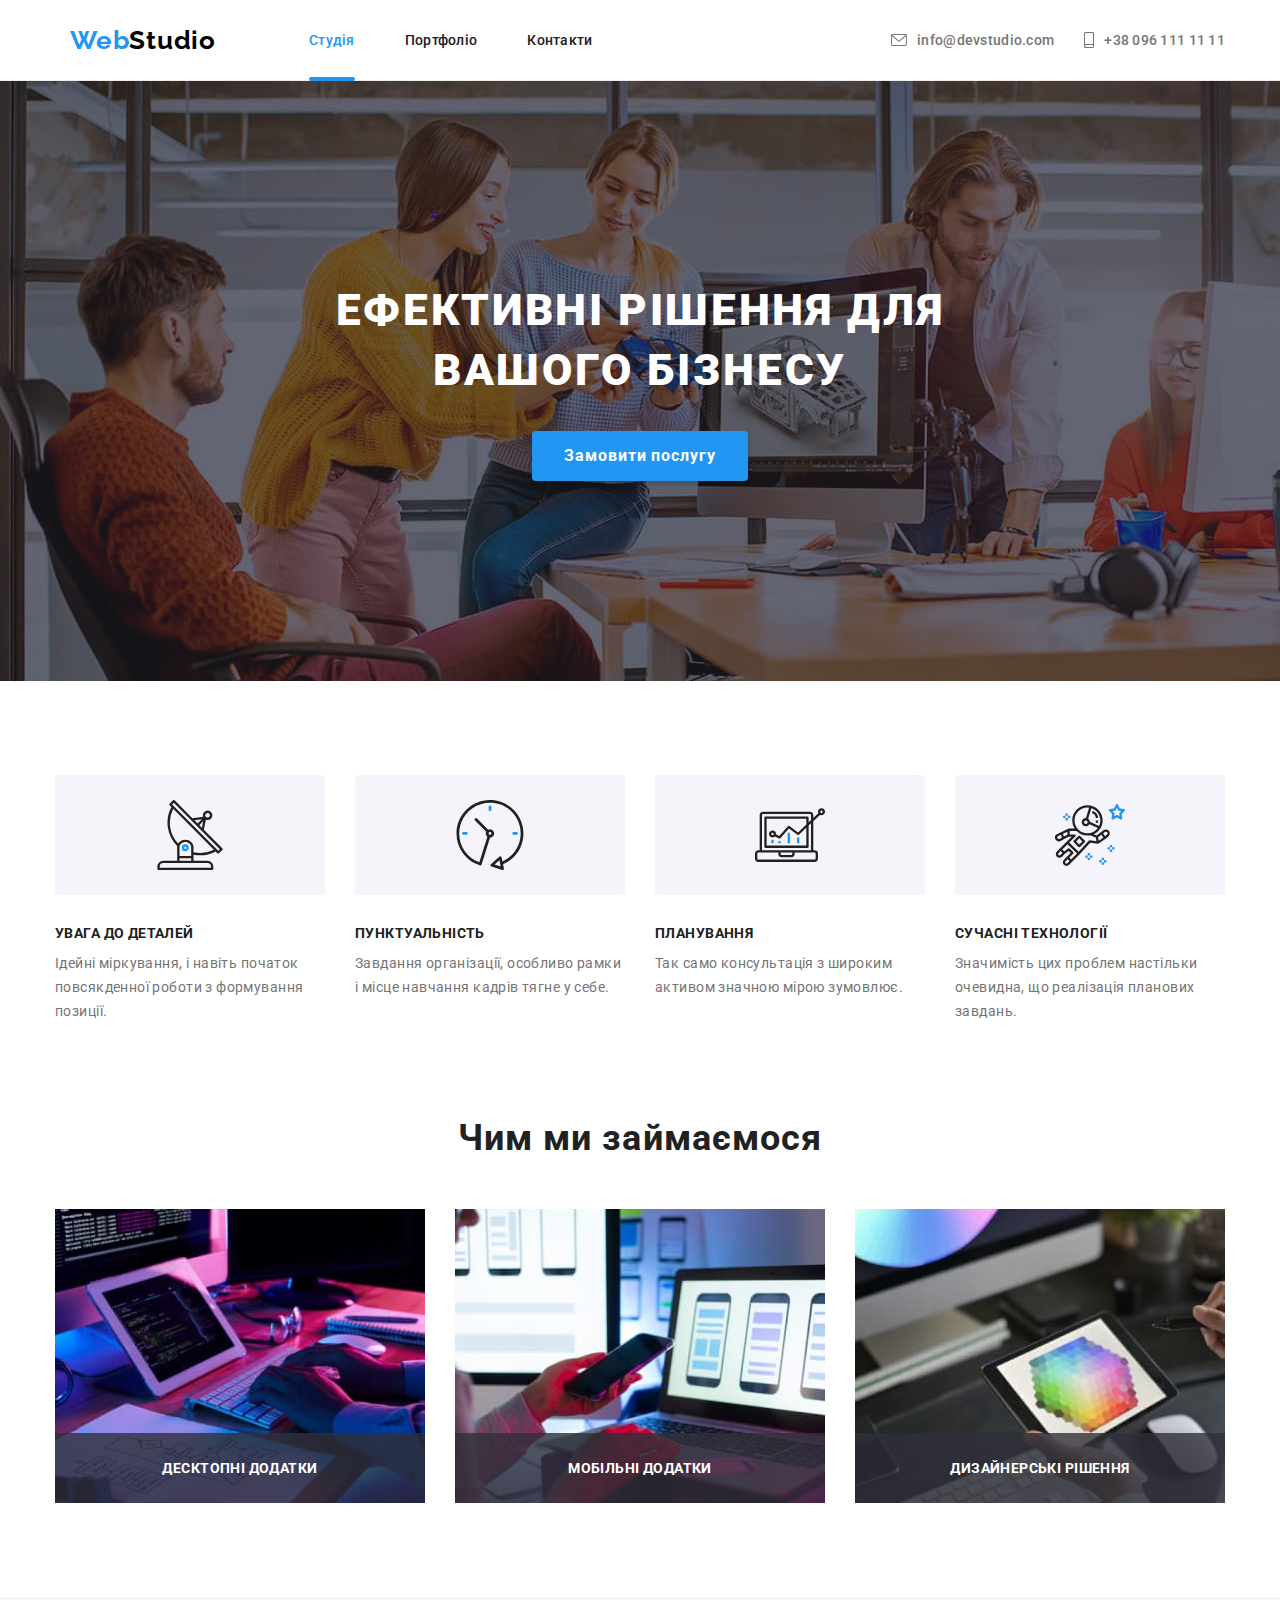
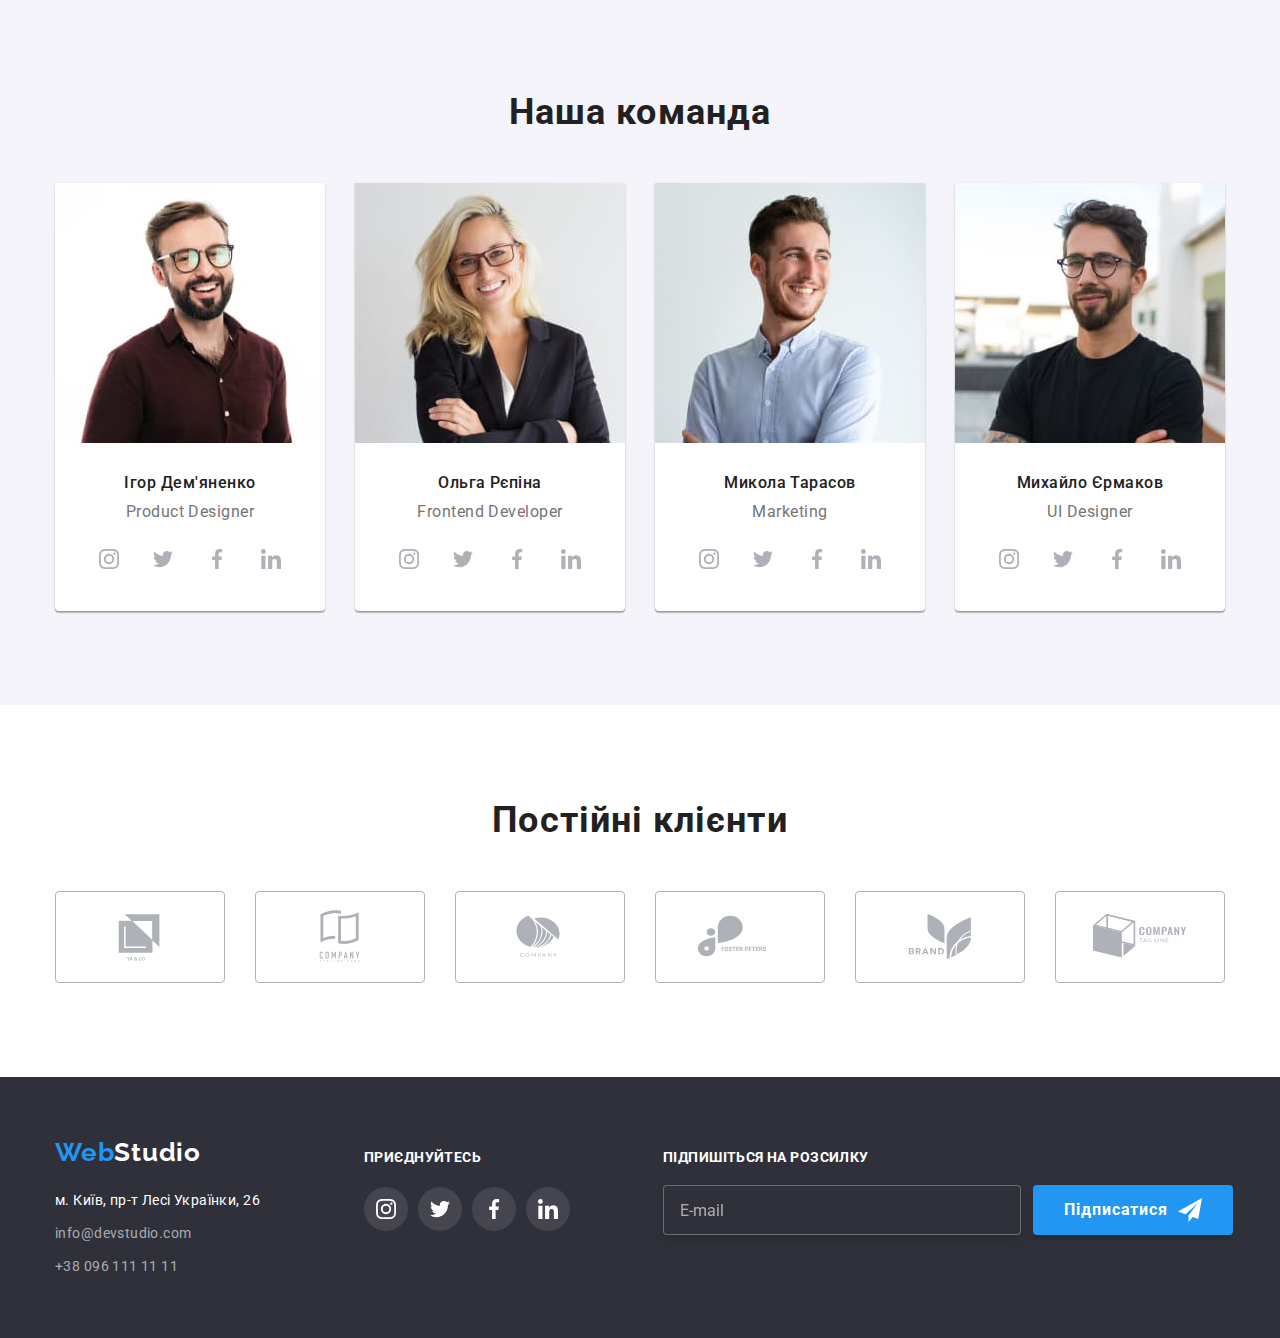
==== commit 651d59e9: "sleepless night" ====
--- a/index.html
+++ b/index.html
@@ -18,7 +18,7 @@
             <!-- Name -->            
                 <a class="logo header__logo" href="./index.html">Web<span>Studio</span></a>
                 <!-- mobile menu -->
-                <button class="menu-toggle js-open-menu btn--header" aria-expanded="false"
+                <button class="menu-toggle js-open-menu" aria-expanded="false"
                 aria-controls="mobile-menu">
                     <svg width="40" height="40">
                         <use xlink:href="./img/icons.svg#icon-menu_40px"></use>
@@ -407,9 +407,9 @@
         </footer>
         
         <!-- pop-up menu -->
-        <div class="menu-container js-menu-container" id="mobile-menu">
-            <button class="menu-toggle js-close-menu">
-                <svg class="popup-menu__icon" width="40" height="40">
+        <div class="menu-container js-menu-container popup-menu" id="mobile-menu">
+            <button class="menu-toggle js-close-menu popup-menu__btn">
+                <svg class="popup-menu__icon" width="30" height="30">
                     <use xlink:href="./img/icons.svg#icon-close-black"></use>
                 </svg>
             </button>
--- a/css/main.min.css
+++ b/css/main.min.css
@@ -1 +1 @@
-/*! modern-normalize v1.1.0 | MIT License | https://github.com/sindresorhus/modern-normalize */*,::before,::after{-webkit-box-sizing:border-box;box-sizing:border-box}html{line-height:1.15;-webkit-text-size-adjust:100%;-moz-tab-size:4;-o-tab-size:4;tab-size:4}body{margin:0;font-family:system-ui,-apple-system,"Segoe UI",Roboto,Helvetica,Arial,sans-serif,"Apple Color Emoji","Segoe UI Emoji"}hr{height:0;color:inherit}abbr[title]{-webkit-text-decoration:underline dotted;text-decoration:underline dotted}b,strong{font-weight:bolder}code,kbd,samp,pre{font-family:ui-monospace,SFMono-Regular,Consolas,"Liberation Mono",Menlo,monospace;font-size:1em}small{font-size:80%}sub,sup{font-size:75%;line-height:0;position:relative;vertical-align:baseline}sub{bottom:-0.25em}sup{top:-0.5em}table{text-indent:0;border-color:inherit}button,input,optgroup,select,textarea{font-family:inherit;font-size:100%;line-height:1.15;margin:0}button,select{text-transform:none}button,[type=button],[type=reset],[type=submit]{-webkit-appearance:button;-moz-appearance:button;appearance:button}::-moz-focus-inner{border-style:none;padding:0}:-moz-focusring{outline:1px dotted ButtonText}:-moz-ui-invalid{box-shadow:none}legend{padding:0}progress{vertical-align:baseline}::-webkit-inner-spin-button,::-webkit-outer-spin-button{height:auto}[type=search]{-webkit-appearance:textfield;-moz-appearance:textfield;appearance:textfield;outline-offset:-2px}::-webkit-search-decoration{-webkit-appearance:none;appearance:none}::-webkit-file-upload-button{-webkit-appearance:button;appearance:button;font:inherit}summary{display:list-item}:root{--bgnd-gray: #2F303A;--bgnd-gray-main: rgba(47, 48, 58, 0.4);--bgnd-light-blue: rgba(33, 150, 243, 0.9);--bgnd-light-gray: #F5F4FA;--black-color: #000;--dark-gray: #212121;--dark-shadow: rgba(0, 0, 0, 0.15);--light-blue: #2196F3;--light-blue-bord: rgba(33, 150, 243, 1);--light-blue-select: #188CE8;--light-gray: #757575;--light-gray-bord: rgba(255, 255, 255, 0.3);--selection-color: #2196F3;--shadow-bord: rgba(33, 33, 33, 0.2);--white-color: #FFF;--white-bord: #ECECEC;--white-bord-menu: #EEEEEE;--logo-black: #000;--logo-light-blue: #2196F3;--logo-white: #FFF;--icon-dark: rgba(255, 255, 255, 0.1);--icon-gray: #AFB1B8;--icon-white: #fff;--time: 250ms;--time-effect: cubic-bezier(0.4, 0, 0.2, 1);--font-roboto: "Roboto", sans-serif;--font-raleway: "Raleway", sans-serif}body{font-family:var(--font-roboto);color:var(--light-gray)}h1,h2,h3,p{margin-top:0;margin-bottom:0}ul{margin-top:0;margin-bottom:0;padding-left:0;list-style:none}img{display:block;max-width:100%;height:auto}input{display:block;outline:none}.btn{display:-webkit-box;display:-ms-flexbox;display:flex;-webkit-box-align:center;-ms-flex-align:center;align-items:center;text-align:center;cursor:pointer}.container{max-width:480px;margin:0 auto;padding:0 15px}@media screen and (min-width: 768px){.container{max-width:768px}}@media screen and (min-width: 1200px){.container{min-width:1200px}}.link{text-decoration:none}.section{padding-top:60px;padding-bottom:60px}@media screen and (min-width: 1200px){.section{padding-top:94px;padding-bottom:94px}}.title-section{font-weight:700;font-size:28px;line-height:1.1786;text-align:center;letter-spacing:.03em;color:var(--dark-gray)}@media screen and (min-width: 1200px){.title-section{font-weight:700;font-size:36px;line-height:1.1667}}.title-uppercase{font-weight:700;font-size:14px;line-height:1.1429;letter-spacing:.03em;text-transform:uppercase}.visually-hidden{position:absolute;width:1px;height:1px;margin:-1px;border:0;padding:0;white-space:nowrap;-webkit-clip-path:inset(100%);clip-path:inset(100%);clip:rect(0 0 0 0);overflow:hidden}#subscribe-form{color:var(--light-gray)}.header{border-bottom:1px solid var(--white-bord);background-color:var(--white-color)}@media screen and (max-width: 767px){.header{position:relative}}.header__container{display:-webkit-box;display:-ms-flexbox;display:flex;-webkit-box-align:center;-ms-flex-align:center;align-items:center}.header__logo{margin-right:auto;padding-top:16px;padding-bottom:16px;padding-left:15px}@media screen and (min-width: 768px){.header__logo{margin-right:87px}}@media screen and (min-width: 1200px){.header__logo{margin-right:93px}}.header__logo span{color:var(--logo-black)}.logo{font-family:var(--font-raleway);font-weight:700;font-size:24px;line-height:1.1667;letter-spacing:.03em;color:var(--logo-light-blue);text-decoration:none}@media screen and (min-width: 768px){.logo{font-weight:700;font-size:24px;line-height:1.1667}}@media screen and (min-width: 1200px){.logo{font-weight:700;font-size:26px;line-height:1.1923}}.nav{display:none}@media screen and (min-width: 768px){.nav{display:-webkit-box;display:-ms-flexbox;display:flex;-webkit-box-align:center;-ms-flex-align:center;align-items:center}}.nav__item:not(:last-child){margin-right:50px}.nav__item{position:relative}.nav__link{position:relative;display:block;font-weight:500;font-size:14px;line-height:1.1429;letter-spacing:.02em;color:var(--dark-gray);padding-top:32px;padding-bottom:32px;-webkit-transition:color var(--time) var(--time-effect);transition:color var(--time) var(--time-effect)}.nav__link:hover,.nav__link:focus{color:var(--selection-color)}.nav__link:hover::after,.nav__link:focus::after{-webkit-transform:scaleX(1);transform:scaleX(1)}.nav__link--current{color:var(--selection-color)}.nav__link--current::after{position:absolute;content:"";display:block;bottom:-1px;width:100%;height:4px;border-radius:2px;background:var(--selection-color);-webkit-transition:-webkit-transform var(--time) var(--time-effect);transition:-webkit-transform var(--time) var(--time-effect);transition:transform var(--time) var(--time-effect);transition:transform var(--time) var(--time-effect), -webkit-transform var(--time) var(--time-effect)}.contact-list{display:none}@media screen and (min-width: 768px)and (max-width: 1199px){.contact-list{display:-webkit-box;display:-ms-flexbox;display:flex;-webkit-box-orient:vertical;-webkit-box-direction:normal;-ms-flex-direction:column;flex-direction:column;gap:10px;position:absolute;top:21px;right:15px}}@media screen and (min-width: 1200px){.contact-list{display:-webkit-box;display:-ms-flexbox;display:flex;margin-left:auto;gap:30px}}.contact-list__link{font-weight:500;font-size:12px;line-height:1.1667;letter-spacing:.02em;color:var(--light-gray);margin-left:auto;display:-webkit-box;display:-ms-flexbox;display:flex;-webkit-box-align:center;-ms-flex-align:center;align-items:center;fill:currentColor;-webkit-transition:color var(--time) var(--time-effect);transition:color var(--time) var(--time-effect)}@media screen and (min-width: 1200px){.contact-list__link{font-weight:500;font-size:14px;line-height:1.1429}}.contact-list__link:hover,.contact-list__link:focus{color:var(--selection-color);fill:currentColor}.contact-list__icon-envelope{margin-right:8px;width:14px;height:10px}@media screen and (min-width: 1200px){.contact-list__icon-envelope{margin-right:10px;width:16px;height:12px}}.contact-list__icon-tel{margin-right:8px;width:10px;height:14px}@media screen and (min-width: 1200px){.contact-list__icon-tel{margin-right:10px;width:10px;height:16px}}.hero{display:-webkit-box;display:-ms-flexbox;display:flex;-webkit-box-pack:center;-ms-flex-pack:center;justify-content:center;background-color:var(--bgnd-gray);margin:0 auto}@media screen and (min-width: 1200px){.hero{max-width:1600px}}.hero--container{padding-top:118px;padding-bottom:118px;height:400px;background-image:-webkit-gradient(linear, left top, right top, from(var(--bgnd-gray-main)), to(var(--bgnd-gray-main))),url(../img/head-mobile.jpg);background-image:linear-gradient(to right, var(--bgnd-gray-main), var(--bgnd-gray-main)),url(../img/head-mobile.jpg);background-repeat:no-repeat;background-size:cover;text-align:center}@media(min-device-pixel-ratio: 2)and (max-width: 767px),(-webkit-min-device-pixel-ratio: 2)and (max-width: 767px),(min-resolution: 192dpi)and (max-width: 767px),(min-resolution: 2dppx)and (max-width: 767px){.hero--container{background-image:-webkit-gradient(linear, left top, right top, from(var(--bgnd-gray-main)), to(var(--bgnd-gray-main))),url(../img/head-mobile@2x.jpg);background-image:linear-gradient(to right, var(--bgnd-gray-main), var(--bgnd-gray-main)),url(../img/head-mobile@2x.jpg)}}@media screen and (min-width: 768px){.hero--container{background-image:-webkit-gradient(linear, left top, right top, from(var(--bgnd-gray-main)), to(var(--bgnd-gray-main))),url(../img/head-tablet.jpg);background-image:linear-gradient(to right, var(--bgnd-gray-main), var(--bgnd-gray-main)),url(../img/head-tablet.jpg)}}@media(min-device-pixel-ratio: 2)and (min-width: 768px),(-webkit-min-device-pixel-ratio: 2)and (min-width: 768px),(min-resolution: 192dpi)and (min-width: 768px),(min-resolution: 2dppx)and (min-width: 768px){.hero--container{background-image:-webkit-gradient(linear, left top, right top, from(var(--bgnd-gray-main)), to(var(--bgnd-gray-main))),url(../img/head-tablet@2x.jpg);background-image:linear-gradient(to right, var(--bgnd-gray-main), var(--bgnd-gray-main)),url(../img/head-tablet@2x.jpg)}}@media screen and (min-width: 1200px){.hero--container{padding-top:200px;padding-bottom:200px;background-image:-webkit-gradient(linear, left top, right top, from(var(--bgnd-gray-main)), to(var(--bgnd-gray-main))),url(../img/head-desktop.jpg);background-image:linear-gradient(to right, var(--bgnd-gray-main), var(--bgnd-gray-main)),url(../img/head-desktop.jpg);max-width:1600px;height:600px}}@media(min-device-pixel-ratio: 2)and (min-width: 1200px),(-webkit-min-device-pixel-ratio: 2)and (min-width: 1200px),(min-resolution: 192dpi)and (min-width: 1200px),(min-resolution: 2dppx)and (min-width: 1200px){.hero--container{padding-top:200px;padding-bottom:200px;background-image:-webkit-gradient(linear, left top, right top, from(var(--bgnd-gray-main)), to(var(--bgnd-gray-main))),url(../img/head-desktop@2x.jpg);background-image:linear-gradient(to right, var(--bgnd-gray-main), var(--bgnd-gray-main)),url(../img/head-desktop@2x.jpg);max-width:1600px;height:600px}}.hero__title{font-weight:900;font-size:26px;line-height:1.6154;max-width:360px;text-align:center;letter-spacing:.06em;text-transform:uppercase;color:var(--white-color);margin-bottom:30px;margin-left:auto;margin-right:auto}@media screen and (min-width: 1200px){.hero__title{font-weight:900;font-size:44px;line-height:1.36;max-width:696px}}.btn--header{-webkit-box-pack:center;-ms-flex-pack:center;justify-content:center;position:absolute;top:10px;right:15px;background-color:rgba(0,0,0,0);fill:var(--black-color);border:1px solid rgba(0,0,0,0)}@media screen and (min-width: 768px){.btn--header{display:none}}.btn--hero{font-family:var(--font-roboto);font-weight:700;font-size:16px;line-height:1.875;display:-webkit-box;display:-ms-flexbox;display:flex;-webkit-box-pack:center;-ms-flex-pack:center;justify-content:center;-webkit-box-align:center;-ms-flex-align:center;align-items:center;text-align:center;letter-spacing:.06em;-webkit-box-shadow:0px 4px 4px var(--dark-shadow);box-shadow:0px 4px 4px var(--dark-shadow);border-radius:4px;color:var(--white-color);background-color:var(--light-blue);padding:10px 24px;min-width:200px;height:50px;margin:0 auto;border:none}@media screen and (min-width: 1200px){.btn--hero{font-weight:700;font-size:16px;line-height:1.875;padding:10px 32px;min-width:216px}}.btn--modal-form{-webkit-box-pack:center;-ms-flex-pack:center;justify-content:center;margin-bottom:0;margin-left:124px;width:200px;height:50px;font-weight:700;font-size:16px;line-height:1.875;letter-spacing:.06em;color:var(--white-color);background:var(--light-blue);-webkit-box-shadow:0px 4px 4px var(--dark-shadow);box-shadow:0px 4px 4px var(--dark-shadow);border-radius:4px;padding:10px 52px;border:none;-webkit-transition:background-color var(--time) var(--time-effect),color var(--time) var(--time-effect);transition:background-color var(--time) var(--time-effect),color var(--time) var(--time-effect)}.btn--modal-form:hover,.btn--modal-form:focus{background-color:var(--light-blue-select);color:var(--white-color);-webkit-box-shadow:0px 4px 4px var(--dark-shadow);box-shadow:0px 4px 4px var(--dark-shadow);border-radius:4px}.btn--subs-form{display:-webkit-box;display:-ms-flexbox;display:flex;-webkit-box-align:center;-ms-flex-align:center;align-items:center;text-align:center;-webkit-box-pack:center;-ms-flex-pack:center;justify-content:center;gap:12px;width:200px;height:50px;font-weight:700;font-size:16px;line-height:1.875;letter-spacing:.06em;color:var(--white-color);fill:var(--white-color);background-color:var(--light-blue);-webkit-box-shadow:0px 4px 4px var(--dark-shadow);box-shadow:0px 4px 4px var(--dark-shadow);border-radius:4px;border:none}@media screen and (min-width: 1200px){.btn--subs-form{gap:10px}}.btn--link-filter{font-family:var(--font-roboto);font-weight:500;font-size:16px;line-height:1.625;letter-spacing:.03em;border-radius:4px;color:var(--dark-gray);padding:6px 22px;background:var(--bgnd-light-gray);border-radius:4px;border:none;-webkit-transition:color var(--time) var(--time-effect),background-color var(--time) var(--time-effect);transition:color var(--time) var(--time-effect),background-color var(--time) var(--time-effect)}.btn--link-filter:hover,.btn--link-filter:focus{background-color:var(--selection-color);color:var(--white-color);-webkit-box-shadow:0px 3px 1px rgba(0,0,0,.1),0px 1px 2px rgba(0,0,0,.08),0px 2px 2px rgba(0,0,0,.12);box-shadow:0px 3px 1px rgba(0,0,0,.1),0px 1px 2px rgba(0,0,0,.08),0px 2px 2px rgba(0,0,0,.12);border-radius:4px}.description{background-color:var(--white-color)}.description__list{display:-webkit-box;display:-ms-flexbox;display:flex}@media screen and (max-width: 767px){.description__list{-webkit-box-orient:vertical;-webkit-box-direction:normal;-ms-flex-direction:column;flex-direction:column;-webkit-box-align:center;-ms-flex-align:center;align-items:center}}@media screen and (min-width: 768px)and (max-width: 1199px){.description__list{gap:30px;-ms-flex-wrap:wrap;flex-wrap:wrap;-webkit-box-align:center;-ms-flex-align:center;align-items:center;-webkit-box-pack:center;-ms-flex-pack:center;justify-content:center}}@media screen and (min-width: 1200px){.description__list{-webkit-box-orient:horizontal;-webkit-box-direction:normal;-ms-flex-direction:row;flex-direction:row}}.description__item{max-width:450px}@media screen and (max-width: 767px){.description__item{-webkit-box-pack:center;-ms-flex-pack:center;justify-content:center}.description__item:not(:first-child){margin-top:30px}}@media screen and (min-width: 768px)and (max-width: 1199px){.description__item{width:354px}}@media screen and (min-width: 1200px){.description__item{width:270px}.description__item:not(:last-child){margin-right:30px}}.description__icon-style{display:-webkit-box;display:-ms-flexbox;display:flex;-webkit-box-align:center;-ms-flex-align:center;align-items:center;-webkit-box-pack:center;-ms-flex-pack:center;justify-content:center;width:100%;height:120px;margin-bottom:30px;background:var(--bgnd-light-gray);border-radius:4px;fill:var(--dark-gray)}@media screen and (min-width: 768px){.description__icon-style{width:354px;height:120px}}@media screen and (min-width: 1200px){.description__icon-style{width:270px;height:120px}}.description__title{color:var(--dark-gray);margin-bottom:10px}@media screen and (max-width: 767px){.description__title{text-align:center}}.description__text{font-size:14px;line-height:1.7143;letter-spacing:.03em}.occupation{display:none}@media screen and (min-width: 1200px){.occupation{display:-webkit-box;display:-ms-flexbox;display:flex;padding-bottom:94px}}.occupation__title{margin-bottom:50px;display:-webkit-box;display:-ms-flexbox;display:flex;text-align:center;-webkit-box-pack:center;-ms-flex-pack:center;justify-content:center}.occupation__list{display:-webkit-box;display:-ms-flexbox;display:flex;text-align:center;width:1170px;margin-right:-30px}.occupation__item{margin-right:30px;position:relative;width:100%;height:100%}.occupation__item:last-child{margin-right:0}.occupation__text{text-align:center;width:100%;height:70px;position:absolute;padding-top:27px;padding-bottom:27px;bottom:0;color:var(--white-color);background-color:rgba(47,48,58,.8)}.team{background-color:var(--bgnd-light-gray)}.team__title{margin-bottom:30px}@media screen and (min-width: 1200px){.team__title{margin-bottom:50px}}.team__list{display:-webkit-box;display:-ms-flexbox;display:flex}@media screen and (max-width: 767px){.team__list{-webkit-box-orient:vertical;-webkit-box-direction:normal;-ms-flex-direction:column;flex-direction:column;-webkit-box-align:center;-ms-flex-align:center;align-items:center;gap:30px}}@media screen and (min-width: 768px)and (max-width: 1199px){.team__list{gap:30px;-ms-flex-wrap:wrap;flex-wrap:wrap;-webkit-box-align:center;-ms-flex-align:center;align-items:center;-webkit-box-pack:center;-ms-flex-pack:center;justify-content:center}}.team__item{max-width:450px;background:var(--white-color);-webkit-box-shadow:0px 1px 3px rgba(0,0,0,.12),0px 1px 1px rgba(0,0,0,.14),0px 2px 1px rgba(0,0,0,.2);box-shadow:0px 1px 3px rgba(0,0,0,.12),0px 1px 1px rgba(0,0,0,.14),0px 2px 1px rgba(0,0,0,.2);border-radius:0px 0px 4px 4px}@media screen and (max-width: 767px){.team__item{-webkit-box-pack:center;-ms-flex-pack:center;justify-content:center}}@media screen and (min-width: 768px)and (max-width: 1199px){.team__item{width:354px}}@media screen and (min-width: 1200px){.team__item{width:1170px}.team__item:not(:last-child){margin-right:30px}}.member{display:block}.member__pic{padding-top:0}.member__description{padding-top:30px;padding-bottom:24px}@media screen and (min-width: 1200px){.member__description{padding-bottom:30px}}.member__social{margin-top:16px}.member__name{font-weight:500;font-size:16px;line-height:1.1875;text-align:center;letter-spacing:.03em;color:var(--dark-gray);margin-bottom:10px}.member__job-title{font-size:16px;line-height:1.1875;text-align:center;letter-spacing:.03em}.member__link{background-color:var(--white-color);fill:var(--icon-gray);-webkit-transition:fill var(--time) var(--time-effect),background-color var(--time) var(--time-effect);transition:fill var(--time) var(--time-effect),background-color var(--time) var(--time-effect)}.socials{display:-webkit-box;display:-ms-flexbox;display:flex;-webkit-box-align:center;-ms-flex-align:center;align-items:center;-webkit-box-pack:center;-ms-flex-pack:center;justify-content:center;gap:10px}.socials__link{display:-webkit-box;display:-ms-flexbox;display:flex;-webkit-box-align:center;-ms-flex-align:center;align-items:center;-webkit-box-pack:center;-ms-flex-pack:center;justify-content:center;width:44px;height:44px;border-radius:50%}.socials__link:hover,.socials__link:focus{fill:var(--icon-white);background-color:var(--selection-color)}.socials__link--footer{background-color:var(--icon-dark);fill:var(--icon-white);-webkit-transition:background-color var(--time) var(--time-effect);transition:background-color var(--time) var(--time-effect)}.customers{display:-webkit-box;display:-ms-flexbox;display:flex;-webkit-box-align:center;-ms-flex-align:center;align-items:center;-webkit-box-pack:center;-ms-flex-pack:center;justify-content:center;gap:30px;margin-top:30px}@media screen and (max-width: 767px){.customers{-ms-flex-wrap:wrap;flex-wrap:wrap}}@media screen and (min-width: 768px)and (max-width: 1199px){.customers{-ms-flex-wrap:wrap;flex-wrap:wrap}}@media screen and (min-width: 1200px){.customers{margin-top:50px}}.customers__link{display:-webkit-box;display:-ms-flexbox;display:flex;-webkit-box-align:center;-ms-flex-align:center;align-items:center;-webkit-box-pack:center;-ms-flex-pack:center;justify-content:center;width:210px;height:92px;border:1px solid var(--icon-gray);border-radius:4px;fill:var(--icon-gray);-webkit-transition:fill var(--time) var(--time-effect),border var(--time) var(--time-effect);transition:fill var(--time) var(--time-effect),border var(--time) var(--time-effect)}@media screen and (min-width: 768px){.customers__link{width:226px;height:92px}}@media screen and (min-width: 1200px){.customers__link{width:170px;height:92px}}.customers__link:hover,.customers__link:focus{border:1px solid var(--selection-color);fill:var(--selection-color)}.footer{background-color:var(--bgnd-gray)}.footer__container{display:-webkit-box;display:-ms-flexbox;display:flex}@media screen and (max-width: 767px){.footer__container{max-width:767px;-webkit-box-orient:vertical;-webkit-box-direction:normal;-ms-flex-direction:column;flex-direction:column;-webkit-box-align:center;-ms-flex-align:center;align-items:center;gap:60px}}@media screen and (min-width: 1200px){.footer__container{display:-webkit-box;display:-ms-flexbox;display:flex;-webkit-box-pack:start;-ms-flex-pack:start;justify-content:flex-start;gap:70px}}.footer__header{display:block}@media screen and (max-width: 767px){.footer__header{padding-top:60px}}@media screen and (min-width: 1200px){.footer__header{display:block;padding-top:60px;padding-bottom:60px}}.footer__logo{text-align:center}@media screen and (max-width: 767px){.footer__logo{display:-webkit-box;display:-ms-flexbox;display:flex;-webkit-box-pack:center;-ms-flex-pack:center;justify-content:center}}@media screen and (min-width: 1200px){.footer__logo{margin-right:93px}}.footer__logo span{color:var(--logo-white)}.footer__address{margin-top:20px}@media screen and (max-width: 1199px){.footer__address{text-align:center}}@media screen and (min-width: 1200px){.footer__address{margin-top:20px}}.footer__item:not(:last-child){margin-bottom:8px}@media screen and (min-width: 1200px){.footer__item:not(:last-child){margin-bottom:9px}}.footer__link{font-style:normal;font-size:14px;line-height:1.7143;letter-spacing:.03em;text-align:center;text-decoration:none}@media screen and (min-width: 1200px){.footer__link{font-style:normal;font-size:14px;line-height:1.7143;letter-spacing:.03em;text-decoration:none}}.footer__link--place{color:var(--white-color)}.footer__link--contacts{color:rgba(255,255,255,.6)}.footer__link:hover,.footer__link:focus{color:var(--selection-color)}.footer__socials{display:-webkit-box;display:-ms-flexbox;display:flex;width:206px;-ms-flex-wrap:wrap;flex-wrap:wrap}@media screen and (max-width: 767px){.footer__socials{-webkit-box-orient:vertical;-webkit-box-direction:normal;-ms-flex-direction:column;flex-direction:column}}@media screen and (min-width: 768px){.footer__socials{-webkit-box-orient:vertical;-webkit-box-direction:normal;-ms-flex-direction:column;flex-direction:column}}@media screen and (min-width: 1200px){.footer__socials{display:-webkit-box;display:-ms-flexbox;display:flex;width:206px;-ms-flex-wrap:wrap;flex-wrap:wrap;padding-top:72px;padding-bottom:100px}}.footer__title{color:var(--white-color);margin-bottom:20px}@media screen and (max-width: 1199px){.footer__title{text-align:center}}.footer__subs-form{display:-webkit-box;display:-ms-flexbox;display:flex}@media screen and (max-width: 767px){.footer__subs-form{-webkit-box-orient:vertical;-webkit-box-direction:normal;-ms-flex-direction:column;flex-direction:column}}@media screen and (min-width: 1200px){.footer__subs-form{display:-webkit-box;display:-ms-flexbox;display:flex;-ms-flex-wrap:wrap;flex-wrap:wrap;width:570px;height:86px;margin-left:23px;padding-top:72px;padding-bottom:94px}}.subs-form{display:-webkit-box;display:-ms-flexbox;display:flex}@media screen and (max-width: 767px){.subs-form{-webkit-box-orient:vertical;-webkit-box-direction:normal;-ms-flex-direction:column;flex-direction:column}}@media screen and (min-width: 1200px){.subs-form{-webkit-box-pack:start;-ms-flex-pack:start;justify-content:flex-start;-ms-flex-wrap:nowrap;flex-wrap:nowrap;-webkit-box-align:center;-ms-flex-align:center;align-items:center;gap:12px}}.subs-form__label{display:-webkit-box;display:-ms-flexbox;display:flex;font-size:16px;line-height:1.25;-webkit-box-align:center;-ms-flex-align:center;align-items:center;letter-spacing:.03em}.subs-form__input{width:358px;height:50px;border:1px solid var(--light-gray-bord);-webkit-filter:drop-shadow(0px 4px 4px var(--dark-shadow));filter:drop-shadow(0px 4px 4px var(--dark-shadow));border-radius:4px;background-color:var(--bgnd-gray);padding:15px 16px;resize:none}@media screen and (min-width: 1200px){.subs-form__input{width:358px;height:50px;border:1px solid var(--light-gray-bord);-webkit-filter:drop-shadow(0px 4px 4px var(--dark-shadow));filter:drop-shadow(0px 4px 4px var(--dark-shadow));border-radius:4px;background-color:var(--bgnd-gray);padding:15px 16px;resize:none}}.subs-form__input::-webkit-input-placeholder{color:rgba(255,255,255,.6)}.subs-form__input::-moz-placeholder{color:rgba(255,255,255,.6)}.subs-form__input:-ms-input-placeholder{color:rgba(255,255,255,.6)}.subs-form__input::-ms-input-placeholder{color:rgba(255,255,255,.6)}.subs-form__input::placeholder{color:rgba(255,255,255,.6)}.backdrop{position:fixed;top:0;left:0;width:100%;height:100%;background-color:rgba(0,0,0,.2);-webkit-transition:opacity var(--time) var(--time-effect),visibility var(--time) var(--time-effect);transition:opacity var(--time) var(--time-effect),visibility var(--time) var(--time-effect)}.is-hidden{opacity:0;visibility:hidden;pointer-events:none}.modal{position:absolute;left:50%;top:50%;width:528px;height:581px;-webkit-transform:translate(-50%, -50%);transform:translate(-50%, -50%);background-color:var(--white-color);-webkit-box-shadow:0px 1px 3px rgba(0,0,0,.12),0px 1px 1px rgba(0,0,0,.14),0px 2px 1px rgba(0,0,0,.2);box-shadow:0px 1px 3px rgba(0,0,0,.12),0px 1px 1px rgba(0,0,0,.14),0px 2px 1px rgba(0,0,0,.2);border-radius:4px}.modal__btn{-webkit-box-pack:center;-ms-flex-pack:center;justify-content:center;position:absolute;top:8px;right:8px;width:30px;height:30px;border-radius:50%;border:1px solid rgba(0,0,0,.1);background-color:rgba(0,0,0,0);padding:0;fill:var(--black-color);-webkit-transition:fill var(--time) var(--time-effect);transition:fill var(--time) var(--time-effect)}.modal__btn:hover,.modal__btn:focus{fill:var(--selection-color)}.modal__icon{width:18px;height:18px}.modal-form{padding:40px 40px;max-width:528px}.modal-form__header{font-weight:700;font-size:20px;line-height:1.15;text-align:center;letter-spacing:.03em;color:var(--dark-gray);display:block;margin-top:0;margin-bottom:12px}.modal-form__input{height:40px;border:1px solid var(--shadow-bord);border-radius:4px;padding:12px 12px 12px 42px;color:var(--dark-gray);-webkit-transition:border var(--time) var(--time-effect);transition:border var(--time) var(--time-effect)}.modal-form__input:hover+svg,.modal-form__input:focus+svg{fill:var(--selection-color)}.modal-form__input:hover,.modal-form__input:focus{border:1px solid var(--light-blue-bord)}.modal-form__label{display:-webkit-box;display:-ms-flexbox;display:flex;-webkit-box-orient:vertical;-webkit-box-direction:normal;-ms-flex-direction:column;flex-direction:column;font-size:12px;line-height:1.1667;letter-spacing:.01em;position:relative;fill:var(--dark-gray)}.modal-form__label:not(:last-child){margin-bottom:10px}.modal-form__input,.modal-form__textarea{display:block;width:100%;margin-top:4px;outline:none}.modal-form__icon{position:absolute;bottom:11px;left:12px;-webkit-transition:fill var(--time) var(--time-effect);transition:fill var(--time) var(--time-effect)}.modal-form__textarea{border:1px solid var(--shadow-bord);border-radius:4px;margin-top:4px;-webkit-transition:border var(--time) var(--time-effect);transition:border var(--time) var(--time-effect);height:120px;resize:none;padding:12px 16px}.modal-form__textarea::-webkit-input-placeholder{color:rgba(117,117,117,.5)}.modal-form__textarea::-moz-placeholder{color:rgba(117,117,117,.5)}.modal-form__textarea:-ms-input-placeholder{color:rgba(117,117,117,.5)}.modal-form__textarea::-ms-input-placeholder{color:rgba(117,117,117,.5)}.modal-form__textarea::placeholder{color:rgba(117,117,117,.5)}.modal-form__textarea:hover,.modal-form__textarea:focus{border:1px solid var(--light-blue-bord)}.modal-form__checkbox{display:-webkit-box;display:-ms-flexbox;display:flex;-webkit-box-align:center;-ms-flex-align:center;align-items:center;-webkit-box-pack:start;-ms-flex-pack:start;justify-content:flex-start;margin-top:20px;margin-left:12px;height:24px;margin-bottom:30px}.modal-form__checkbox label{position:relative}.modal-form__checkbox label::before{position:absolute;top:5px;left:2px;display:inline-block;content:"";width:16px;height:15px;border:1px solid var(--dark-gray);border-radius:2px;margin-right:7px;cursor:pointer;-webkit-transition:background-color var(--time) var(--time-effect),border var(--time) var(--time-effect);transition:background-color var(--time) var(--time-effect),border var(--time) var(--time-effect)}.modal-form__checkbox input:checked+label::before{background-color:var(--selection-color);background-image:url(../img/check.svg);background-position:center;background-repeat:no-repeat;border:1px solid var(--selection-color)}.modal-form__checkbox-label{display:inline-block;font-size:14px;line-height:1.7143;letter-spacing:.03em;padding-left:25px}.modal-form__checkbox-link{color:var(--light-blue)}.link-filter{display:-webkit-box;display:-ms-flexbox;display:flex;margin-bottom:50px;-webkit-box-pack:center;-ms-flex-pack:center;justify-content:center}.link-filter__item:not(:last-child){margin-right:8px}.project{display:-webkit-box;display:-ms-flexbox;display:flex;-ms-flex-wrap:wrap;flex-wrap:wrap;gap:30px}.project__item{background:var(--white-color);border:1px solid var(--white-bord-menu);max-width:370px;-webkit-transition:-webkit-box-shadow var(--time) var(--time-effect);transition:-webkit-box-shadow var(--time) var(--time-effect);transition:box-shadow var(--time) var(--time-effect);transition:box-shadow var(--time) var(--time-effect), -webkit-box-shadow var(--time) var(--time-effect)}.project__name{padding-left:24px;padding-top:20px;padding-bottom:20px}.project__title{font-weight:700;font-size:18px;line-height:2;letter-spacing:.06em;color:var(--dark-gray)}.project__link{display:block;text-decoration:none}.project__link:hover,.project__link:focus{background:var(--white-color);border:1px solid var(--white-bord-menu);-webkit-box-shadow:0px 1px 1px rgba(0,0,0,.12),0px 4px 4px rgba(0,0,0,.06),1px 4px 6px rgba(0,0,0,.16);box-shadow:0px 1px 1px rgba(0,0,0,.12),0px 4px 4px rgba(0,0,0,.06),1px 4px 6px rgba(0,0,0,.16)}.project__link:hover .project__wrap-text,.project__link:focus .project__wrap-text{-webkit-transform:translateY(0%);transform:translateY(0%)}.project__wrap{position:relative;overflow:hidden}.project__text{font-size:16px;line-height:1.875;letter-spacing:.03em;color:var(--dark-gray)}.project__wrap-text{font-size:18px;line-height:1.5556;letter-spacing:.03em;color:var(--white-color);background-color:var(--bgnd-light-blue);position:absolute;top:0;left:0;width:100%;height:100%;padding:63px 24px;overflow:hidden;-webkit-transform:translateY(101%);transform:translateY(101%);-webkit-transition:-webkit-transform var(--time) var(--time-effect);transition:-webkit-transform var(--time) var(--time-effect);transition:transform var(--time) var(--time-effect);transition:transform var(--time) var(--time-effect), -webkit-transform var(--time) var(--time-effect)}/*# sourceMappingURL=main.min.css.map */+/*! modern-normalize v1.1.0 | MIT License | https://github.com/sindresorhus/modern-normalize */*,::before,::after{-webkit-box-sizing:border-box;box-sizing:border-box}html{line-height:1.15;-webkit-text-size-adjust:100%;-moz-tab-size:4;-o-tab-size:4;tab-size:4}body{margin:0;font-family:system-ui,-apple-system,"Segoe UI",Roboto,Helvetica,Arial,sans-serif,"Apple Color Emoji","Segoe UI Emoji"}hr{height:0;color:inherit}abbr[title]{-webkit-text-decoration:underline dotted;text-decoration:underline dotted}b,strong{font-weight:bolder}code,kbd,samp,pre{font-family:ui-monospace,SFMono-Regular,Consolas,"Liberation Mono",Menlo,monospace;font-size:1em}small{font-size:80%}sub,sup{font-size:75%;line-height:0;position:relative;vertical-align:baseline}sub{bottom:-0.25em}sup{top:-0.5em}table{text-indent:0;border-color:inherit}button,input,optgroup,select,textarea{font-family:inherit;font-size:100%;line-height:1.15;margin:0}button,select{text-transform:none}button,[type=button],[type=reset],[type=submit]{-webkit-appearance:button;-moz-appearance:button;appearance:button}::-moz-focus-inner{border-style:none;padding:0}:-moz-focusring{outline:1px dotted ButtonText}:-moz-ui-invalid{box-shadow:none}legend{padding:0}progress{vertical-align:baseline}::-webkit-inner-spin-button,::-webkit-outer-spin-button{height:auto}[type=search]{-webkit-appearance:textfield;-moz-appearance:textfield;appearance:textfield;outline-offset:-2px}::-webkit-search-decoration{-webkit-appearance:none;appearance:none}::-webkit-file-upload-button{-webkit-appearance:button;appearance:button;font:inherit}summary{display:list-item}:root{--bgnd-gray: #2F303A;--bgnd-gray-main: rgba(47, 48, 58, 0.4);--bgnd-light-blue: rgba(33, 150, 243, 0.9);--bgnd-light-gray: #F5F4FA;--black-color: #000;--dark-gray: #212121;--dark-shadow: rgba(0, 0, 0, 0.15);--light-blue: #2196F3;--light-blue-bord: rgba(33, 150, 243, 1);--light-blue-select: #188CE8;--light-gray: #757575;--light-gray-bord: rgba(255, 255, 255, 0.3);--selection-color: #2196F3;--shadow-bord: rgba(33, 33, 33, 0.2);--white-color: #FFF;--white-bord: #ECECEC;--white-bord-menu: #EEEEEE;--logo-black: #000;--logo-light-blue: #2196F3;--logo-white: #FFF;--icon-dark: rgba(255, 255, 255, 0.1);--icon-gray: #AFB1B8;--icon-white: #fff;--time: 250ms;--time-effect: cubic-bezier(0.4, 0, 0.2, 1);--font-roboto: "Roboto", sans-serif;--font-raleway: "Raleway", sans-serif}body{font-family:var(--font-roboto);color:var(--light-gray)}h1,h2,h3,p{margin-top:0;margin-bottom:0}ul{margin-top:0;margin-bottom:0;padding-left:0;list-style:none}img{display:block;max-width:100%;height:auto}input{display:block;outline:none}.btn{display:-webkit-box;display:-ms-flexbox;display:flex;-webkit-box-align:center;-ms-flex-align:center;align-items:center;text-align:center;cursor:pointer}.container{max-width:480px;margin:0 auto;padding:0 15px}@media screen and (min-width: 768px){.container{max-width:768px}}@media screen and (min-width: 1200px){.container{min-width:1200px}}.link{text-decoration:none}.section{padding-top:60px;padding-bottom:60px}@media screen and (min-width: 1200px){.section{padding-top:94px;padding-bottom:94px}}.title-section{font-weight:700;font-size:28px;line-height:1.1786;text-align:center;letter-spacing:.03em;color:var(--dark-gray)}@media screen and (min-width: 1200px){.title-section{font-weight:700;font-size:36px;line-height:1.1667}}.title-uppercase{font-weight:700;font-size:14px;line-height:1.1429;letter-spacing:.03em;text-transform:uppercase}.visually-hidden{position:absolute;width:1px;height:1px;margin:-1px;border:0;padding:0;white-space:nowrap;-webkit-clip-path:inset(100%);clip-path:inset(100%);clip:rect(0 0 0 0);overflow:hidden}#subscribe-form{color:var(--light-gray)}.header{border-bottom:1px solid var(--white-bord);background-color:var(--white-color)}@media screen and (max-width: 767px){.header{position:relative}}.header__container{display:-webkit-box;display:-ms-flexbox;display:flex;-webkit-box-align:center;-ms-flex-align:center;align-items:center}.header__logo{margin-right:auto;padding-top:16px;padding-bottom:16px;padding-left:15px}@media screen and (min-width: 768px){.header__logo{margin-right:87px}}@media screen and (min-width: 1200px){.header__logo{margin-right:93px}}.header__logo span{color:var(--logo-black)}.logo{font-family:var(--font-raleway);font-weight:700;font-size:24px;line-height:1.1667;letter-spacing:.03em;color:var(--logo-light-blue);text-decoration:none}@media screen and (min-width: 768px){.logo{font-weight:700;font-size:24px;line-height:1.1667}}@media screen and (min-width: 1200px){.logo{font-weight:700;font-size:26px;line-height:1.1923}}.popup-menu{background-color:var(--white-color);position:reliative}.popup-menu__btn{-webkit-box-pack:center;-ms-flex-pack:center;justify-content:center;position:absolute;top:3px;right:23px;width:30px;height:30px;border:1px solid rgba(0,0,0,0);background-color:rgba(0,0,0,0);padding:0;fill:var(--dark-gray);-webkit-transition:fill var(--time) var(--time-effect);transition:fill var(--time) var(--time-effect)}.popup-menu__btn:hover,.popup-menu__btn:focus{fill:var(--selection-color)}.popup-menu__btn__icon{width:18px;height:18px}.menu-container{position:fixed;top:0;left:0;width:100vw;height:100vh;padding:32px;z-index:999;-webkit-transform:translateX(100%);transform:translateX(100%);-webkit-transition:-webkit-transform 250ms ease-in-out;transition:-webkit-transform 250ms ease-in-out;transition:transform 250ms ease-in-out;transition:transform 250ms ease-in-out, -webkit-transform 250ms ease-in-out}.menu-container.is-open{-webkit-transform:translateX(0);transform:translateX(0)}.menu-container{position:absolute;top:16px;right:16px}.menu-toggle{display:-webkit-box;display:-ms-flexbox;display:flex;-webkit-box-align:center;-ms-flex-align:center;align-items:center;-webkit-box-pack:center;-ms-flex-pack:center;justify-content:center;background-color:rgba(0,0,0,0);cursor:pointer;border:none;border-radius:50%;outline:none}@media(min-width: 768px){.menu-toggle{display:none}}.mobile-menu{padding:0;margin:0;list-style:none}.nav{display:none}@media screen and (min-width: 768px){.nav{display:-webkit-box;display:-ms-flexbox;display:flex;-webkit-box-align:center;-ms-flex-align:center;align-items:center}}.nav__item:not(:last-child){margin-right:50px}.nav__item{position:relative}.nav__link{position:relative;display:block;font-weight:500;font-size:14px;line-height:1.1429;letter-spacing:.02em;color:var(--dark-gray);padding-top:32px;padding-bottom:32px;-webkit-transition:color var(--time) var(--time-effect);transition:color var(--time) var(--time-effect)}.nav__link:hover,.nav__link:focus{color:var(--selection-color)}.nav__link:hover::after,.nav__link:focus::after{-webkit-transform:scaleX(1);transform:scaleX(1)}.nav__link--current{color:var(--selection-color)}.nav__link--current::after{position:absolute;content:"";display:block;bottom:-1px;width:100%;height:4px;border-radius:2px;background:var(--selection-color);-webkit-transition:-webkit-transform var(--time) var(--time-effect);transition:-webkit-transform var(--time) var(--time-effect);transition:transform var(--time) var(--time-effect);transition:transform var(--time) var(--time-effect), -webkit-transform var(--time) var(--time-effect)}.contact-list{display:none}@media screen and (min-width: 768px)and (max-width: 1199px){.contact-list{display:-webkit-box;display:-ms-flexbox;display:flex;-webkit-box-orient:vertical;-webkit-box-direction:normal;-ms-flex-direction:column;flex-direction:column;gap:10px;position:absolute;top:21px;right:15px}}@media screen and (min-width: 1200px){.contact-list{display:-webkit-box;display:-ms-flexbox;display:flex;margin-left:auto;gap:30px}}.contact-list__link{font-weight:500;font-size:12px;line-height:1.1667;letter-spacing:.02em;color:var(--light-gray);margin-left:auto;display:-webkit-box;display:-ms-flexbox;display:flex;-webkit-box-align:center;-ms-flex-align:center;align-items:center;fill:currentColor;-webkit-transition:color var(--time) var(--time-effect);transition:color var(--time) var(--time-effect)}@media screen and (min-width: 1200px){.contact-list__link{font-weight:500;font-size:14px;line-height:1.1429}}.contact-list__link:hover,.contact-list__link:focus{color:var(--selection-color);fill:currentColor}.contact-list__icon-envelope{margin-right:8px;width:14px;height:10px}@media screen and (min-width: 1200px){.contact-list__icon-envelope{margin-right:10px;width:16px;height:12px}}.contact-list__icon-tel{margin-right:8px;width:10px;height:14px}@media screen and (min-width: 1200px){.contact-list__icon-tel{margin-right:10px;width:10px;height:16px}}.hero{display:-webkit-box;display:-ms-flexbox;display:flex;-webkit-box-pack:center;-ms-flex-pack:center;justify-content:center;background-color:var(--bgnd-gray);margin:0 auto}@media screen and (min-width: 1200px){.hero{max-width:1600px}}.hero--container{padding-top:118px;padding-bottom:118px;height:400px;background-image:-webkit-gradient(linear, left top, right top, from(var(--bgnd-gray-main)), to(var(--bgnd-gray-main))),url(../img/head-mobile.jpg);background-image:linear-gradient(to right, var(--bgnd-gray-main), var(--bgnd-gray-main)),url(../img/head-mobile.jpg);background-repeat:no-repeat;background-size:cover;text-align:center}@media(min-device-pixel-ratio: 2)and (max-width: 767px),(-webkit-min-device-pixel-ratio: 2)and (max-width: 767px),(min-resolution: 192dpi)and (max-width: 767px),(min-resolution: 2dppx)and (max-width: 767px){.hero--container{background-image:-webkit-gradient(linear, left top, right top, from(var(--bgnd-gray-main)), to(var(--bgnd-gray-main))),url(../img/head-mobile@2x.jpg);background-image:linear-gradient(to right, var(--bgnd-gray-main), var(--bgnd-gray-main)),url(../img/head-mobile@2x.jpg)}}@media screen and (min-width: 768px){.hero--container{background-image:-webkit-gradient(linear, left top, right top, from(var(--bgnd-gray-main)), to(var(--bgnd-gray-main))),url(../img/head-tablet.jpg);background-image:linear-gradient(to right, var(--bgnd-gray-main), var(--bgnd-gray-main)),url(../img/head-tablet.jpg)}}@media(min-device-pixel-ratio: 2)and (min-width: 768px),(-webkit-min-device-pixel-ratio: 2)and (min-width: 768px),(min-resolution: 192dpi)and (min-width: 768px),(min-resolution: 2dppx)and (min-width: 768px){.hero--container{background-image:-webkit-gradient(linear, left top, right top, from(var(--bgnd-gray-main)), to(var(--bgnd-gray-main))),url(../img/head-tablet@2x.jpg);background-image:linear-gradient(to right, var(--bgnd-gray-main), var(--bgnd-gray-main)),url(../img/head-tablet@2x.jpg)}}@media screen and (min-width: 1200px){.hero--container{padding-top:200px;padding-bottom:200px;background-image:-webkit-gradient(linear, left top, right top, from(var(--bgnd-gray-main)), to(var(--bgnd-gray-main))),url(../img/head-desktop.jpg);background-image:linear-gradient(to right, var(--bgnd-gray-main), var(--bgnd-gray-main)),url(../img/head-desktop.jpg);max-width:1600px;height:600px}}@media(min-device-pixel-ratio: 2)and (min-width: 1200px),(-webkit-min-device-pixel-ratio: 2)and (min-width: 1200px),(min-resolution: 192dpi)and (min-width: 1200px),(min-resolution: 2dppx)and (min-width: 1200px){.hero--container{padding-top:200px;padding-bottom:200px;background-image:-webkit-gradient(linear, left top, right top, from(var(--bgnd-gray-main)), to(var(--bgnd-gray-main))),url(../img/head-desktop@2x.jpg);background-image:linear-gradient(to right, var(--bgnd-gray-main), var(--bgnd-gray-main)),url(../img/head-desktop@2x.jpg);max-width:1600px;height:600px}}.hero__title{font-weight:900;font-size:26px;line-height:1.6154;max-width:360px;text-align:center;letter-spacing:.06em;text-transform:uppercase;color:var(--white-color);margin-bottom:30px;margin-left:auto;margin-right:auto}@media screen and (min-width: 1200px){.hero__title{font-weight:900;font-size:44px;line-height:1.36;max-width:696px}}.btn--header{-webkit-box-pack:center;-ms-flex-pack:center;justify-content:center;position:absolute;top:10px;right:15px;background-color:rgba(0,0,0,0);fill:var(--black-color);border:1px solid rgba(0,0,0,0)}@media screen and (min-width: 768px){.btn--header{display:none}}.btn--hero{font-family:var(--font-roboto);font-weight:700;font-size:16px;line-height:1.875;display:-webkit-box;display:-ms-flexbox;display:flex;-webkit-box-pack:center;-ms-flex-pack:center;justify-content:center;-webkit-box-align:center;-ms-flex-align:center;align-items:center;text-align:center;letter-spacing:.06em;-webkit-box-shadow:0px 4px 4px var(--dark-shadow);box-shadow:0px 4px 4px var(--dark-shadow);border-radius:4px;color:var(--white-color);background-color:var(--light-blue);padding:10px 24px;min-width:200px;height:50px;margin:0 auto;border:none}@media screen and (min-width: 1200px){.btn--hero{font-weight:700;font-size:16px;line-height:1.875;padding:10px 32px;min-width:216px}}.btn--modal-form{-webkit-box-pack:center;-ms-flex-pack:center;justify-content:center;margin-bottom:0;width:200px;height:50px;font-weight:700;font-size:16px;line-height:1.875;letter-spacing:.06em;color:var(--white-color);background:var(--light-blue);-webkit-box-shadow:0px 4px 4px var(--dark-shadow);box-shadow:0px 4px 4px var(--dark-shadow);border-radius:4px;padding:10px 52px;border:none;-webkit-transition:background-color var(--time) var(--time-effect),color var(--time) var(--time-effect);transition:background-color var(--time) var(--time-effect),color var(--time) var(--time-effect)}@media screen and (min-width: 480px)and (max-width: 1199px){.btn--modal-form{margin-left:85px}}@media screen and (min-width: 1200px){.btn--modal-form{margin-left:124px}}.btn--modal-form:hover,.btn--modal-form:focus{background-color:var(--light-blue-select);color:var(--white-color);-webkit-box-shadow:0px 4px 4px var(--dark-shadow);box-shadow:0px 4px 4px var(--dark-shadow);border-radius:4px}.btn--subs-form{display:-webkit-box;display:-ms-flexbox;display:flex;-webkit-box-align:center;-ms-flex-align:center;align-items:center;text-align:center;-webkit-box-pack:center;-ms-flex-pack:center;justify-content:center;gap:12px;width:200px;height:50px;font-weight:700;font-size:16px;line-height:1.875;letter-spacing:.06em;color:var(--white-color);fill:var(--white-color);background-color:var(--light-blue);-webkit-box-shadow:0px 4px 4px var(--dark-shadow);box-shadow:0px 4px 4px var(--dark-shadow);border-radius:4px;border:none}@media screen and (min-width: 1200px){.btn--subs-form{gap:10px}}.btn--link-filter{font-family:var(--font-roboto);font-weight:500;font-size:16px;line-height:1.625;letter-spacing:.03em;border-radius:4px;color:var(--dark-gray);padding:6px 22px;background:var(--bgnd-light-gray);border-radius:4px;border:none;-webkit-transition:color var(--time) var(--time-effect),background-color var(--time) var(--time-effect);transition:color var(--time) var(--time-effect),background-color var(--time) var(--time-effect)}.btn--link-filter:hover,.btn--link-filter:focus{background-color:var(--selection-color);color:var(--white-color);-webkit-box-shadow:0px 3px 1px rgba(0,0,0,.1),0px 1px 2px rgba(0,0,0,.08),0px 2px 2px rgba(0,0,0,.12);box-shadow:0px 3px 1px rgba(0,0,0,.1),0px 1px 2px rgba(0,0,0,.08),0px 2px 2px rgba(0,0,0,.12);border-radius:4px}.description{background-color:var(--white-color)}.description__list{display:-webkit-box;display:-ms-flexbox;display:flex}@media screen and (max-width: 767px){.description__list{-webkit-box-orient:vertical;-webkit-box-direction:normal;-ms-flex-direction:column;flex-direction:column;-webkit-box-align:center;-ms-flex-align:center;align-items:center}}@media screen and (min-width: 768px)and (max-width: 1199px){.description__list{gap:30px;-ms-flex-wrap:wrap;flex-wrap:wrap;-webkit-box-align:center;-ms-flex-align:center;align-items:center;-webkit-box-pack:center;-ms-flex-pack:center;justify-content:center}}@media screen and (min-width: 1200px){.description__list{-webkit-box-orient:horizontal;-webkit-box-direction:normal;-ms-flex-direction:row;flex-direction:row}}.description__item{max-width:450px}@media screen and (max-width: 767px){.description__item{-webkit-box-pack:center;-ms-flex-pack:center;justify-content:center}.description__item:not(:first-child){margin-top:30px}}@media screen and (min-width: 768px)and (max-width: 1199px){.description__item{width:354px}}@media screen and (min-width: 1200px){.description__item{width:270px}.description__item:not(:last-child){margin-right:30px}}.description__icon-style{display:-webkit-box;display:-ms-flexbox;display:flex;-webkit-box-align:center;-ms-flex-align:center;align-items:center;-webkit-box-pack:center;-ms-flex-pack:center;justify-content:center;width:100%;height:120px;margin-bottom:30px;background:var(--bgnd-light-gray);border-radius:4px;fill:var(--dark-gray)}@media screen and (min-width: 768px){.description__icon-style{width:354px;height:120px}}@media screen and (min-width: 1200px){.description__icon-style{width:270px;height:120px}}.description__title{color:var(--dark-gray);margin-bottom:10px}@media screen and (max-width: 767px){.description__title{text-align:center}}.description__text{font-size:14px;line-height:1.7143;letter-spacing:.03em}.occupation{display:none}@media screen and (min-width: 1200px){.occupation{display:-webkit-box;display:-ms-flexbox;display:flex;padding-bottom:94px}}.occupation__title{margin-bottom:50px;display:-webkit-box;display:-ms-flexbox;display:flex;text-align:center;-webkit-box-pack:center;-ms-flex-pack:center;justify-content:center}.occupation__list{display:-webkit-box;display:-ms-flexbox;display:flex;text-align:center;width:1170px;margin-right:-30px}.occupation__item{margin-right:30px;position:relative;width:100%;height:100%}.occupation__item:last-child{margin-right:0}.occupation__text{text-align:center;width:100%;height:70px;position:absolute;padding-top:27px;padding-bottom:27px;bottom:0;color:var(--white-color);background-color:rgba(47,48,58,.8)}.team{background-color:var(--bgnd-light-gray)}.team__title{margin-bottom:30px}@media screen and (min-width: 1200px){.team__title{margin-bottom:50px}}.team__list{display:-webkit-box;display:-ms-flexbox;display:flex}@media screen and (max-width: 767px){.team__list{-webkit-box-orient:vertical;-webkit-box-direction:normal;-ms-flex-direction:column;flex-direction:column;-webkit-box-align:center;-ms-flex-align:center;align-items:center;gap:30px}}@media screen and (min-width: 768px)and (max-width: 1199px){.team__list{gap:30px;-ms-flex-wrap:wrap;flex-wrap:wrap;-webkit-box-align:center;-ms-flex-align:center;align-items:center;-webkit-box-pack:center;-ms-flex-pack:center;justify-content:center}}.team__item{max-width:450px;background:var(--white-color);-webkit-box-shadow:0px 1px 3px rgba(0,0,0,.12),0px 1px 1px rgba(0,0,0,.14),0px 2px 1px rgba(0,0,0,.2);box-shadow:0px 1px 3px rgba(0,0,0,.12),0px 1px 1px rgba(0,0,0,.14),0px 2px 1px rgba(0,0,0,.2);border-radius:0px 0px 4px 4px}@media screen and (max-width: 767px){.team__item{-webkit-box-pack:center;-ms-flex-pack:center;justify-content:center}}@media screen and (min-width: 768px)and (max-width: 1199px){.team__item{width:354px}}@media screen and (min-width: 1200px){.team__item{width:1170px}.team__item:not(:last-child){margin-right:30px}}.member{display:block}.member__pic{padding-top:0}.member__description{padding-top:30px;padding-bottom:24px}@media screen and (min-width: 1200px){.member__description{padding-bottom:30px}}.member__social{margin-top:16px}.member__name{font-weight:500;font-size:16px;line-height:1.1875;text-align:center;letter-spacing:.03em;color:var(--dark-gray);margin-bottom:10px}.member__job-title{font-size:16px;line-height:1.1875;text-align:center;letter-spacing:.03em}.member__link{background-color:var(--white-color);fill:var(--icon-gray);-webkit-transition:fill var(--time) var(--time-effect),background-color var(--time) var(--time-effect);transition:fill var(--time) var(--time-effect),background-color var(--time) var(--time-effect)}.socials{display:-webkit-box;display:-ms-flexbox;display:flex;-webkit-box-align:center;-ms-flex-align:center;align-items:center;-webkit-box-pack:center;-ms-flex-pack:center;justify-content:center;gap:10px}.socials__link{display:-webkit-box;display:-ms-flexbox;display:flex;-webkit-box-align:center;-ms-flex-align:center;align-items:center;-webkit-box-pack:center;-ms-flex-pack:center;justify-content:center;width:44px;height:44px;border-radius:50%}.socials__link:hover,.socials__link:focus{fill:var(--icon-white);background-color:var(--selection-color)}.socials__link--footer{background-color:var(--icon-dark);fill:var(--icon-white);-webkit-transition:background-color var(--time) var(--time-effect);transition:background-color var(--time) var(--time-effect)}.customers{display:-webkit-box;display:-ms-flexbox;display:flex;-webkit-box-align:center;-ms-flex-align:center;align-items:center;-webkit-box-pack:center;-ms-flex-pack:center;justify-content:center;gap:30px;margin-top:30px}@media screen and (max-width: 767px){.customers{-ms-flex-wrap:wrap;flex-wrap:wrap}}@media screen and (min-width: 768px)and (max-width: 1199px){.customers{-ms-flex-wrap:wrap;flex-wrap:wrap}}@media screen and (min-width: 1200px){.customers{margin-top:50px}}.customers__link{display:-webkit-box;display:-ms-flexbox;display:flex;-webkit-box-align:center;-ms-flex-align:center;align-items:center;-webkit-box-pack:center;-ms-flex-pack:center;justify-content:center;width:210px;height:92px;border:1px solid var(--icon-gray);border-radius:4px;fill:var(--icon-gray);-webkit-transition:fill var(--time) var(--time-effect),border var(--time) var(--time-effect);transition:fill var(--time) var(--time-effect),border var(--time) var(--time-effect)}@media screen and (min-width: 768px){.customers__link{width:226px;height:92px}}@media screen and (min-width: 1200px){.customers__link{width:170px;height:92px}}.customers__link:hover,.customers__link:focus{border:1px solid var(--selection-color);fill:var(--selection-color)}.footer{background-color:var(--bgnd-gray)}.footer__container{display:-webkit-box;display:-ms-flexbox;display:flex}@media screen and (max-width: 767px){.footer__container{padding-top:60px;padding-bottom:60px;max-width:767px;-webkit-box-orient:vertical;-webkit-box-direction:normal;-ms-flex-direction:column;flex-direction:column;-webkit-box-align:center;-ms-flex-align:center;align-items:center;gap:60px}}@media screen and (min-width: 768px)and (max-width: 1199px){.footer__container{padding-top:60px;padding-bottom:60px;-ms-flex-wrap:wrap;flex-wrap:wrap;-webkit-box-align:center;-ms-flex-align:center;align-items:center;-webkit-box-pack:center;-ms-flex-pack:center;justify-content:center}}@media screen and (min-width: 1200px){.footer__container{display:-webkit-box;display:-ms-flexbox;display:flex;-webkit-box-pack:start;-ms-flex-pack:start;justify-content:flex-start;gap:70px}}.footer__header{display:block}@media screen and (min-width: 768px)and (max-width: 1199px){.footer__header{margin-bottom:60px}}@media screen and (min-width: 1200px){.footer__header{display:block;padding-top:60px;padding-bottom:60px}}.footer__logo{text-align:center}@media screen and (max-width: 767px){.footer__logo{display:-webkit-box;display:-ms-flexbox;display:flex;-webkit-box-pack:center;-ms-flex-pack:center;justify-content:center}}@media screen and (min-width: 768px){.footer__logo{display:-webkit-box;display:-ms-flexbox;display:flex;-webkit-box-pack:center;-ms-flex-pack:center;justify-content:center}}@media screen and (min-width: 1200px){.footer__logo{margin-right:93px}}.footer__logo span{color:var(--logo-white)}.footer__address{margin-top:20px}@media screen and (max-width: 1199px){.footer__address{text-align:center}}@media screen and (min-width: 1200px){.footer__address{margin-top:20px}}.footer__item:not(:last-child){margin-bottom:8px}@media screen and (min-width: 1200px){.footer__item:not(:last-child){margin-bottom:9px}}.footer__link{font-style:normal;font-size:14px;line-height:1.7143;letter-spacing:.03em;text-align:center;text-decoration:none}@media screen and (min-width: 1200px){.footer__link{font-style:normal;font-size:14px;line-height:1.7143;letter-spacing:.03em;text-decoration:none}}.footer__link--place{color:var(--white-color)}.footer__link--contacts{color:rgba(255,255,255,.6)}.footer__link:hover,.footer__link:focus{color:var(--selection-color)}.footer__socials{display:-webkit-box;display:-ms-flexbox;display:flex;width:206px;-ms-flex-wrap:wrap;flex-wrap:wrap}@media screen and (max-width: 767px){.footer__socials{-webkit-box-orient:vertical;-webkit-box-direction:normal;-ms-flex-direction:column;flex-direction:column;gap:20px}}@media screen and (min-width: 768px)and (max-width: 1199px){.footer__socials{-webkit-box-orient:vertical;-webkit-box-direction:normal;-ms-flex-direction:column;flex-direction:column;gap:20px;margin-left:165px;margin-bottom:102px}}@media screen and (min-width: 1200px){.footer__socials{display:-webkit-box;display:-ms-flexbox;display:flex;width:206px;-ms-flex-wrap:wrap;flex-wrap:wrap;padding-top:72px;padding-bottom:100px}}.footer__title{color:var(--white-color)}@media screen and (max-width: 1199px){.footer__title{text-align:center}}.footer__subs-form{display:-webkit-box;display:-ms-flexbox;display:flex}@media screen and (max-width: 767px){.footer__subs-form{-webkit-box-orient:vertical;-webkit-box-direction:normal;-ms-flex-direction:column;flex-direction:column;gap:20px}}@media screen and (min-width: 768px)and (max-width: 1199px){.footer__subs-form{-webkit-box-orient:vertical;-webkit-box-direction:normal;-ms-flex-direction:column;flex-direction:column;gap:20px}}@media screen and (min-width: 1200px){.footer__subs-form{display:-webkit-box;display:-ms-flexbox;display:flex;-ms-flex-wrap:wrap;flex-wrap:wrap;width:570px;height:86px;margin-left:23px;padding-top:72px;padding-bottom:94px;gap:20px}}.subs-form{display:-webkit-box;display:-ms-flexbox;display:flex}@media screen and (max-width: 767px){.subs-form{-webkit-box-orient:vertical;-webkit-box-direction:normal;-ms-flex-direction:column;flex-direction:column;gap:20px;-webkit-box-align:center;-ms-flex-align:center;align-items:center}}@media screen and (min-width: 768px)and (max-width: 1199px){.subs-form{-webkit-box-orient:vertical;-webkit-box-direction:normal;-ms-flex-direction:column;flex-direction:column;gap:20px;-webkit-box-align:center;-ms-flex-align:center;align-items:center}}@media screen and (min-width: 1200px){.subs-form{-webkit-box-pack:start;-ms-flex-pack:start;justify-content:flex-start;-ms-flex-wrap:nowrap;flex-wrap:nowrap;-webkit-box-align:center;-ms-flex-align:center;align-items:center;gap:12px}}.subs-form__label{display:-webkit-box;display:-ms-flexbox;display:flex;font-size:16px;line-height:1.25;-webkit-box-align:center;-ms-flex-align:center;align-items:center;letter-spacing:.03em}.subs-form__input{height:50px;border:1px solid var(--light-gray-bord);-webkit-filter:drop-shadow(0px 4px 4px var(--dark-shadow));filter:drop-shadow(0px 4px 4px var(--dark-shadow));border-radius:4px;background-color:var(--bgnd-gray);padding:15px 16px}@media screen and (min-width: 480px){.subs-form__input{width:450px}}@media screen and (min-width: 768px){.subs-form__input{width:450px}}@media screen and (min-width: 1200px){.subs-form__input{width:358px;height:50px;border:1px solid var(--light-gray-bord);-webkit-filter:drop-shadow(0px 4px 4px var(--dark-shadow));filter:drop-shadow(0px 4px 4px var(--dark-shadow));border-radius:4px;background-color:var(--bgnd-gray);padding:15px 16px;resize:none}}.subs-form__input::-webkit-input-placeholder{color:rgba(255,255,255,.6)}.subs-form__input::-moz-placeholder{color:rgba(255,255,255,.6)}.subs-form__input:-ms-input-placeholder{color:rgba(255,255,255,.6)}.subs-form__input::-ms-input-placeholder{color:rgba(255,255,255,.6)}.subs-form__input::placeholder{color:rgba(255,255,255,.6)}.backdrop{position:fixed;top:0;left:0;width:100%;height:100%;background-color:rgba(0,0,0,.2);-webkit-transition:opacity var(--time) var(--time-effect),visibility var(--time) var(--time-effect);transition:opacity var(--time) var(--time-effect),visibility var(--time) var(--time-effect)}.is-hidden{opacity:0;visibility:hidden;pointer-events:none}.modal{position:absolute;left:50%;top:50%;-webkit-transform:translate(-50%, -50%);transform:translate(-50%, -50%);background-color:var(--white-color);-webkit-box-shadow:0px 1px 3px rgba(0,0,0,.12),0px 1px 1px rgba(0,0,0,.14),0px 2px 1px rgba(0,0,0,.2);box-shadow:0px 1px 3px rgba(0,0,0,.12),0px 1px 1px rgba(0,0,0,.14),0px 2px 1px rgba(0,0,0,.2);border-radius:4px}@media screen and (min-width: 480px)and (max-width: 1199px){.modal{width:450px;height:609px}}@media screen and (min-width: 1200px){.modal{width:528px;height:581px}}.modal__btn{-webkit-box-pack:center;-ms-flex-pack:center;justify-content:center;position:absolute;top:8px;right:8px;width:30px;height:30px;border-radius:50%;border:1px solid rgba(0,0,0,.1);background-color:rgba(0,0,0,0);padding:0;fill:var(--black-color);-webkit-transition:fill var(--time) var(--time-effect);transition:fill var(--time) var(--time-effect)}.modal__btn:hover,.modal__btn:focus{fill:var(--selection-color)}.modal__icon{width:18px;height:18px}.modal-form{padding:40px 40px}@media screen and (min-width: 480px)and (max-width: 1199px){.modal-form{max-width:450px}}@media screen and (min-width: 1200px){.modal-form{max-width:528px}}.modal-form__header{font-weight:700;font-size:20px;text-align:center;letter-spacing:.03em;color:var(--dark-gray);display:block;margin-top:0;margin-bottom:12px}@media screen and (min-width: 480px)and (max-width: 1199px){.modal-form__header{line-height:1.5}}@media screen and (min-width: 1200px){.modal-form__header{line-height:1.15}}.modal-form__input{height:40px;border:1px solid var(--shadow-bord);border-radius:4px;padding:12px 12px 12px 42px;color:var(--dark-gray);-webkit-transition:border var(--time) var(--time-effect);transition:border var(--time) var(--time-effect)}.modal-form__input:hover+svg,.modal-form__input:focus+svg{fill:var(--selection-color)}.modal-form__input:hover,.modal-form__input:focus{border:1px solid var(--light-blue-bord)}.modal-form__label{display:-webkit-box;display:-ms-flexbox;display:flex;-webkit-box-orient:vertical;-webkit-box-direction:normal;-ms-flex-direction:column;flex-direction:column;font-size:12px;line-height:1.1667;letter-spacing:.01em;position:relative;fill:var(--dark-gray)}.modal-form__label:not(:last-child){margin-bottom:10px}.modal-form__input,.modal-form__textarea{display:block;width:100%;margin-top:4px;outline:none}.modal-form__icon{position:absolute;bottom:11px;left:12px;-webkit-transition:fill var(--time) var(--time-effect);transition:fill var(--time) var(--time-effect)}.modal-form__textarea{border:1px solid var(--shadow-bord);border-radius:4px;margin-top:4px;-webkit-transition:border var(--time) var(--time-effect);transition:border var(--time) var(--time-effect);height:120px;resize:none;padding:12px 16px}.modal-form__textarea::-webkit-input-placeholder{color:rgba(117,117,117,.5)}.modal-form__textarea::-moz-placeholder{color:rgba(117,117,117,.5)}.modal-form__textarea:-ms-input-placeholder{color:rgba(117,117,117,.5)}.modal-form__textarea::-ms-input-placeholder{color:rgba(117,117,117,.5)}.modal-form__textarea::placeholder{color:rgba(117,117,117,.5)}.modal-form__textarea:hover,.modal-form__textarea:focus{border:1px solid var(--light-blue-bord)}.modal-form__checkbox{display:-webkit-box;display:-ms-flexbox;display:flex;-webkit-box-align:center;-ms-flex-align:center;align-items:center;-webkit-box-pack:start;-ms-flex-pack:start;justify-content:flex-start;margin-top:20px;margin-left:8px;height:15px;margin-bottom:30px}@media screen and (min-width: 1200px){.modal-form__checkbox{height:24px;margin-left:12px}}.modal-form__checkbox label{position:relative}.modal-form__checkbox label::before{position:absolute;top:0;left:-7px;display:inline-block;content:"";width:16px;height:15px;border:1px solid var(--dark-gray);border-radius:2px;margin-right:7px;cursor:pointer;-webkit-transition:background-color var(--time) var(--time-effect),border var(--time) var(--time-effect);transition:background-color var(--time) var(--time-effect),border var(--time) var(--time-effect)}@media screen and (min-width: 1200px){.modal-form__checkbox label::before{top:4px;left:0}}.modal-form__checkbox input:checked+label::before{background-color:var(--selection-color);background-image:url(../img/check.svg);background-position:center;background-repeat:no-repeat;border:1px solid var(--selection-color)}.modal-form__checkbox-label{display:inline-block;font-size:12px;line-height:1.1667;letter-spacing:.03em;padding-left:15px}@media screen and (min-width: 1200px){.modal-form__checkbox-label{font-size:14px;line-height:1.7143;letter-spacing:.03em;padding-left:25px}}.modal-form__checkbox-link{color:var(--light-blue)}.link-filter{display:-webkit-box;display:-ms-flexbox;display:flex;margin-bottom:50px;-webkit-box-pack:center;-ms-flex-pack:center;justify-content:center}.link-filter__item:not(:last-child){margin-right:8px}.project{display:-webkit-box;display:-ms-flexbox;display:flex;-ms-flex-wrap:wrap;flex-wrap:wrap;gap:30px}.project__item{background:var(--white-color);border:1px solid var(--white-bord-menu);max-width:370px;-webkit-transition:-webkit-box-shadow var(--time) var(--time-effect);transition:-webkit-box-shadow var(--time) var(--time-effect);transition:box-shadow var(--time) var(--time-effect);transition:box-shadow var(--time) var(--time-effect), -webkit-box-shadow var(--time) var(--time-effect)}.project__name{padding-left:24px;padding-top:20px;padding-bottom:20px}.project__title{font-weight:700;font-size:18px;line-height:2;letter-spacing:.06em;color:var(--dark-gray)}.project__link{display:block;text-decoration:none}.project__link:hover,.project__link:focus{background:var(--white-color);border:1px solid var(--white-bord-menu);-webkit-box-shadow:0px 1px 1px rgba(0,0,0,.12),0px 4px 4px rgba(0,0,0,.06),1px 4px 6px rgba(0,0,0,.16);box-shadow:0px 1px 1px rgba(0,0,0,.12),0px 4px 4px rgba(0,0,0,.06),1px 4px 6px rgba(0,0,0,.16)}.project__link:hover .project__wrap-text,.project__link:focus .project__wrap-text{-webkit-transform:translateY(0%);transform:translateY(0%)}.project__wrap{position:relative;overflow:hidden}.project__text{font-size:16px;line-height:1.875;letter-spacing:.03em;color:var(--dark-gray)}.project__wrap-text{font-size:18px;line-height:1.5556;letter-spacing:.03em;color:var(--white-color);background-color:var(--bgnd-light-blue);position:absolute;top:0;left:0;width:100%;height:100%;padding:63px 24px;overflow:hidden;-webkit-transform:translateY(101%);transform:translateY(101%);-webkit-transition:-webkit-transform var(--time) var(--time-effect);transition:-webkit-transform var(--time) var(--time-effect);transition:transform var(--time) var(--time-effect);transition:transform var(--time) var(--time-effect), -webkit-transform var(--time) var(--time-effect)}/*# sourceMappingURL=main.min.css.map */